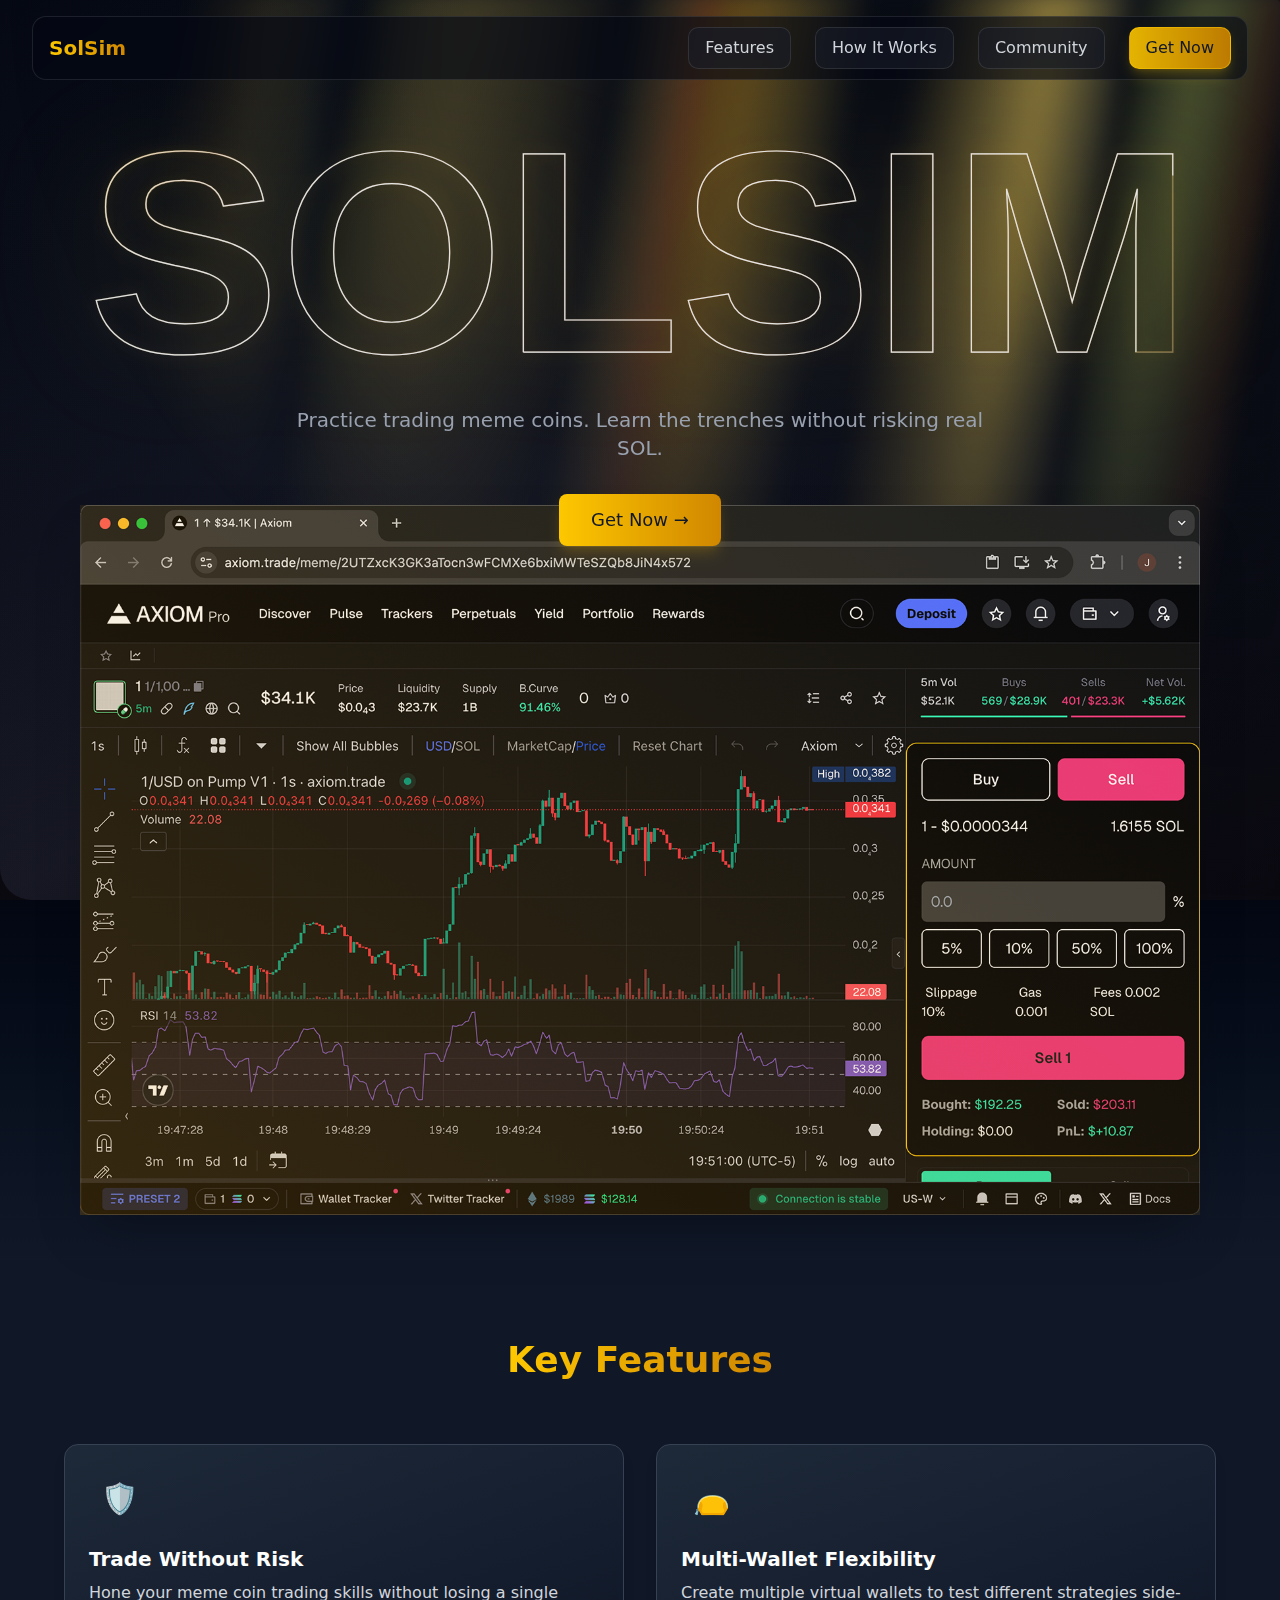
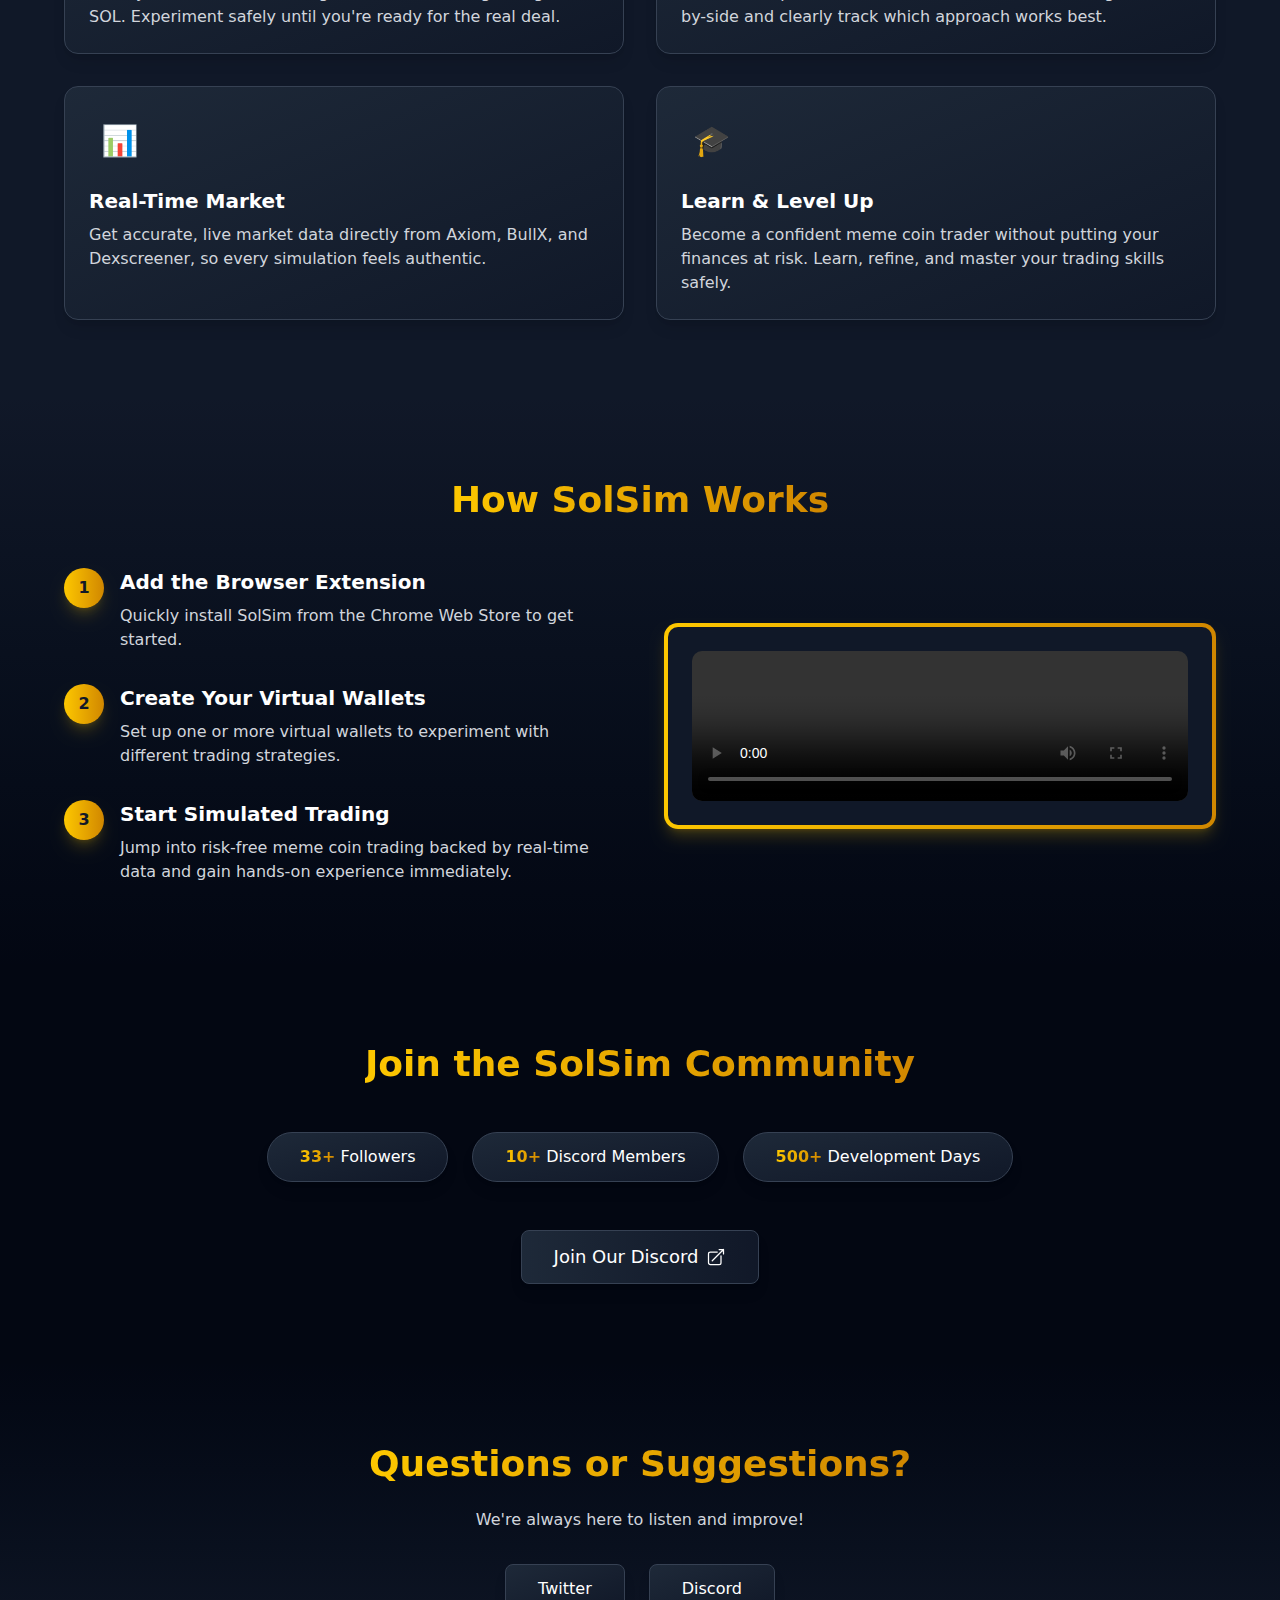
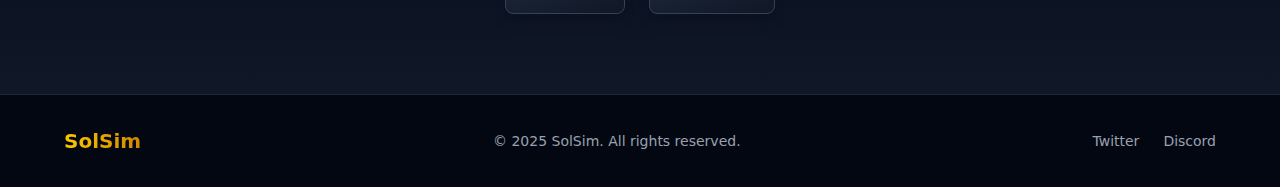
==== index.html @ 54b53559 "settledown" ====
<!DOCTYPE html><html lang="en"><head><meta charSet="utf-8"/><meta name="viewport" content="width=device-width, initial-scale=1"/><link rel="preload" href="/_next/static/media/569ce4b8f30dc480-s.p.woff2" as="font" crossorigin="" type="font/woff2"/><link rel="preload" href="/_next/static/media/93f479601ee12b01-s.p.woff2" as="font" crossorigin="" type="font/woff2"/><link rel="preload" as="image" href="/screenshot1.png"/><link rel="stylesheet" href="/_next/static/css/e9f929c90b7b0365.css" data-precedence="next"/><link rel="preload" as="script" fetchPriority="low" href="/_next/static/chunks/webpack-591e0eb94decce02.js"/><script src="/_next/static/chunks/4bd1b696-86de2fe5c58b3e3d.js" async=""></script><script src="/_next/static/chunks/684-994b952d13c892c2.js" async=""></script><script src="/_next/static/chunks/main-app-bfce68ca2eae2959.js" async=""></script><script src="/_next/static/chunks/642-aa3841458793afd2.js" async=""></script><script src="/_next/static/chunks/app/page-b79c2169fe43b237.js" async=""></script><meta name="next-size-adjust" content=""/><title>SolSim - Risk-Free Solana Meme Coin Trading Simulator</title><meta name="description" content="Master Solana meme coin trading risk-free with SolSim. Practice trading strategies, manage virtual wallets, and access real-time market data without losing real SOL. Join our community today!"/><link rel="icon" href="/favicon.ico" type="image/x-icon" sizes="16x16"/><script src="/_next/static/chunks/polyfills-42372ed130431b0a.js" noModule=""></script></head><body class="__variable_4d318d __variable_ea5f4b antialiased"><div class="bg-gray-950 text-white min-h-screen"><header class="fixed top-2 sm:top-4 left-0 right-0 z-50"><div class="max-w-7xl mx-auto px-2 sm:px-6 lg:px-8"><div class="flex flex-col sm:flex-row justify-between items-center h-auto sm:h-16 bg-gray-950/60 backdrop-blur-md border border-white/10 rounded-xl p-3 sm:px-4"><div class="flex items-center mb-3 sm:mb-0"><span class="text-xl font-bold bg-gradient-to-r from-yellow-400 to-yellow-600 bg-clip-text text-transparent cursor-pointer hover:scale-105 transition-transform">SolSim</span></div><nav class="flex flex-wrap justify-center gap-2 sm:space-x-4"><a href="#features" class="text-gray-300 hover:text-yellow-400 transition-all px-3 py-1 sm:px-4 sm:py-2 text-sm sm:text-base rounded-lg backdrop-blur-md bg-white/5 hover:bg-white/10 border border-white/10 hover:border-yellow-400/50 cursor-pointer">Features</a><a href="#how-it-works" class="text-gray-300 hover:text-yellow-400 transition-all px-3 py-1 sm:px-4 sm:py-2 text-sm sm:text-base rounded-lg backdrop-blur-md bg-white/5 hover:bg-white/10 border border-white/10 hover:border-yellow-400/50 cursor-pointer">How It Works</a><a href="#community" class="text-gray-300 hover:text-yellow-400 transition-all px-3 py-1 sm:px-4 sm:py-2 text-sm sm:text-base rounded-lg backdrop-blur-md bg-white/5 hover:bg-white/10 border border-white/10 hover:border-yellow-400/50 cursor-pointer">Community</a><a href="https://chromewebstore.google.com/detail/solsim/lfekcmfkjgpnfbfbnaeickcgcljgfhnl" class="bg-gradient-to-r from-yellow-400/90 to-yellow-600/90 backdrop-blur-md px-3 py-1 sm:px-4 sm:py-2 text-sm sm:text-base rounded-lg font-medium text-gray-900 hover:from-yellow-500 hover:to-yellow-700 transition-all border border-yellow-400/50 hover:border-yellow-500 shadow-lg shadow-yellow-400/20 hover:shadow-yellow-500/30">Get Now</a></nav></div></div></header><main><div class="transition-bg flex flex-col items-center justify-center bg-gradient-to-br from-gray-950 via-gray-900 to-gray-950 text-slate-50 before:absolute before:inset-0 before:bg-gradient-to-t before:from-amber-950/20 before:to-zinc-900/20 before:opacity-60 h-screen relative rounded rounded-b-4xl"><div class="absolute inset-0 overflow-hidden" style="--aurora:repeating-linear-gradient(100deg,#f59e0b_10%,#fbbf24_15%,#fcd34d_20%,#fde68a_25%,#f97316_30%);--dark-gradient:repeating-linear-gradient(100deg,#000_0%,#000_7%,transparent_10%,transparent_12%,#000_16%);--white-gradient:repeating-linear-gradient(100deg,#fff_0%,#fff_7%,transparent_10%,transparent_12%,#fff_16%);--yellow-300:#fcd34d;--yellow-400:#fbbf24;--yellow-500:#f59e0b;--amber-300:#fcd34d;--orange-400:#f97316;--black:#000;--white:#fff;--transparent:transparent"><div class="after:animate-aurora pointer-events-none absolute -inset-[10px] [background-image:var(--dark-gradient),var(--aurora)] [background-size:300%,_200%] [background-position:50%_50%,50%_50%] opacity-50 blur-[10px] filter will-change-transform [--aurora:repeating-linear-gradient(100deg,var(--yellow-500)_10%,var(--yellow-400)_15%,var(--yellow-300)_20%,var(--amber-300)_25%,var(--orange-400)_30%)] [--dark-gradient:repeating-linear-gradient(100deg,var(--black)_0%,var(--black)_7%,var(--transparent)_10%,var(--transparent)_12%,var(--black)_16%)] [--white-gradient:repeating-linear-gradient(100deg,var(--white)_0%,var(--white)_7%,var(--transparent)_10%,var(--transparent)_12%,var(--white)_16%)] after:absolute after:inset-0 after:[background-image:var(--dark-gradient),var(--aurora)] after:[background-size:200%,_100%] after:[background-attachment:fixed] after:mix-blend-difference after:content-[&quot;&quot;] [mask-image:radial-gradient(ellipse_at_100%_0%,black_10%,var(--transparent)_70%)]"></div></div><div class="flex flex-col items-center justify-center min-h-screen pt-16 pb-32" style="opacity:0;transform:translateY(40px)"><div class="relative z-30 transform scale-[1.5] xs:scale-[1.5] sm:scale-[2] md:scale-[3] lg:scale-[4] mb-8 sm:mb-12 md:mb-16 mt-[-2rem] sm:mt-[-3rem] md:mt-[-4rem]"><div class="relative w-full h-full"><div class="absolute inset-0 z-0" style="filter:blur(15px);transform:scale(1.05);opacity:0.2"><svg width="100%" height="100%" viewBox="0 0 300 100" xmlns="http://www.w3.org/2000/svg"><text x="50%" y="50%" text-anchor="middle" dominant-baseline="middle" fill="rgba(255, 215, 0, 0.4)" class="font-[helvetica] text-7xl font-bold">SOLSIM</text></svg></div><svg width="100%" height="100%" viewBox="0 0 300 100" xmlns="http://www.w3.org/2000/svg" class="select-none relative z-10"><defs><linearGradient id="baseGradient" x1="0%" y1="0%" x2="100%" y2="100%" gradientUnits="userSpaceOnUse"><stop offset="0%" stop-color="#fef08a" stop-opacity="0.2"></stop><stop offset="50%" stop-color="#fb923c" stop-opacity="0.15"></stop><stop offset="100%" stop-color="#f59e0b" stop-opacity="0.2"></stop></linearGradient><linearGradient id="textGradient" x1="0%" y1="0%" x2="100%" y2="100%" gradientUnits="userSpaceOnUse"><stop offset="0%" stop-color="#fef08a" style="stop-opacity:0.3"></stop><stop offset="20%" stop-color="#fb923c" style="stop-opacity:0.3"></stop><stop offset="40%" stop-color="#dc2626" style="stop-opacity:0.3"></stop><stop offset="60%" stop-color="#f59e0b" style="stop-opacity:0.3"></stop><stop offset="80%" stop-color="#facc15" style="stop-opacity:0.3"></stop><stop offset="100%" stop-color="#ea580c" style="stop-opacity:0.3"></stop></linearGradient><radialGradient id="revealMask" gradientUnits="userSpaceOnUse" r="40%" cx="50%" cy="50%"><stop offset="0%" stop-color="white"></stop><stop offset="60%" stop-color="rgba(255, 255, 255, 0.9)"></stop><stop offset="80%" stop-color="rgba(255, 255, 255, 0.5)"></stop><stop offset="100%" stop-color="rgba(0, 0, 0, 0.2)"></stop> // Not fully black to maintain some base color</radialGradient><filter id="innerGlow" x="-50%" y="-50%" width="200%" height="200%"><feGaussianBlur stdDeviation="2" result="blur"></feGaussianBlur><feComposite in="SourceGraphic" in2="blur" operator="over"></feComposite></filter><mask id="textMask"><rect x="0" y="0" width="100%" height="100%" fill="url(#revealMask)"></rect></mask><filter id="textShadow" x="-20%" y="-20%" width="140%" height="140%"><feDropShadow dx="0" dy="0" stdDeviation="1" flood-color="rgba(255, 215, 0, 0.5)"></feDropShadow></filter><filter id="shimmer"><feTurbulence type="fractalNoise" baseFrequency="0.01" numOctaves="3" result="noise"></feTurbulence><feDisplacementMap in="SourceGraphic" in2="noise" scale="5" xChannelSelector="R" yChannelSelector="G"></feDisplacementMap></filter></defs><text x="50%" y="50%" text-anchor="middle" dominant-baseline="middle" stroke="url(#baseGradient)" stroke-width="0.5" class="fill-transparent font-[helvetica] text-7xl font-bold" filter="url(#innerGlow)">SOLSIM</text><text x="50%" y="50%" text-anchor="middle" dominant-baseline="middle" stroke-width="0.3" class="fill-transparent stroke-neutral-200 font-[helvetica] text-7xl font-bold dark:stroke-neutral-800" style="opacity:0.3">SOLSIM</text><text x="50%" y="50%" text-anchor="middle" dominant-baseline="middle" stroke-width="0.3" class="fill-transparent stroke-neutral-200 font-[helvetica] text-7xl font-bold dark:stroke-neutral-800" stroke-dashoffset="1000" stroke-dasharray="1000">SOLSIM</text><text x="50%" y="50%" text-anchor="middle" dominant-baseline="middle" stroke="url(#textGradient)" stroke-width="0.5" mask="url(#textMask)" filter="url(#textShadow)" class="fill-transparent font-[helvetica] text-7xl font-bold">SOLSIM</text><text x="50%" y="50%" text-anchor="middle" dominant-baseline="middle" fill="url(#textGradient)" fill-opacity="0.05" mask="url(#textMask)" filter="url(#innerGlow)" class="font-[helvetica] text-7xl font-bold">SOLSIM</text></svg></div></div><div class="relative z-40 flex flex-col items-center justify-center text-center px-4 max-w-3xl mx-auto mt-4"><h2 class="text-sm xs:text-base sm:text-lg md:text-xl font-medium text-gray-400 mb-6 sm:mb-8">Practice trading meme coins. Learn the trenches without risking real SOL.</h2><a href="https://chromewebstore.google.com/detail/solsim/lfekcmfkjgpnfbfbnaeickcgcljgfhnl" class="relative z-50 bg-gradient-to-r from-yellow-400 to-yellow-600 px-4 sm:px-6 md:px-8 py-2 sm:py-3 text-sm sm:text-base md:text-lg font-medium text-gray-900 rounded-md hover:from-yellow-500 hover:to-yellow-700 transition-all flex items-center shadow-lg shadow-yellow-500/20 pointer-events-auto">Get Now →</a></div></div><div class="absolute bottom-[-15%] xs:bottom-[-20%] sm:bottom-[-25%] md:bottom-[-30%] lg:bottom-[-35%] left-1/2 transform -translate-x-1/2 w-full max-w-[95%] md:max-w-6xl px-4 pointer-events-none" style="opacity:0;transform:translateY(100px)"><div class="relative shadow-2xl transform hover:scale-[1.01] transition-all duration-300"><img alt="SolSim Trading Interface Screenshot" width="1920" height="1080" decoding="async" data-nimg="1" class="w-full h-auto" style="color:transparent" src="/screenshot1.png"/><div class="absolute inset-0 bg-gradient-to-tr from-yellow-600/20 to-transparent pointer-events-none"></div></div></div></div></main><div class="h-[20vh] xs:h-[25vh] sm:h-[30vh] md:h-[35vh] lg:h-[40vh] bg-gradient-to-b from-gray-950 to-gray-900"></div><section id="features" class="py-12 sm:py-16 md:py-20 px-4 bg-gray-900"><div class="max-w-6xl mx-auto"><h2 class="text-2xl sm:text-3xl md:text-4xl font-bold text-center mb-10 sm:mb-16"><span class="bg-gradient-to-r from-yellow-400 to-yellow-600 bg-clip-text text-transparent">Key Features</span></h2><div class="grid grid-cols-1 sm:grid-cols-2 gap-6 sm:gap-8"><div class="p-4 sm:p-6 rounded-xl bg-gradient-to-br from-gray-800 to-gray-850 border border-gray-700 hover:border-yellow-400/50 transition-all duration-300 shadow-lg hover:shadow-yellow-400/10 group"><div class="text-2xl sm:text-3xl mb-3 sm:mb-4 bg-gray-850 inline-block p-2 sm:p-3 rounded-lg group-hover:bg-yellow-400/10 transition-all">🛡️</div><h3 class="text-lg sm:text-xl font-bold mb-2 group-hover:text-yellow-400 transition-colors">Trade Without Risk</h3><p class="text-gray-300 text-sm sm:text-base">Hone your meme coin trading skills without losing a single SOL. Experiment safely until you&#x27;re ready for the real deal.</p></div><div class="p-4 sm:p-6 rounded-xl bg-gradient-to-br from-gray-800 to-gray-850 border border-gray-700 hover:border-yellow-400/50 transition-all duration-300 shadow-lg hover:shadow-yellow-400/10 group"><div class="text-2xl sm:text-3xl mb-3 sm:mb-4 bg-gray-850 inline-block p-2 sm:p-3 rounded-lg group-hover:bg-yellow-400/10 transition-all">👝</div><h3 class="text-lg sm:text-xl font-bold mb-2 group-hover:text-yellow-400 transition-colors">Multi-Wallet Flexibility</h3><p class="text-gray-300 text-sm sm:text-base">Create multiple virtual wallets to test different strategies side-by-side and clearly track which approach works best.</p></div><div class="p-4 sm:p-6 rounded-xl bg-gradient-to-br from-gray-800 to-gray-850 border border-gray-700 hover:border-yellow-400/50 transition-all duration-300 shadow-lg hover:shadow-yellow-400/10 group"><div class="text-2xl sm:text-3xl mb-3 sm:mb-4 bg-gray-850 inline-block p-2 sm:p-3 rounded-lg group-hover:bg-yellow-400/10 transition-all">📊</div><h3 class="text-lg sm:text-xl font-bold mb-2 group-hover:text-yellow-400 transition-colors">Real-Time Market</h3><p class="text-gray-300 text-sm sm:text-base">Get accurate, live market data directly from Axiom, BullX, and Dexscreener, so every simulation feels authentic.</p></div><div class="p-4 sm:p-6 rounded-xl bg-gradient-to-br from-gray-800 to-gray-850 border border-gray-700 hover:border-yellow-400/50 transition-all duration-300 shadow-lg hover:shadow-yellow-400/10 group"><div class="text-2xl sm:text-3xl mb-3 sm:mb-4 bg-gray-850 inline-block p-2 sm:p-3 rounded-lg group-hover:bg-yellow-400/10 transition-all">🎓</div><h3 class="text-lg sm:text-xl font-bold mb-2 group-hover:text-yellow-400 transition-colors">Learn &amp; Level Up</h3><p class="text-gray-300 text-sm sm:text-base">Become a confident meme coin trader without putting your finances at risk. Learn, refine, and master your trading skills safely.</p></div></div></div></section><section id="how-it-works" class="py-12 sm:py-16 md:py-20 px-4 bg-gradient-to-b from-gray-900 to-gray-950"><div class="max-w-6xl mx-auto"><h2 class="text-2xl sm:text-3xl md:text-4xl font-bold text-center mb-8 sm:mb-12"><span class="bg-gradient-to-r from-yellow-400 to-yellow-600 bg-clip-text text-transparent">How SolSim Works</span></h2><div class="flex flex-col md:flex-row items-center justify-between gap-8 md:gap-12"><div class="flex-1 order-2 md:order-1"><div class="space-y-6 sm:space-y-8"><div class="flex items-start gap-3 sm:gap-4 group"><div class="w-8 h-8 sm:w-10 sm:h-10 rounded-full bg-gradient-to-r from-yellow-400 to-yellow-600 flex items-center justify-center flex-shrink-0 text-gray-900 font-bold shadow-lg shadow-yellow-400/20">1</div><div><h3 class="text-lg sm:text-xl font-bold mb-1 sm:mb-2 group-hover:text-yellow-400 transition-colors">Add the Browser Extension</h3><p class="text-gray-300 text-sm sm:text-base">Quickly install SolSim from the Chrome Web Store to get started.</p></div></div><div class="flex items-start gap-3 sm:gap-4 group"><div class="w-8 h-8 sm:w-10 sm:h-10 rounded-full bg-gradient-to-r from-yellow-400 to-yellow-600 flex items-center justify-center flex-shrink-0 text-gray-900 font-bold shadow-lg shadow-yellow-400/20">2</div><div><h3 class="text-lg sm:text-xl font-bold mb-1 sm:mb-2 group-hover:text-yellow-400 transition-colors">Create Your Virtual Wallets</h3><p class="text-gray-300 text-sm sm:text-base">Set up one or more virtual wallets to experiment with different trading strategies.</p></div></div><div class="flex items-start gap-3 sm:gap-4 group"><div class="w-8 h-8 sm:w-10 sm:h-10 rounded-full bg-gradient-to-r from-yellow-400 to-yellow-600 flex items-center justify-center flex-shrink-0 text-gray-900 font-bold shadow-lg shadow-yellow-400/20">3</div><div><h3 class="text-lg sm:text-xl font-bold mb-1 sm:mb-2 group-hover:text-yellow-400 transition-colors">Start Simulated Trading</h3><p class="text-gray-300 text-sm sm:text-base">Jump into risk-free meme coin trading backed by real-time data and gain hands-on experience immediately.</p></div></div></div></div><div class="flex-1 order-1 md:order-2 mb-8 md:mb-0"><div class="bg-gradient-to-r from-yellow-400 to-yellow-600 p-1 rounded-xl shadow-lg shadow-yellow-400/20"><div class="rounded-lg bg-gray-900 p-3 sm:p-6"><div class="rounded-lg overflow-hidden"><video controls="" playsInline="" loop="" class="w-full"><source src="/steps.mp4" type="video/mp4"/>Your browser does not support the video tag.</video></div></div></div></div></div></div></section><section id="community" class="py-12 sm:py-16 md:py-20 px-4 bg-gray-950"><div class="max-w-4xl mx-auto text-center"><h2 class="text-2xl sm:text-3xl md:text-4xl font-bold mb-8 sm:mb-12"><span class="bg-gradient-to-r from-yellow-400 to-yellow-600 bg-clip-text text-transparent">Join the SolSim Community</span></h2><div class="flex flex-wrap justify-center gap-4 sm:gap-6 mb-8 sm:mb-12"><div class="bg-gradient-to-br from-gray-800 to-gray-900 border border-gray-700 px-4 sm:px-8 py-2 sm:py-3 rounded-full shadow-lg hover:shadow-yellow-400/10 hover:border-yellow-400/30 transition-all duration-300 group text-sm sm:text-base"><span class="font-bold bg-gradient-to-r from-yellow-400 to-yellow-600 bg-clip-text text-transparent group-hover:from-yellow-300 group-hover:to-yellow-500">33+</span> Followers</div><div class="bg-gradient-to-br from-gray-800 to-gray-900 border border-gray-700 px-4 sm:px-8 py-2 sm:py-3 rounded-full shadow-lg hover:shadow-yellow-400/10 hover:border-yellow-400/30 transition-all duration-300 group text-sm sm:text-base"><span class="font-bold bg-gradient-to-r from-yellow-400 to-yellow-600 bg-clip-text text-transparent group-hover:from-yellow-300 group-hover:to-yellow-500">10+</span> Discord Members</div><div class="bg-gradient-to-br from-gray-800 to-gray-900 border border-gray-700 px-4 sm:px-8 py-2 sm:py-3 rounded-full shadow-lg hover:shadow-yellow-400/10 hover:border-yellow-400/30 transition-all duration-300 group text-sm sm:text-base"><span class="font-bold bg-gradient-to-r from-yellow-400 to-yellow-600 bg-clip-text text-transparent group-hover:from-yellow-300 group-hover:to-yellow-500">10<!-- -->+</span> Development Days</div></div><a href="http://discord.gg/RNbV2Rwp8N" class="inline-flex items-center gap-2 px-6 sm:px-8 py-2 sm:py-3 rounded-md text-base sm:text-lg font-medium bg-gradient-to-r from-gray-800 to-gray-900 border border-gray-700 hover:border-yellow-400/50 transition-all duration-300 shadow-lg hover:shadow-yellow-400/10 group" target="_blank" rel="noopener noreferrer"><span class="group-hover:text-yellow-400 transition-colors">Join Our Discord</span><svg xmlns="http://www.w3.org/2000/svg" fill="none" viewBox="0 0 24 24" stroke-width="1.5" stroke="currentColor" class="w-4 h-4 sm:w-5 sm:h-5 group-hover:text-yellow-400 transition-colors"><path stroke-linecap="round" stroke-linejoin="round" d="M13.5 6H5.25A2.25 2.25 0 003 8.25v10.5A2.25 2.25 0 005.25 21h10.5A2.25 2.25 0 0018 18.75V10.5m-10.5 6L21 3m0 0h-5.25M21 3v5.25"></path></svg></a></div></section><section class="py-12 sm:py-16 md:py-20 px-4 bg-gradient-to-b from-gray-950 to-gray-900"><div class="max-w-4xl mx-auto text-center"><h2 class="text-2xl sm:text-3xl md:text-4xl font-bold mb-4 sm:mb-6"><span class="bg-gradient-to-r from-yellow-400 to-yellow-600 bg-clip-text text-transparent">Questions or Suggestions?</span></h2><p class="text-gray-300 mb-6 sm:mb-8 text-sm sm:text-base">We&#x27;re always here to listen and improve!</p><div class="flex flex-wrap justify-center gap-4 sm:gap-6"><a href="https://twitter.com/getsolsim" class="flex items-center gap-2 px-6 sm:px-8 py-2 sm:py-3 rounded-md bg-gradient-to-br from-gray-800 to-gray-900 hover:from-gray-750 hover:to-gray-850 transition-all border border-gray-700 hover:border-yellow-400/50 shadow-lg hover:shadow-yellow-400/10 group text-sm sm:text-base" target="_blank" rel="noopener noreferrer"><span class="group-hover:text-yellow-400 transition-colors">Twitter</span></a><a href="http://discord.gg/RNbV2Rwp8N" class="flex items-center gap-2 px-6 sm:px-8 py-2 sm:py-3 rounded-md bg-gradient-to-br from-gray-800 to-gray-900 hover:from-gray-750 hover:to-gray-850 transition-all border border-gray-700 hover:border-yellow-400/50 shadow-lg hover:shadow-yellow-400/10 group text-sm sm:text-base" target="_blank" rel="noopener noreferrer"><span class="group-hover:text-yellow-400 transition-colors">Discord</span></a></div></div></section><footer class="py-6 sm:py-8 px-4 border-t border-gray-800 bg-gray-950"><div class="max-w-6xl mx-auto"><div class="flex flex-col sm:flex-row justify-between items-center gap-4"><div class="text-xl font-bold bg-gradient-to-r from-yellow-400 to-yellow-600 bg-clip-text text-transparent">SolSim</div><div class="text-xs sm:text-sm text-gray-400 text-center sm:text-left">© 2025 SolSim. All rights reserved.</div><div class="flex gap-4 sm:gap-6 text-sm"><a href="https://twitter.com/getsolsim" class="text-gray-400 hover:text-yellow-400 transition-colors" target="_blank" rel="noopener noreferrer">Twitter</a><a href="http://discord.gg/RNbV2Rwp8N" class="text-gray-400 hover:text-yellow-400 transition-colors" target="_blank" rel="noopener noreferrer">Discord</a></div></div></div></footer></div><script src="/_next/static/chunks/webpack-591e0eb94decce02.js" async=""></script><script>(self.__next_f=self.__next_f||[]).push([0])</script><script>self.__next_f.push([1,"1:\"$Sreact.fragment\"\n2:I[7555,[],\"\"]\n3:I[1295,[],\"\"]\n4:I[894,[],\"ClientPageRoot\"]\n5:I[3634,[\"642\",\"static/chunks/642-aa3841458793afd2.js\",\"974\",\"static/chunks/app/page-b79c2169fe43b237.js\"],\"default\"]\n8:I[9665,[],\"OutletBoundary\"]\nb:I[9665,[],\"ViewportBoundary\"]\nd:I[9665,[],\"MetadataBoundary\"]\nf:I[6614,[],\"\"]\n:HL[\"/_next/static/media/569ce4b8f30dc480-s.p.woff2\",\"font\",{\"crossOrigin\":\"\",\"type\":\"font/woff2\"}]\n:HL[\"/_next/static/media/93f479601ee12b01-s.p.woff2\",\"font\",{\"crossOrigin\":\"\",\"type\":\"font/woff2\"}]\n:HL[\"/_next/static/css/e9f929c90b7b0365.css\",\"style\"]\n"])</script><script>self.__next_f.push([1,"0:{\"P\":null,\"b\":\"HgCOAgQiqN6uoj67U8ue2\",\"p\":\"\",\"c\":[\"\",\"\"],\"i\":false,\"f\":[[[\"\",{\"children\":[\"__PAGE__\",{}]},\"$undefined\",\"$undefined\",true],[\"\",[\"$\",\"$1\",\"c\",{\"children\":[[[\"$\",\"link\",\"0\",{\"rel\":\"stylesheet\",\"href\":\"/_next/static/css/e9f929c90b7b0365.css\",\"precedence\":\"next\",\"crossOrigin\":\"$undefined\",\"nonce\":\"$undefined\"}]],[\"$\",\"html\",null,{\"lang\":\"en\",\"children\":[\"$\",\"body\",null,{\"className\":\"__variable_4d318d __variable_ea5f4b antialiased\",\"children\":[\"$\",\"$L2\",null,{\"parallelRouterKey\":\"children\",\"error\":\"$undefined\",\"errorStyles\":\"$undefined\",\"errorScripts\":\"$undefined\",\"template\":[\"$\",\"$L3\",null,{}],\"templateStyles\":\"$undefined\",\"templateScripts\":\"$undefined\",\"notFound\":[[[\"$\",\"title\",null,{\"children\":\"404: This page could not be found.\"}],[\"$\",\"div\",null,{\"style\":{\"fontFamily\":\"system-ui,\\\"Segoe UI\\\",Roboto,Helvetica,Arial,sans-serif,\\\"Apple Color Emoji\\\",\\\"Segoe UI Emoji\\\"\",\"height\":\"100vh\",\"textAlign\":\"center\",\"display\":\"flex\",\"flexDirection\":\"column\",\"alignItems\":\"center\",\"justifyContent\":\"center\"},\"children\":[\"$\",\"div\",null,{\"children\":[[\"$\",\"style\",null,{\"dangerouslySetInnerHTML\":{\"__html\":\"body{color:#000;background:#fff;margin:0}.next-error-h1{border-right:1px solid rgba(0,0,0,.3)}@media (prefers-color-scheme:dark){body{color:#fff;background:#000}.next-error-h1{border-right:1px solid rgba(255,255,255,.3)}}\"}}],[\"$\",\"h1\",null,{\"className\":\"next-error-h1\",\"style\":{\"display\":\"inline-block\",\"margin\":\"0 20px 0 0\",\"padding\":\"0 23px 0 0\",\"fontSize\":24,\"fontWeight\":500,\"verticalAlign\":\"top\",\"lineHeight\":\"49px\"},\"children\":404}],[\"$\",\"div\",null,{\"style\":{\"display\":\"inline-block\"},\"children\":[\"$\",\"h2\",null,{\"style\":{\"fontSize\":14,\"fontWeight\":400,\"lineHeight\":\"49px\",\"margin\":0},\"children\":\"This page could not be found.\"}]}]]}]}]],[]],\"forbidden\":\"$undefined\",\"unauthorized\":\"$undefined\"}]}]}]]}],{\"children\":[\"__PAGE__\",[\"$\",\"$1\",\"c\",{\"children\":[[\"$\",\"$L4\",null,{\"Component\":\"$5\",\"searchParams\":{},\"params\":{},\"promises\":[\"$@6\",\"$@7\"]}],\"$undefined\",null,[\"$\",\"$L8\",null,{\"children\":[\"$L9\",\"$La\",null]}]]}],{},null,false]},null,false],[\"$\",\"$1\",\"h\",{\"children\":[null,[\"$\",\"$1\",\"Ck2t5bi56Qnxm2iYn1NFz\",{\"children\":[[\"$\",\"$Lb\",null,{\"children\":\"$Lc\"}],[\"$\",\"meta\",null,{\"name\":\"next-size-adjust\",\"content\":\"\"}]]}],[\"$\",\"$Ld\",null,{\"children\":\"$Le\"}]]}],false]],\"m\":\"$undefined\",\"G\":[\"$f\",\"$undefined\"],\"s\":false,\"S\":true}\n"])</script><script>self.__next_f.push([1,"6:{}\n7:{}\n"])</script><script>self.__next_f.push([1,"c:[[\"$\",\"meta\",\"0\",{\"charSet\":\"utf-8\"}],[\"$\",\"meta\",\"1\",{\"name\":\"viewport\",\"content\":\"width=device-width, initial-scale=1\"}]]\n9:null\n"])</script><script>self.__next_f.push([1,"a:null\ne:[[\"$\",\"title\",\"0\",{\"children\":\"SolSim - Risk-Free Solana Meme Coin Trading Simulator\"}],[\"$\",\"meta\",\"1\",{\"name\":\"description\",\"content\":\"Master Solana meme coin trading risk-free with SolSim. Practice trading strategies, manage virtual wallets, and access real-time market data without losing real SOL. Join our community today!\"}],[\"$\",\"link\",\"2\",{\"rel\":\"icon\",\"href\":\"/favicon.ico\",\"type\":\"image/x-icon\",\"sizes\":\"16x16\"}]]\n"])</script></body></html>
---- _next/static/css/e9f929c90b7b0365.css ----
@font-face{font-family:Geist;font-style:normal;font-weight:100 900;font-display:swap;src:url(/_next/static/media/ba015fad6dcf6784-s.woff2) format("woff2");unicode-range:u+0100-02ba,u+02bd-02c5,u+02c7-02cc,u+02ce-02d7,u+02dd-02ff,u+0304,u+0308,u+0329,u+1d00-1dbf,u+1e00-1e9f,u+1ef2-1eff,u+2020,u+20a0-20ab,u+20ad-20c0,u+2113,u+2c60-2c7f,u+a720-a7ff}@font-face{font-family:Geist;font-style:normal;font-weight:100 900;font-display:swap;src:url(/_next/static/media/569ce4b8f30dc480-s.p.woff2) format("woff2");unicode-range:u+00??,u+0131,u+0152-0153,u+02bb-02bc,u+02c6,u+02da,u+02dc,u+0304,u+0308,u+0329,u+2000-206f,u+20ac,u+2122,u+2191,u+2193,u+2212,u+2215,u+feff,u+fffd}@font-face{font-family:Geist Fallback;src:local("Arial");ascent-override:95.94%;descent-override:28.16%;line-gap-override:0.00%;size-adjust:104.76%}.__className_4d318d{font-family:Geist,Geist Fallback;font-style:normal}.__variable_4d318d{--font-geist-sans:"Geist","Geist Fallback"}@font-face{font-family:Geist Mono;font-style:normal;font-weight:100 900;font-display:swap;src:url(/_next/static/media/747892c23ea88013-s.woff2) format("woff2");unicode-range:u+0100-02ba,u+02bd-02c5,u+02c7-02cc,u+02ce-02d7,u+02dd-02ff,u+0304,u+0308,u+0329,u+1d00-1dbf,u+1e00-1e9f,u+1ef2-1eff,u+2020,u+20a0-20ab,u+20ad-20c0,u+2113,u+2c60-2c7f,u+a720-a7ff}@font-face{font-family:Geist Mono;font-style:normal;font-weight:100 900;font-display:swap;src:url(/_next/static/media/93f479601ee12b01-s.p.woff2) format("woff2");unicode-range:u+00??,u+0131,u+0152-0153,u+02bb-02bc,u+02c6,u+02da,u+02dc,u+0304,u+0308,u+0329,u+2000-206f,u+20ac,u+2122,u+2191,u+2193,u+2212,u+2215,u+feff,u+fffd}@font-face{font-family:Geist Mono Fallback;src:local("Arial");ascent-override:74.67%;descent-override:21.92%;line-gap-override:0.00%;size-adjust:134.59%}.__className_ea5f4b{font-family:Geist Mono,Geist Mono Fallback;font-style:normal}.__variable_ea5f4b{--font-geist-mono:"Geist Mono","Geist Mono Fallback"}

/*! tailwindcss v4.0.14 | MIT License | https://tailwindcss.com */@layer theme{:host,:root{--font-sans:var(--font-geist-sans);--font-mono:var(--font-geist-mono);--color-amber-950:oklch(.279 .077 45.635);--color-yellow-300:oklch(.905 .182 98.111);--color-yellow-400:oklch(.852 .199 91.936);--color-yellow-500:oklch(.795 .184 86.047);--color-yellow-600:oklch(.681 .162 75.834);--color-yellow-700:oklch(.554 .135 66.442);--color-slate-50:oklch(.984 .003 247.858);--color-gray-300:oklch(.872 .01 258.338);--color-gray-400:oklch(.707 .022 261.325);--color-gray-700:oklch(.373 .034 259.733);--color-gray-800:oklch(.278 .033 256.848);--color-gray-900:oklch(.21 .034 264.665);--color-gray-950:oklch(.13 .028 261.692);--color-zinc-900:oklch(.21 .006 285.885);--color-neutral-200:oklch(.922 0 0);--color-neutral-800:oklch(.269 0 0);--color-white:#fff;--spacing:.25rem;--container-3xl:48rem;--container-4xl:56rem;--container-6xl:72rem;--container-7xl:80rem;--text-xs:.75rem;--text-xs--line-height:calc(1/.75);--text-sm:.875rem;--text-sm--line-height:calc(1.25/.875);--text-base:1rem;--text-base--line-height:calc(1.5/1);--text-lg:1.125rem;--text-lg--line-height:calc(1.75/1.125);--text-xl:1.25rem;--text-xl--line-height:calc(1.75/1.25);--text-2xl:1.5rem;--text-2xl--line-height:calc(2/1.5);--text-3xl:1.875rem;--text-3xl--line-height:calc(2.25/1.875);--text-4xl:2.25rem;--text-4xl--line-height:calc(2.5/2.25);--text-7xl:4.5rem;--text-7xl--line-height:1;--font-weight-medium:500;--font-weight-bold:700;--radius-2xl:1rem;--radius-4xl:2rem;--blur-md:12px;--default-transition-duration:.15s;--default-transition-timing-function:cubic-bezier(.4,0,.2,1);--default-font-family:var(--font-sans);--default-font-feature-settings:var(--font-sans--font-feature-settings);--default-font-variation-settings:var(--font-sans--font-variation-settings);--default-mono-font-family:var(--font-mono);--default-mono-font-feature-settings:var(--font-mono--font-feature-settings);--default-mono-font-variation-settings:var(--font-mono--font-variation-settings)}}@layer base{*,::backdrop,:after,:before{box-sizing:border-box;border:0 solid;margin:0;padding:0}::file-selector-button{box-sizing:border-box;border:0 solid;margin:0;padding:0}:host,html{-webkit-text-size-adjust:100%;tab-size:4;line-height:1.5;font-family:var(--default-font-family,ui-sans-serif,system-ui,sans-serif,"Apple Color Emoji","Segoe UI Emoji","Segoe UI Symbol","Noto Color Emoji");font-feature-settings:var(--default-font-feature-settings,normal);font-variation-settings:var(--default-font-variation-settings,normal);-webkit-tap-highlight-color:transparent}body{line-height:inherit}hr{height:0;color:inherit;border-top-width:1px}abbr:where([title]){-webkit-text-decoration:underline dotted;text-decoration:underline dotted}h1,h2,h3,h4,h5,h6{font-size:inherit;font-weight:inherit}a{color:inherit;-webkit-text-decoration:inherit;text-decoration:inherit}b,strong{font-weight:bolder}code,kbd,pre,samp{font-family:var(--default-mono-font-family,ui-monospace,SFMono-Regular,Menlo,Monaco,Consolas,"Liberation Mono","Courier New",monospace);font-feature-settings:var(--default-mono-font-feature-settings,normal);font-variation-settings:var(--default-mono-font-variation-settings,normal);font-size:1em}small{font-size:80%}sub,sup{vertical-align:baseline;font-size:75%;line-height:0;position:relative}sub{bottom:-.25em}sup{top:-.5em}table{text-indent:0;border-color:inherit;border-collapse:collapse}:-moz-focusring{outline:auto}progress{vertical-align:baseline}summary{display:list-item}menu,ol,ul{list-style:none}audio,canvas,embed,iframe,img,object,svg,video{vertical-align:middle;display:block}img,video{max-width:100%;height:auto}button,input,optgroup,select,textarea{font:inherit;font-feature-settings:inherit;font-variation-settings:inherit;letter-spacing:inherit;color:inherit;opacity:1;background-color:#0000;border-radius:0}::file-selector-button{font:inherit;font-feature-settings:inherit;font-variation-settings:inherit;letter-spacing:inherit;color:inherit;opacity:1;background-color:#0000;border-radius:0}:where(select:is([multiple],[size])) optgroup{font-weight:bolder}:where(select:is([multiple],[size])) optgroup option{padding-inline-start:20px}::file-selector-button{margin-inline-end:4px}::placeholder{opacity:1;color:color-mix(in oklab,currentColor 50%,transparent)}textarea{resize:vertical}::-webkit-search-decoration{-webkit-appearance:none}::-webkit-date-and-time-value{min-height:1lh;text-align:inherit}::-webkit-datetime-edit{display:inline-flex}::-webkit-datetime-edit-fields-wrapper{padding:0}::-webkit-datetime-edit,::-webkit-datetime-edit-year-field{padding-block:0}::-webkit-datetime-edit-day-field,::-webkit-datetime-edit-month-field{padding-block:0}::-webkit-datetime-edit-hour-field,::-webkit-datetime-edit-minute-field{padding-block:0}::-webkit-datetime-edit-millisecond-field,::-webkit-datetime-edit-second-field{padding-block:0}::-webkit-datetime-edit-meridiem-field{padding-block:0}:-moz-ui-invalid{box-shadow:none}button,input:where([type=button],[type=reset],[type=submit]){appearance:button}::file-selector-button{appearance:button}::-webkit-inner-spin-button,::-webkit-outer-spin-button{height:auto}[hidden]:where(:not([hidden=until-found])){display:none!important}*{border-color:var(--border);outline-color:color-mix(in oklab,var(--ring)50%,transparent)}body{background-color:var(--background);color:var(--foreground)}}@layer components;@layer utilities{.pointer-events-auto{pointer-events:auto}.pointer-events-none{pointer-events:none}.visible{visibility:visible}.absolute{position:absolute}.fixed{position:fixed}.relative{position:relative}.-inset-\[10px\]{inset:-10px}.inset-0{inset:calc(var(--spacing)*0)}.-top-4{top:calc(var(--spacing)*-4)}.top-2{top:calc(var(--spacing)*2)}.top-96{top:calc(var(--spacing)*96)}.top-\[calc\(var\(--offset\)\/2\*-1\)\]{top:calc(var(--offset)/2*-1)}.right-0{right:calc(var(--spacing)*0)}.right-\[50\%\]{right:50%}.bottom-\[-15\%\]{bottom:-15%}.-left-4{left:calc(var(--spacing)*-4)}.left-0{left:calc(var(--spacing)*0)}.left-1\/2{left:50%}.left-\[calc\(var\(--offset\)\/2\*-1\)\]{left:calc(var(--offset)/2*-1)}.z-0{z-index:0}.z-10{z-index:10}.z-30{z-index:30}.z-40{z-index:40}.z-50{z-index:50}.order-1{order:1}.order-2{order:2}.container{width:100%}@media (width>=40rem){.container{max-width:40rem}}@media (width>=48rem){.container{max-width:48rem}}@media (width>=64rem){.container{max-width:64rem}}@media (width>=80rem){.container{max-width:80rem}}@media (width>=96rem){.container{max-width:96rem}}.mx-auto{margin-inline:auto}.mt-4{margin-top:calc(var(--spacing)*4)}.mt-\[-2rem\]{margin-top:-2rem}.mb-1{margin-bottom:calc(var(--spacing)*1)}.mb-2{margin-bottom:calc(var(--spacing)*2)}.mb-3{margin-bottom:calc(var(--spacing)*3)}.mb-4{margin-bottom:calc(var(--spacing)*4)}.mb-6{margin-bottom:calc(var(--spacing)*6)}.mb-8{margin-bottom:calc(var(--spacing)*8)}.mb-10{margin-bottom:calc(var(--spacing)*10)}.block{display:block}.flex{display:flex}.grid{display:grid}.inline-block{display:inline-block}.inline-flex{display:inline-flex}.aspect-\[970\/700\]{aspect-ratio:970/700}.size-9{width:calc(var(--spacing)*9);height:calc(var(--spacing)*9)}.size-\[1720px\]{width:1720px;height:1720px}.size-full{width:100%;height:100%}.h-4{height:calc(var(--spacing)*4)}.h-8{height:calc(var(--spacing)*8)}.h-9{height:calc(var(--spacing)*9)}.h-10{height:calc(var(--spacing)*10)}.h-\[20vh\]{height:20vh}.h-\[100vh\]{height:100vh}.h-\[600px\]{height:600px}.h-\[calc\(100\%\+var\(--offset\)\)\]{height:calc(100% + var(--offset))}.h-\[var\(--height\)\]{height:var(--height)}.h-auto{height:auto}.h-full{height:100%}.h-screen{height:100vh}.min-h-screen{min-height:100vh}.w-4{width:calc(var(--spacing)*4)}.w-8{width:calc(var(--spacing)*8)}.w-\[calc\(100\%\+var\(--offset\)\)\]{width:calc(100% + var(--offset))}.w-\[var\(--width\)\]{width:var(--width)}.w-full{width:100%}.max-w-3xl{max-width:var(--container-3xl)}.max-w-4xl{max-width:var(--container-4xl)}.max-w-6xl{max-width:var(--container-6xl)}.max-w-7xl{max-width:var(--container-7xl)}.max-w-\[95\%\]{max-width:95%}.min-w-0{min-width:calc(var(--spacing)*0)}.flex-1{flex:1}.flex-shrink-0,.shrink-0{flex-shrink:0}.origin-top-left{transform-origin:0 0}.-translate-x-1\/2{--tw-translate-x:calc(calc(1/2*100%)*-1);translate:var(--tw-translate-x)var(--tw-translate-y)}.scale-50{--tw-scale-x:50%;--tw-scale-y:50%;--tw-scale-z:50%;scale:var(--tw-scale-x)var(--tw-scale-y)}.scale-\[1\.5\]{scale:1.5}.transform{transform:var(--tw-rotate-x)var(--tw-rotate-y)var(--tw-rotate-z)var(--tw-skew-x)var(--tw-skew-y)}.cursor-pointer{cursor:pointer}.grid-cols-1{grid-template-columns:repeat(1,minmax(0,1fr))}.grid-cols-4{grid-template-columns:repeat(4,minmax(0,1fr))}.flex-col{flex-direction:column}.flex-wrap{flex-wrap:wrap}.items-center{align-items:center}.items-start{align-items:flex-start}.justify-between{justify-content:space-between}.justify-center{justify-content:center}.gap-1\.5{gap:calc(var(--spacing)*1.5)}.gap-2{gap:calc(var(--spacing)*2)}.gap-3{gap:calc(var(--spacing)*3)}.gap-4{gap:calc(var(--spacing)*4)}.gap-6{gap:calc(var(--spacing)*6)}.gap-8{gap:calc(var(--spacing)*8)}:where(.space-y-6>:not(:last-child)){--tw-space-y-reverse:0;margin-block-start:calc(calc(var(--spacing)*6)*var(--tw-space-y-reverse));margin-block-end:calc(calc(var(--spacing)*6)*calc(1 - var(--tw-space-y-reverse)))}.overflow-hidden{overflow:hidden}.rounded{border-radius:.25rem}.rounded-2xl{border-radius:var(--radius-2xl)}.rounded-full{border-radius:3.40282e+38px}.rounded-lg{border-radius:var(--radius)}.rounded-md{border-radius:calc(var(--radius) - 2px)}.rounded-xl{border-radius:calc(var(--radius) + 4px)}.rounded-b-4xl{border-bottom-right-radius:var(--radius-4xl);border-bottom-left-radius:var(--radius-4xl)}.border{border-style:var(--tw-border-style);border-width:1px}.border-t{border-top-style:var(--tw-border-style);border-top-width:1px}.border-gray-700{border-color:var(--color-gray-700)}.border-gray-800{border-color:var(--color-gray-800)}.border-input{border-color:var(--input)}.border-white\/10{border-color:color-mix(in oklab,var(--color-white)10%,transparent)}.border-yellow-400\/50{border-color:color-mix(in oklab,var(--color-yellow-400)50%,transparent)}.bg-background{background-color:var(--background)}.bg-destructive{background-color:var(--destructive)}.bg-gray-900{background-color:var(--color-gray-900)}.bg-gray-950{background-color:var(--color-gray-950)}.bg-gray-950\/60{background-color:color-mix(in oklab,var(--color-gray-950)60%,transparent)}.bg-primary{background-color:var(--primary)}.bg-secondary{background-color:var(--secondary)}.bg-transparent{background-color:#0000}.bg-white\/5{background-color:color-mix(in oklab,var(--color-white)5%,transparent)}.bg-gradient-to-b{--tw-gradient-position:to bottom in oklab}.bg-gradient-to-b,.bg-gradient-to-br{background-image:linear-gradient(var(--tw-gradient-stops))}.bg-gradient-to-br{--tw-gradient-position:to bottom right in oklab}.bg-gradient-to-r{--tw-gradient-position:to right in oklab}.bg-gradient-to-r,.bg-gradient-to-tr{background-image:linear-gradient(var(--tw-gradient-stops))}.bg-gradient-to-tr{--tw-gradient-position:to top right in oklab}.\[background-image\:var\(--dark-gradient\)\,var\(--aurora\)\]{background-image:var(--dark-gradient),var(--aurora)}.bg-\[linear-gradient\(to_bottom\,var\(--color\)\,var\(--color\)_50\%\,transparent_0\,transparent\)\]{background-image:linear-gradient(to bottom,var(--color),var(--color)50%,transparent 0,transparent)}.bg-\[linear-gradient\(to_right\,var\(--color\)\,var\(--color\)_50\%\,transparent_0\,transparent\)\]{background-image:linear-gradient(to right,var(--color),var(--color)50%,transparent 0,transparent)}.from-gray-800{--tw-gradient-from:var(--color-gray-800);--tw-gradient-stops:var(--tw-gradient-via-stops,var(--tw-gradient-position),var(--tw-gradient-from)var(--tw-gradient-from-position),var(--tw-gradient-to)var(--tw-gradient-to-position))}.from-gray-900{--tw-gradient-from:var(--color-gray-900);--tw-gradient-stops:var(--tw-gradient-via-stops,var(--tw-gradient-position),var(--tw-gradient-from)var(--tw-gradient-from-position),var(--tw-gradient-to)var(--tw-gradient-to-position))}.from-gray-950{--tw-gradient-from:var(--color-gray-950);--tw-gradient-stops:var(--tw-gradient-via-stops,var(--tw-gradient-position),var(--tw-gradient-from)var(--tw-gradient-from-position),var(--tw-gradient-to)var(--tw-gradient-to-position))}.from-yellow-400{--tw-gradient-from:var(--color-yellow-400);--tw-gradient-stops:var(--tw-gradient-via-stops,var(--tw-gradient-position),var(--tw-gradient-from)var(--tw-gradient-from-position),var(--tw-gradient-to)var(--tw-gradient-to-position))}.from-yellow-400\/90{--tw-gradient-from:color-mix(in oklab,var(--color-yellow-400)90%,transparent);--tw-gradient-stops:var(--tw-gradient-via-stops,var(--tw-gradient-position),var(--tw-gradient-from)var(--tw-gradient-from-position),var(--tw-gradient-to)var(--tw-gradient-to-position))}.from-yellow-600\/20{--tw-gradient-from:color-mix(in oklab,var(--color-yellow-600)20%,transparent);--tw-gradient-stops:var(--tw-gradient-via-stops,var(--tw-gradient-position),var(--tw-gradient-from)var(--tw-gradient-from-position),var(--tw-gradient-to)var(--tw-gradient-to-position))}.via-gray-900{--tw-gradient-via:var(--color-gray-900);--tw-gradient-via-stops:var(--tw-gradient-position),var(--tw-gradient-from)var(--tw-gradient-from-position),var(--tw-gradient-via)var(--tw-gradient-via-position),var(--tw-gradient-to)var(--tw-gradient-to-position);--tw-gradient-stops:var(--tw-gradient-via-stops)}.to-gray-900{--tw-gradient-to:var(--color-gray-900);--tw-gradient-stops:var(--tw-gradient-via-stops,var(--tw-gradient-position),var(--tw-gradient-from)var(--tw-gradient-from-position),var(--tw-gradient-to)var(--tw-gradient-to-position))}.to-gray-950{--tw-gradient-to:var(--color-gray-950);--tw-gradient-stops:var(--tw-gradient-via-stops,var(--tw-gradient-position),var(--tw-gradient-from)var(--tw-gradient-from-position),var(--tw-gradient-to)var(--tw-gradient-to-position))}.to-transparent{--tw-gradient-to:transparent;--tw-gradient-stops:var(--tw-gradient-via-stops,var(--tw-gradient-position),var(--tw-gradient-from)var(--tw-gradient-from-position),var(--tw-gradient-to)var(--tw-gradient-to-position))}.to-yellow-600{--tw-gradient-to:var(--color-yellow-600);--tw-gradient-stops:var(--tw-gradient-via-stops,var(--tw-gradient-position),var(--tw-gradient-from)var(--tw-gradient-from-position),var(--tw-gradient-to)var(--tw-gradient-to-position))}.to-yellow-600\/90{--tw-gradient-to:color-mix(in oklab,var(--color-yellow-600)90%,transparent);--tw-gradient-stops:var(--tw-gradient-via-stops,var(--tw-gradient-position),var(--tw-gradient-from)var(--tw-gradient-from-position),var(--tw-gradient-to)var(--tw-gradient-to-position))}.\[background-size\:300\%\,_200\%\]{background-size:300%,200%}.\[background-size\:var\(--width\)_var\(--height\)\]{background-size:var(--width)var(--height)}.bg-clip-text{-webkit-background-clip:text;background-clip:text}.\[background-position\:50\%_50\%\,50\%_50\%\]{background-position:50%,50%}.fill-transparent{fill:#0000}.stroke-neutral-200{stroke:var(--color-neutral-200)}.object-cover{object-fit:cover}.p-1{padding:calc(var(--spacing)*1)}.p-2{padding:calc(var(--spacing)*2)}.p-3{padding:calc(var(--spacing)*3)}.p-4{padding:calc(var(--spacing)*4)}.px-2{padding-inline:calc(var(--spacing)*2)}.px-3{padding-inline:calc(var(--spacing)*3)}.px-4{padding-inline:calc(var(--spacing)*4)}.px-6{padding-inline:calc(var(--spacing)*6)}.py-1{padding-block:calc(var(--spacing)*1)}.py-2{padding-block:calc(var(--spacing)*2)}.py-6{padding-block:calc(var(--spacing)*6)}.py-12{padding-block:calc(var(--spacing)*12)}.pt-16{padding-top:calc(var(--spacing)*16)}.pb-32{padding-bottom:calc(var(--spacing)*32)}.text-center{text-align:center}.font-\[helvetica\]{font-family:helvetica}.text-2xl{font-size:var(--text-2xl);line-height:var(--tw-leading,var(--text-2xl--line-height))}.text-7xl{font-size:var(--text-7xl);line-height:var(--tw-leading,var(--text-7xl--line-height))}.text-base{font-size:var(--text-base);line-height:var(--tw-leading,var(--text-base--line-height))}.text-lg{font-size:var(--text-lg);line-height:var(--tw-leading,var(--text-lg--line-height))}.text-sm{font-size:var(--text-sm);line-height:var(--tw-leading,var(--text-sm--line-height))}.text-xl{font-size:var(--text-xl);line-height:var(--tw-leading,var(--text-xl--line-height))}.text-xs{font-size:var(--text-xs);line-height:var(--tw-leading,var(--text-xs--line-height))}.font-bold{--tw-font-weight:var(--font-weight-bold);font-weight:var(--font-weight-bold)}.font-medium{--tw-font-weight:var(--font-weight-medium);font-weight:var(--font-weight-medium)}.whitespace-nowrap{white-space:nowrap}.text-gray-300{color:var(--color-gray-300)}.text-gray-400{color:var(--color-gray-400)}.text-gray-900{color:var(--color-gray-900)}.text-primary{color:var(--primary)}.text-primary-foreground{color:var(--primary-foreground)}.text-secondary-foreground{color:var(--secondary-foreground)}.text-slate-50{color:var(--color-slate-50)}.text-transparent{color:#0000}.text-white{color:var(--color-white)}.underline-offset-4{text-underline-offset:4px}.antialiased{-webkit-font-smoothing:antialiased;-moz-osx-font-smoothing:grayscale}.opacity-50{opacity:.5}.shadow{--tw-shadow:0 1px 3px 0 var(--tw-shadow-color,#0000001a),0 1px 2px -1px var(--tw-shadow-color,#0000001a)}.shadow,.shadow-2xl{box-shadow:var(--tw-inset-shadow),var(--tw-inset-ring-shadow),var(--tw-ring-offset-shadow),var(--tw-ring-shadow),var(--tw-shadow)}.shadow-2xl{--tw-shadow:0 25px 50px -12px var(--tw-shadow-color,#00000040)}.shadow-lg{--tw-shadow:0 10px 15px -3px var(--tw-shadow-color,#0000001a),0 4px 6px -4px var(--tw-shadow-color,#0000001a)}.shadow-lg,.shadow-xs{box-shadow:var(--tw-inset-shadow),var(--tw-inset-ring-shadow),var(--tw-ring-offset-shadow),var(--tw-ring-shadow),var(--tw-shadow)}.shadow-xs{--tw-shadow:0 1px 2px 0 var(--tw-shadow-color,#0000000d)}.ring{--tw-ring-shadow:var(--tw-ring-inset,)0 0 0 calc(1px + var(--tw-ring-offset-width))var(--tw-ring-color,currentColor);box-shadow:var(--tw-inset-shadow),var(--tw-inset-ring-shadow),var(--tw-ring-offset-shadow),var(--tw-ring-shadow),var(--tw-shadow)}.shadow-yellow-400\/20{--tw-shadow-color:color-mix(in oklab,var(--color-yellow-400)20%,transparent)}.shadow-yellow-500\/20{--tw-shadow-color:color-mix(in oklab,var(--color-yellow-500)20%,transparent)}.ring-gray-950\/5{--tw-ring-color:color-mix(in oklab,var(--color-gray-950)5%,transparent)}.outline{outline-style:var(--tw-outline-style);outline-width:1px}.blur{--tw-blur:blur(8px)}.blur,.blur-\[10px\]{filter:var(--tw-blur,)var(--tw-brightness,)var(--tw-contrast,)var(--tw-grayscale,)var(--tw-hue-rotate,)var(--tw-invert,)var(--tw-saturate,)var(--tw-sepia,)var(--tw-drop-shadow,)}.blur-\[10px\]{--tw-blur:blur(10px)}.filter{filter:var(--tw-blur,)var(--tw-brightness,)var(--tw-contrast,)var(--tw-grayscale,)var(--tw-hue-rotate,)var(--tw-invert,)var(--tw-saturate,)var(--tw-sepia,)var(--tw-drop-shadow,)}.backdrop-blur-md{--tw-backdrop-blur:blur(var(--blur-md));-webkit-backdrop-filter:var(--tw-backdrop-blur,)var(--tw-backdrop-brightness,)var(--tw-backdrop-contrast,)var(--tw-backdrop-grayscale,)var(--tw-backdrop-hue-rotate,)var(--tw-backdrop-invert,)var(--tw-backdrop-opacity,)var(--tw-backdrop-saturate,)var(--tw-backdrop-sepia,);backdrop-filter:var(--tw-backdrop-blur,)var(--tw-backdrop-brightness,)var(--tw-backdrop-contrast,)var(--tw-backdrop-grayscale,)var(--tw-backdrop-hue-rotate,)var(--tw-backdrop-invert,)var(--tw-backdrop-opacity,)var(--tw-backdrop-saturate,)var(--tw-backdrop-sepia,)}.transition{transition-property:color,background-color,border-color,outline-color,text-decoration-color,fill,stroke,--tw-gradient-from,--tw-gradient-via,--tw-gradient-to,opacity,box-shadow,transform,translate,scale,rotate,filter,-webkit-backdrop-filter,backdrop-filter;transition-timing-function:var(--tw-ease,var(--default-transition-timing-function));transition-duration:var(--tw-duration,var(--default-transition-duration))}.transition-\[color\,box-shadow\]{transition-property:color,box-shadow;transition-timing-function:var(--tw-ease,var(--default-transition-timing-function));transition-duration:var(--tw-duration,var(--default-transition-duration))}.transition-all{transition-property:all;transition-timing-function:var(--tw-ease,var(--default-transition-timing-function));transition-duration:var(--tw-duration,var(--default-transition-duration))}.transition-colors{transition-property:color,background-color,border-color,outline-color,text-decoration-color,fill,stroke,--tw-gradient-from,--tw-gradient-via,--tw-gradient-to;transition-timing-function:var(--tw-ease,var(--default-transition-timing-function));transition-duration:var(--tw-duration,var(--default-transition-duration))}.transition-transform{transition-property:transform,translate,scale,rotate;transition-timing-function:var(--tw-ease,var(--default-transition-timing-function));transition-duration:var(--tw-duration,var(--default-transition-duration))}.duration-300{--tw-duration:.3s;transition-duration:.3s}.will-change-transform{will-change:transform}.outline-none{--tw-outline-style:none;outline-style:none}.select-none{-webkit-user-select:none;user-select:none}.\[--aurora\:repeating-linear-gradient\(100deg\,var\(--yellow-500\)_10\%\,var\(--yellow-400\)_15\%\,var\(--yellow-300\)_20\%\,var\(--amber-300\)_25\%\,var\(--orange-400\)_30\%\)\]{--aurora:repeating-linear-gradient(100deg,var(--yellow-500)10%,var(--yellow-400)15%,var(--yellow-300)20%,var(--amber-300)25%,var(--orange-400)30%)}.\[--dark-gradient\:repeating-linear-gradient\(100deg\,var\(--black\)_0\%\,var\(--black\)_7\%\,var\(--transparent\)_10\%\,var\(--transparent\)_12\%\,var\(--black\)_16\%\)\]{--dark-gradient:repeating-linear-gradient(100deg,var(--black)0%,var(--black)7%,var(--transparent)10%,var(--transparent)12%,var(--black)16%)}.\[--white-gradient\:repeating-linear-gradient\(100deg\,var\(--white\)_0\%\,var\(--white\)_7\%\,var\(--transparent\)_10\%\,var\(--transparent\)_12\%\,var\(--white\)_16\%\)\]{--white-gradient:repeating-linear-gradient(100deg,var(--white)0%,var(--white)7%,var(--transparent)10%,var(--transparent)12%,var(--white)16%)}.\[mask-composite\:exclude\]{-webkit-mask-composite:xor;mask-composite:exclude}.\[mask-image\:radial-gradient\(ellipse_at_100\%_0\%\,black_10\%\,var\(--transparent\)_70\%\)\]{-webkit-mask-image:radial-gradient(ellipse at 100% 0,black 10%,var(--transparent)70%);mask-image:radial-gradient(ellipse at 100% 0,black 10%,var(--transparent)70%)}.\[mask\:linear-gradient\(to_left\,var\(--background\)_var\(--fade-stop\)\,transparent\)\,_linear-gradient\(to_right\,var\(--background\)_var\(--fade-stop\)\,transparent\)\,_linear-gradient\(black\,black\)\]{-webkit-mask:linear-gradient(to left,var(--background)var(--fade-stop),transparent),linear-gradient(to right,var(--background)var(--fade-stop),transparent),linear-gradient(black,black);mask:linear-gradient(to left,var(--background)var(--fade-stop),transparent),linear-gradient(to right,var(--background)var(--fade-stop),transparent),linear-gradient(black,black)}.\[mask\:linear-gradient\(to_top\,var\(--background\)_var\(--fade-stop\)\,transparent\)\,_linear-gradient\(to_bottom\,var\(--background\)_var\(--fade-stop\)\,transparent\)\,_linear-gradient\(black\,black\)\]{-webkit-mask:linear-gradient(to top,var(--background)var(--fade-stop),transparent),linear-gradient(to bottom,var(--background)var(--fade-stop),transparent),linear-gradient(black,black);mask:linear-gradient(to top,var(--background)var(--fade-stop),transparent),linear-gradient(to bottom,var(--background)var(--fade-stop),transparent),linear-gradient(black,black)}.transform-3d{transform-style:preserve-3d}@media (hover:hover){.group-hover\:bg-yellow-400\/10:is(:where(.group):hover *){background-color:color-mix(in oklab,var(--color-yellow-400)10%,transparent)}.group-hover\:from-yellow-300:is(:where(.group):hover *){--tw-gradient-from:var(--color-yellow-300);--tw-gradient-stops:var(--tw-gradient-via-stops,var(--tw-gradient-position),var(--tw-gradient-from)var(--tw-gradient-from-position),var(--tw-gradient-to)var(--tw-gradient-to-position))}.group-hover\:to-yellow-500:is(:where(.group):hover *){--tw-gradient-to:var(--color-yellow-500);--tw-gradient-stops:var(--tw-gradient-via-stops,var(--tw-gradient-position),var(--tw-gradient-from)var(--tw-gradient-from-position),var(--tw-gradient-to)var(--tw-gradient-to-position))}.group-hover\:text-yellow-400:is(:where(.group):hover *){color:var(--color-yellow-400)}}.selection\:bg-primary ::selection{background-color:var(--primary)}.selection\:bg-primary::selection{background-color:var(--primary)}.selection\:text-primary-foreground ::selection{color:var(--primary-foreground)}.selection\:text-primary-foreground::selection{color:var(--primary-foreground)}.file\:inline-flex::file-selector-button{display:inline-flex}.file\:h-7::file-selector-button{height:calc(var(--spacing)*7)}.file\:border-0::file-selector-button{border-style:var(--tw-border-style);border-width:0}.file\:bg-transparent::file-selector-button{background-color:#0000}.file\:text-sm::file-selector-button{font-size:var(--text-sm);line-height:var(--tw-leading,var(--text-sm--line-height))}.file\:font-medium::file-selector-button{--tw-font-weight:var(--font-weight-medium);font-weight:var(--font-weight-medium)}.file\:text-foreground::file-selector-button{color:var(--foreground)}.placeholder\:text-muted-foreground::placeholder{color:var(--muted-foreground)}.before\:absolute:before{content:var(--tw-content);position:absolute}.before\:inset-0:before{content:var(--tw-content);inset:calc(var(--spacing)*0)}.before\:bg-gradient-to-t:before{content:var(--tw-content);--tw-gradient-position:to top in oklab;background-image:linear-gradient(var(--tw-gradient-stops))}.before\:from-amber-950\/20:before{content:var(--tw-content);--tw-gradient-from:color-mix(in oklab,var(--color-amber-950)20%,transparent);--tw-gradient-stops:var(--tw-gradient-via-stops,var(--tw-gradient-position),var(--tw-gradient-from)var(--tw-gradient-from-position),var(--tw-gradient-to)var(--tw-gradient-to-position))}.before\:to-zinc-900\/20:before{content:var(--tw-content);--tw-gradient-to:color-mix(in oklab,var(--color-zinc-900)20%,transparent);--tw-gradient-stops:var(--tw-gradient-via-stops,var(--tw-gradient-position),var(--tw-gradient-from)var(--tw-gradient-from-position),var(--tw-gradient-to)var(--tw-gradient-to-position))}.before\:opacity-60:before{content:var(--tw-content);opacity:.6}.after\:absolute:after{content:var(--tw-content);position:absolute}.after\:inset-0:after{content:var(--tw-content);inset:calc(var(--spacing)*0)}.after\:animate-aurora:after{content:var(--tw-content);animation:aurora 60s linear infinite}.after\:\[background-image\:var\(--dark-gradient\)\,var\(--aurora\)\]:after{content:var(--tw-content);background-image:var(--dark-gradient),var(--aurora)}.after\:\[background-size\:200\%\,_100\%\]:after{content:var(--tw-content);background-size:200%,100%}.after\:\[background-attachment\:fixed\]:after{content:var(--tw-content);background-attachment:fixed}.after\:mix-blend-difference:after{content:var(--tw-content);mix-blend-mode:difference}.after\:content-\[\"\"\]:after{--tw-content:"";content:var(--tw-content)}@media (hover:hover){.hover\:scale-105:hover{--tw-scale-x:105%;--tw-scale-y:105%;--tw-scale-z:105%;scale:var(--tw-scale-x)var(--tw-scale-y)}.hover\:scale-\[1\.01\]:hover{scale:1.01}.hover\:border-yellow-400\/30:hover{border-color:color-mix(in oklab,var(--color-yellow-400)30%,transparent)}.hover\:border-yellow-400\/50:hover{border-color:color-mix(in oklab,var(--color-yellow-400)50%,transparent)}.hover\:border-yellow-500:hover{border-color:var(--color-yellow-500)}.hover\:bg-accent:hover{background-color:var(--accent)}.hover\:bg-destructive\/90:hover{background-color:color-mix(in oklab,var(--destructive)90%,transparent)}.hover\:bg-primary\/90:hover{background-color:color-mix(in oklab,var(--primary)90%,transparent)}.hover\:bg-secondary\/80:hover{background-color:color-mix(in oklab,var(--secondary)80%,transparent)}.hover\:bg-white\/10:hover{background-color:color-mix(in oklab,var(--color-white)10%,transparent)}.hover\:from-yellow-500:hover{--tw-gradient-from:var(--color-yellow-500);--tw-gradient-stops:var(--tw-gradient-via-stops,var(--tw-gradient-position),var(--tw-gradient-from)var(--tw-gradient-from-position),var(--tw-gradient-to)var(--tw-gradient-to-position))}.hover\:to-yellow-700:hover{--tw-gradient-to:var(--color-yellow-700);--tw-gradient-stops:var(--tw-gradient-via-stops,var(--tw-gradient-position),var(--tw-gradient-from)var(--tw-gradient-from-position),var(--tw-gradient-to)var(--tw-gradient-to-position))}.hover\:text-accent-foreground:hover{color:var(--accent-foreground)}.hover\:text-yellow-400:hover{color:var(--color-yellow-400)}.hover\:underline:hover{text-decoration-line:underline}.hover\:shadow-2xl:hover{--tw-shadow:0 25px 50px -12px var(--tw-shadow-color,#00000040);box-shadow:var(--tw-inset-shadow),var(--tw-inset-ring-shadow),var(--tw-ring-offset-shadow),var(--tw-ring-shadow),var(--tw-shadow)}.hover\:shadow-yellow-400\/10:hover{--tw-shadow-color:color-mix(in oklab,var(--color-yellow-400)10%,transparent)}.hover\:shadow-yellow-500\/30:hover{--tw-shadow-color:color-mix(in oklab,var(--color-yellow-500)30%,transparent)}}.focus-visible\:border-ring:focus-visible{border-color:var(--ring)}.focus-visible\:ring-\[3px\]:focus-visible{--tw-ring-shadow:var(--tw-ring-inset,)0 0 0 calc(3px + var(--tw-ring-offset-width))var(--tw-ring-color,currentColor);box-shadow:var(--tw-inset-shadow),var(--tw-inset-ring-shadow),var(--tw-ring-offset-shadow),var(--tw-ring-shadow),var(--tw-shadow)}.focus-visible\:ring-destructive\/20:focus-visible{--tw-ring-color:color-mix(in oklab,var(--destructive)20%,transparent)}.focus-visible\:ring-ring\/50:focus-visible{--tw-ring-color:color-mix(in oklab,var(--ring)50%,transparent)}.disabled\:pointer-events-none:disabled{pointer-events:none}.disabled\:cursor-not-allowed:disabled{cursor:not-allowed}.disabled\:opacity-50:disabled{opacity:.5}.has-\[\>svg\]\:px-2\.5:has(>svg){padding-inline:calc(var(--spacing)*2.5)}.has-\[\>svg\]\:px-3:has(>svg){padding-inline:calc(var(--spacing)*3)}.has-\[\>svg\]\:px-4:has(>svg){padding-inline:calc(var(--spacing)*4)}.aria-invalid\:border-destructive[aria-invalid=true]{border-color:var(--destructive)}.aria-invalid\:ring-destructive\/20[aria-invalid=true]{--tw-ring-color:color-mix(in oklab,var(--destructive)20%,transparent)}@media (width<40rem){.max-sm\:h-100{height:calc(var(--spacing)*100)}}@media (width>=40rem){.sm\:top-4{top:calc(var(--spacing)*4)}.sm\:bottom-\[-25\%\]{bottom:-25%}.sm\:mt-\[-3rem\]{margin-top:-3rem}.sm\:mb-0{margin-bottom:calc(var(--spacing)*0)}.sm\:mb-2{margin-bottom:calc(var(--spacing)*2)}.sm\:mb-4{margin-bottom:calc(var(--spacing)*4)}.sm\:mb-6{margin-bottom:calc(var(--spacing)*6)}.sm\:mb-8{margin-bottom:calc(var(--spacing)*8)}.sm\:mb-12{margin-bottom:calc(var(--spacing)*12)}.sm\:mb-16{margin-bottom:calc(var(--spacing)*16)}.sm\:h-5{height:calc(var(--spacing)*5)}.sm\:h-10{height:calc(var(--spacing)*10)}.sm\:h-16{height:calc(var(--spacing)*16)}.sm\:h-\[30vh\]{height:30vh}.sm\:w-5{width:calc(var(--spacing)*5)}.sm\:w-10{width:calc(var(--spacing)*10)}.sm\:scale-75{--tw-scale-x:75%;--tw-scale-y:75%;--tw-scale-z:75%;scale:var(--tw-scale-x)var(--tw-scale-y)}.sm\:scale-\[2\]{scale:2}.sm\:grid-cols-2{grid-template-columns:repeat(2,minmax(0,1fr))}.sm\:flex-row{flex-direction:row}.sm\:gap-4{gap:calc(var(--spacing)*4)}.sm\:gap-6{gap:calc(var(--spacing)*6)}.sm\:gap-8{gap:calc(var(--spacing)*8)}:where(.sm\:space-y-8>:not(:last-child)){--tw-space-y-reverse:0;margin-block-start:calc(calc(var(--spacing)*8)*var(--tw-space-y-reverse));margin-block-end:calc(calc(var(--spacing)*8)*calc(1 - var(--tw-space-y-reverse)))}:where(.sm\:space-x-4>:not(:last-child)){--tw-space-x-reverse:0;margin-inline-start:calc(calc(var(--spacing)*4)*var(--tw-space-x-reverse));margin-inline-end:calc(calc(var(--spacing)*4)*calc(1 - var(--tw-space-x-reverse)))}.sm\:p-3{padding:calc(var(--spacing)*3)}.sm\:p-6{padding:calc(var(--spacing)*6)}.sm\:px-4{padding-inline:calc(var(--spacing)*4)}.sm\:px-6{padding-inline:calc(var(--spacing)*6)}.sm\:px-8{padding-inline:calc(var(--spacing)*8)}.sm\:py-2{padding-block:calc(var(--spacing)*2)}.sm\:py-3{padding-block:calc(var(--spacing)*3)}.sm\:py-8{padding-block:calc(var(--spacing)*8)}.sm\:py-16{padding-block:calc(var(--spacing)*16)}.sm\:text-left{text-align:left}.sm\:text-3xl{font-size:var(--text-3xl);line-height:var(--tw-leading,var(--text-3xl--line-height))}.sm\:text-base{font-size:var(--text-base);line-height:var(--tw-leading,var(--text-base--line-height))}.sm\:text-lg{font-size:var(--text-lg);line-height:var(--tw-leading,var(--text-lg--line-height))}.sm\:text-sm{font-size:var(--text-sm);line-height:var(--tw-leading,var(--text-sm--line-height))}.sm\:text-xl{font-size:var(--text-xl);line-height:var(--tw-leading,var(--text-xl--line-height))}}@media (width>=48rem){.md\:bottom-\[-30\%\]{bottom:-30%}.md\:order-1{order:1}.md\:order-2{order:2}.md\:mt-\[-4rem\]{margin-top:-4rem}.md\:mb-0{margin-bottom:calc(var(--spacing)*0)}.md\:mb-16{margin-bottom:calc(var(--spacing)*16)}.md\:h-\[35vh\]{height:35vh}.md\:max-w-6xl{max-width:var(--container-6xl)}.md\:scale-\[3\]{scale:3}.md\:flex-row{flex-direction:row}.md\:gap-12{gap:calc(var(--spacing)*12)}.md\:px-8{padding-inline:calc(var(--spacing)*8)}.md\:py-20{padding-block:calc(var(--spacing)*20)}.md\:text-4xl{font-size:var(--text-4xl);line-height:var(--tw-leading,var(--text-4xl--line-height))}.md\:text-lg{font-size:var(--text-lg);line-height:var(--tw-leading,var(--text-lg--line-height))}.md\:text-sm{font-size:var(--text-sm);line-height:var(--tw-leading,var(--text-sm--line-height))}.md\:text-xl{font-size:var(--text-xl);line-height:var(--tw-leading,var(--text-xl--line-height))}}@media (width>=64rem){.lg\:bottom-\[-35\%\]{bottom:-35%}.lg\:h-\[40vh\]{height:40vh}.lg\:scale-100{--tw-scale-x:100%;--tw-scale-y:100%;--tw-scale-z:100%;scale:var(--tw-scale-x)var(--tw-scale-y)}.lg\:scale-\[4\]{scale:4}.lg\:px-8{padding-inline:calc(var(--spacing)*8)}}.dark\:border-input:is(.dark *){border-color:var(--input)}.dark\:bg-destructive\/60:is(.dark *){background-color:color-mix(in oklab,var(--destructive)60%,transparent)}.dark\:bg-input\/30:is(.dark *){background-color:color-mix(in oklab,var(--input)30%,transparent)}.dark\:bg-\[linear-gradient\(to_bottom\,var\(--color-dark\)\,var\(--color-dark\)_50\%\,transparent_0\,transparent\)\]:is(.dark *){background-image:linear-gradient(to bottom,var(--color-dark),var(--color-dark)50%,transparent 0,transparent)}.dark\:bg-\[linear-gradient\(to_right\,var\(--color-dark\)\,var\(--color-dark\)_50\%\,transparent_0\,transparent\)\]:is(.dark *){background-image:linear-gradient(to right,var(--color-dark),var(--color-dark)50%,transparent 0,transparent)}.dark\:stroke-neutral-800:is(.dark *){stroke:var(--color-neutral-800)}@media (hover:hover){.dark\:hover\:bg-accent\/50:is(.dark *):hover{background-color:color-mix(in oklab,var(--accent)50%,transparent)}.dark\:hover\:bg-input\/50:is(.dark *):hover{background-color:color-mix(in oklab,var(--input)50%,transparent)}}.dark\:aria-invalid\:ring-destructive\/40:is(.dark *)[aria-invalid=true],.dark\:focus-visible\:ring-destructive\/40:is(.dark *):focus-visible{--tw-ring-color:color-mix(in oklab,var(--destructive)40%,transparent)}.\[\&_svg\]\:pointer-events-none svg{pointer-events:none}.\[\&_svg\]\:shrink-0 svg{flex-shrink:0}.\[\&_svg\:not\(\[class\*\=\'size-\'\]\)\]\:size-4 svg:not([class*=size-]){width:calc(var(--spacing)*4);height:calc(var(--spacing)*4)}}:root{--radius:.625rem;--background:oklch(1 0 0);--foreground:oklch(.145 0 0);--card:oklch(1 0 0);--card-foreground:oklch(.145 0 0);--popover:oklch(1 0 0);--popover-foreground:oklch(.145 0 0);--primary:oklch(.205 0 0);--primary-foreground:oklch(.985 0 0);--secondary:oklch(.97 0 0);--secondary-foreground:oklch(.205 0 0);--muted:oklch(.97 0 0);--muted-foreground:oklch(.556 0 0);--accent:oklch(.97 0 0);--accent-foreground:oklch(.205 0 0);--destructive:oklch(.577 .245 27.325);--border:oklch(.922 0 0);--input:oklch(.922 0 0);--ring:oklch(.708 0 0);--chart-1:oklch(.646 .222 41.116);--chart-2:oklch(.6 .118 184.704);--chart-3:oklch(.398 .07 227.392);--chart-4:oklch(.828 .189 84.429);--chart-5:oklch(.769 .188 70.08);--sidebar:oklch(.985 0 0);--sidebar-foreground:oklch(.145 0 0);--sidebar-primary:oklch(.205 0 0);--sidebar-primary-foreground:oklch(.985 0 0);--sidebar-accent:oklch(.97 0 0);--sidebar-accent-foreground:oklch(.205 0 0);--sidebar-border:oklch(.922 0 0);--sidebar-ring:oklch(.708 0 0)}.dark{--background:oklch(.145 0 0);--foreground:oklch(.985 0 0);--card:oklch(.205 0 0);--card-foreground:oklch(.985 0 0);--popover:oklch(.205 0 0);--popover-foreground:oklch(.985 0 0);--primary:oklch(.922 0 0);--primary-foreground:oklch(.205 0 0);--secondary:oklch(.269 0 0);--secondary-foreground:oklch(.985 0 0);--muted:oklch(.269 0 0);--muted-foreground:oklch(.708 0 0);--accent:oklch(.269 0 0);--accent-foreground:oklch(.985 0 0);--destructive:oklch(.704 .191 22.216);--border:oklch(1 0 0/10%);--input:oklch(1 0 0/15%);--ring:oklch(.556 0 0);--chart-1:oklch(.488 .243 264.376);--chart-2:oklch(.696 .17 162.48);--chart-3:oklch(.769 .188 70.08);--chart-4:oklch(.627 .265 303.9);--chart-5:oklch(.645 .246 16.439);--sidebar:oklch(.205 0 0);--sidebar-foreground:oklch(.985 0 0);--sidebar-primary:oklch(.488 .243 264.376);--sidebar-primary-foreground:oklch(.985 0 0);--sidebar-accent:oklch(.269 0 0);--sidebar-accent-foreground:oklch(.985 0 0);--sidebar-border:oklch(1 0 0/10%);--sidebar-ring:oklch(.556 0 0)}@property --tw-translate-x{syntax:"*";inherits:false;initial-value:0}@property --tw-translate-y{syntax:"*";inherits:false;initial-value:0}@property --tw-translate-z{syntax:"*";inherits:false;initial-value:0}@property --tw-scale-x{syntax:"*";inherits:false;initial-value:1}@property --tw-scale-y{syntax:"*";inherits:false;initial-value:1}@property --tw-scale-z{syntax:"*";inherits:false;initial-value:1}@property --tw-rotate-x{syntax:"*";inherits:false;initial-value:rotateX(0)}@property --tw-rotate-y{syntax:"*";inherits:false;initial-value:rotateY(0)}@property --tw-rotate-z{syntax:"*";inherits:false;initial-value:rotateZ(0)}@property --tw-skew-x{syntax:"*";inherits:false;initial-value:skewX(0)}@property --tw-skew-y{syntax:"*";inherits:false;initial-value:skewY(0)}@property --tw-space-y-reverse{syntax:"*";inherits:false;initial-value:0}@property --tw-border-style{syntax:"*";inherits:false;initial-value:solid}@property --tw-gradient-position{syntax:"*";inherits:false}@property --tw-gradient-from{syntax:"<color>";inherits:false;initial-value:#0000}@property --tw-gradient-via{syntax:"<color>";inherits:false;initial-value:#0000}@property --tw-gradient-to{syntax:"<color>";inherits:false;initial-value:#0000}@property --tw-gradient-stops{syntax:"*";inherits:false}@property --tw-gradient-via-stops{syntax:"*";inherits:false}@property --tw-gradient-from-position{syntax:"<length-percentage>";inherits:false;initial-value:0}@property --tw-gradient-via-position{syntax:"<length-percentage>";inherits:false;initial-value:50%}@property --tw-gradient-to-position{syntax:"<length-percentage>";inherits:false;initial-value:100%}@property --tw-font-weight{syntax:"*";inherits:false}@property --tw-shadow{syntax:"*";inherits:false;initial-value:0 0 #0000}@property --tw-shadow-color{syntax:"*";inherits:false}@property --tw-inset-shadow{syntax:"*";inherits:false;initial-value:0 0 #0000}@property --tw-inset-shadow-color{syntax:"*";inherits:false}@property --tw-ring-color{syntax:"*";inherits:false}@property --tw-ring-shadow{syntax:"*";inherits:false;initial-value:0 0 #0000}@property --tw-inset-ring-color{syntax:"*";inherits:false}@property --tw-inset-ring-shadow{syntax:"*";inherits:false;initial-value:0 0 #0000}@property --tw-ring-inset{syntax:"*";inherits:false}@property --tw-ring-offset-width{syntax:"<length>";inherits:false;initial-value:0}@property --tw-ring-offset-color{syntax:"*";inherits:false;initial-value:#fff}@property --tw-ring-offset-shadow{syntax:"*";inherits:false;initial-value:0 0 #0000}@property --tw-outline-style{syntax:"*";inherits:false;initial-value:solid}@property --tw-blur{syntax:"*";inherits:false}@property --tw-brightness{syntax:"*";inherits:false}@property --tw-contrast{syntax:"*";inherits:false}@property --tw-grayscale{syntax:"*";inherits:false}@property --tw-hue-rotate{syntax:"*";inherits:false}@property --tw-invert{syntax:"*";inherits:false}@property --tw-opacity{syntax:"*";inherits:false}@property --tw-saturate{syntax:"*";inherits:false}@property --tw-sepia{syntax:"*";inherits:false}@property --tw-drop-shadow{syntax:"*";inherits:false}@property --tw-backdrop-blur{syntax:"*";inherits:false}@property --tw-backdrop-brightness{syntax:"*";inherits:false}@property --tw-backdrop-contrast{syntax:"*";inherits:false}@property --tw-backdrop-grayscale{syntax:"*";inherits:false}@property --tw-backdrop-hue-rotate{syntax:"*";inherits:false}@property --tw-backdrop-invert{syntax:"*";inherits:false}@property --tw-backdrop-opacity{syntax:"*";inherits:false}@property --tw-backdrop-saturate{syntax:"*";inherits:false}@property --tw-backdrop-sepia{syntax:"*";inherits:false}@property --tw-duration{syntax:"*";inherits:false}@property --tw-content{syntax:"*";inherits:false;initial-value:""}@property --tw-space-x-reverse{syntax:"*";inherits:false;initial-value:0}@keyframes aurora{0%{background-position:50%,50%}to{background-position:350%,350%}}
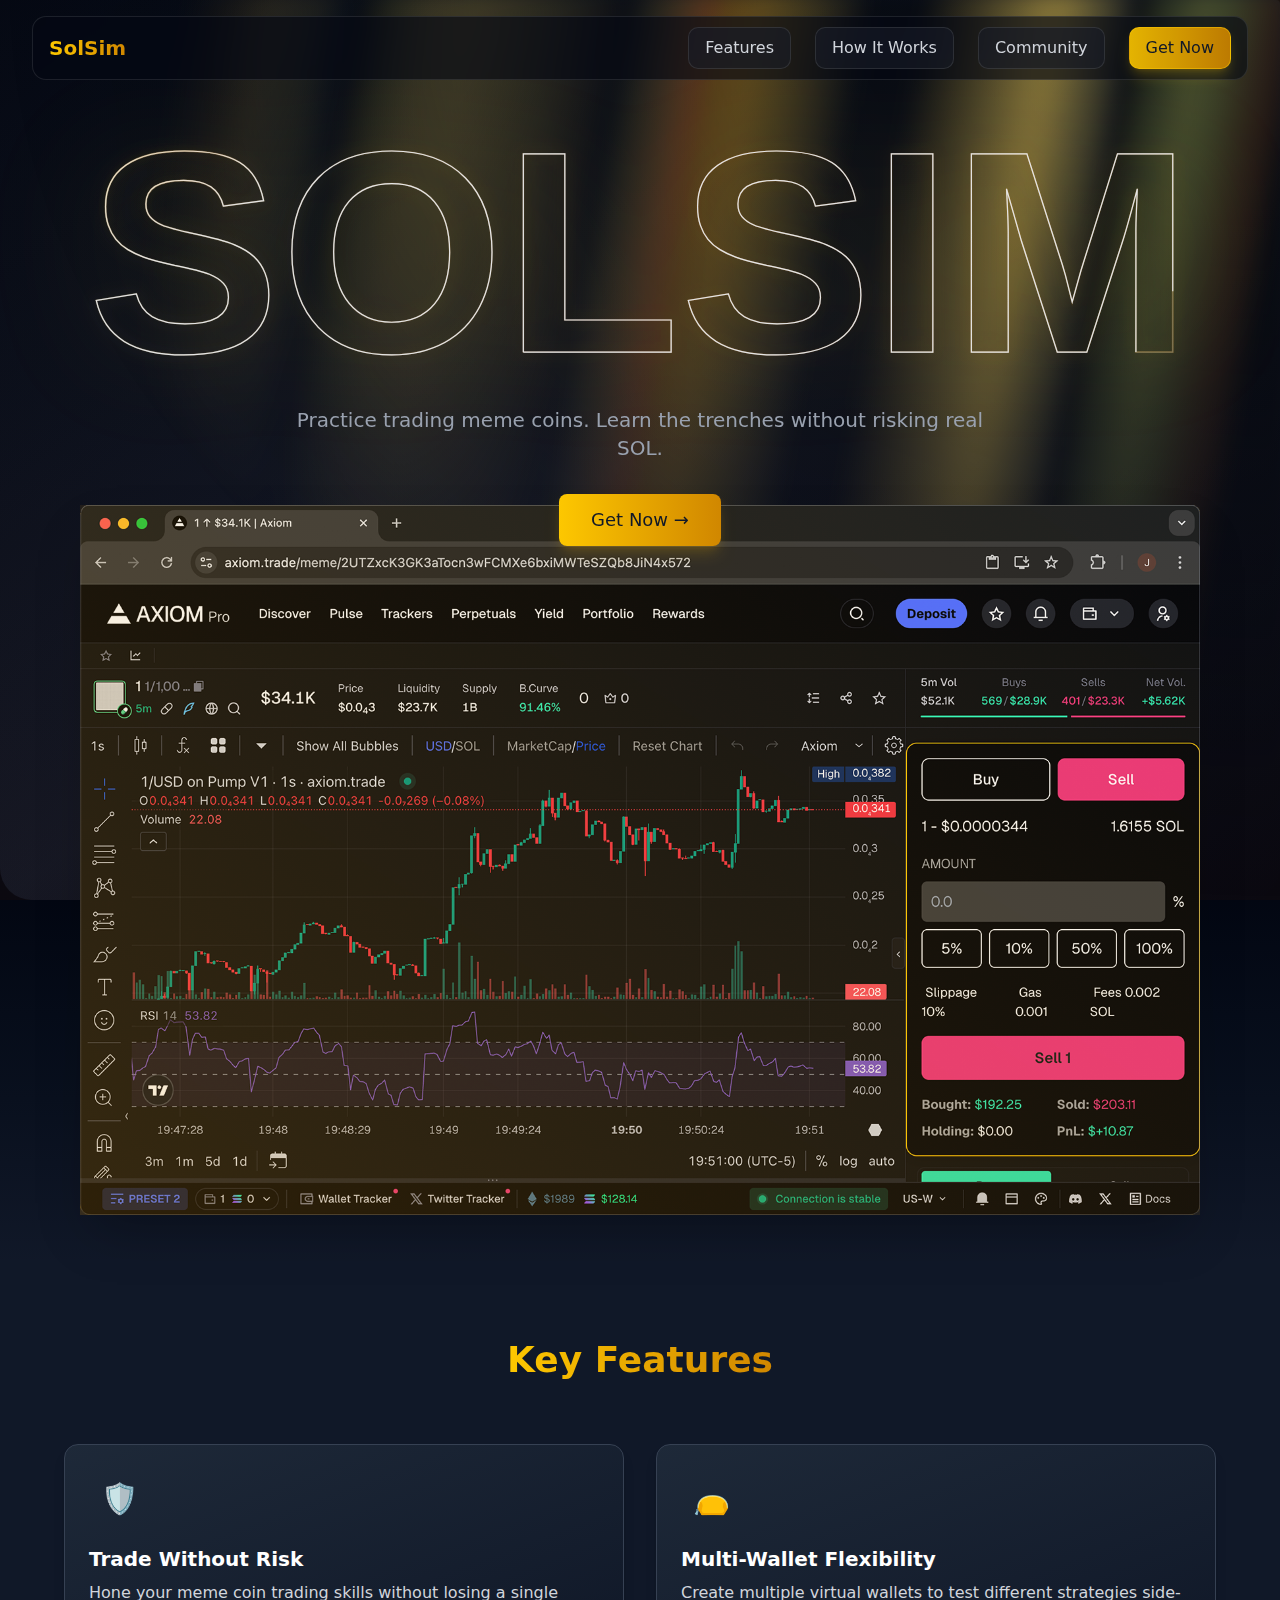
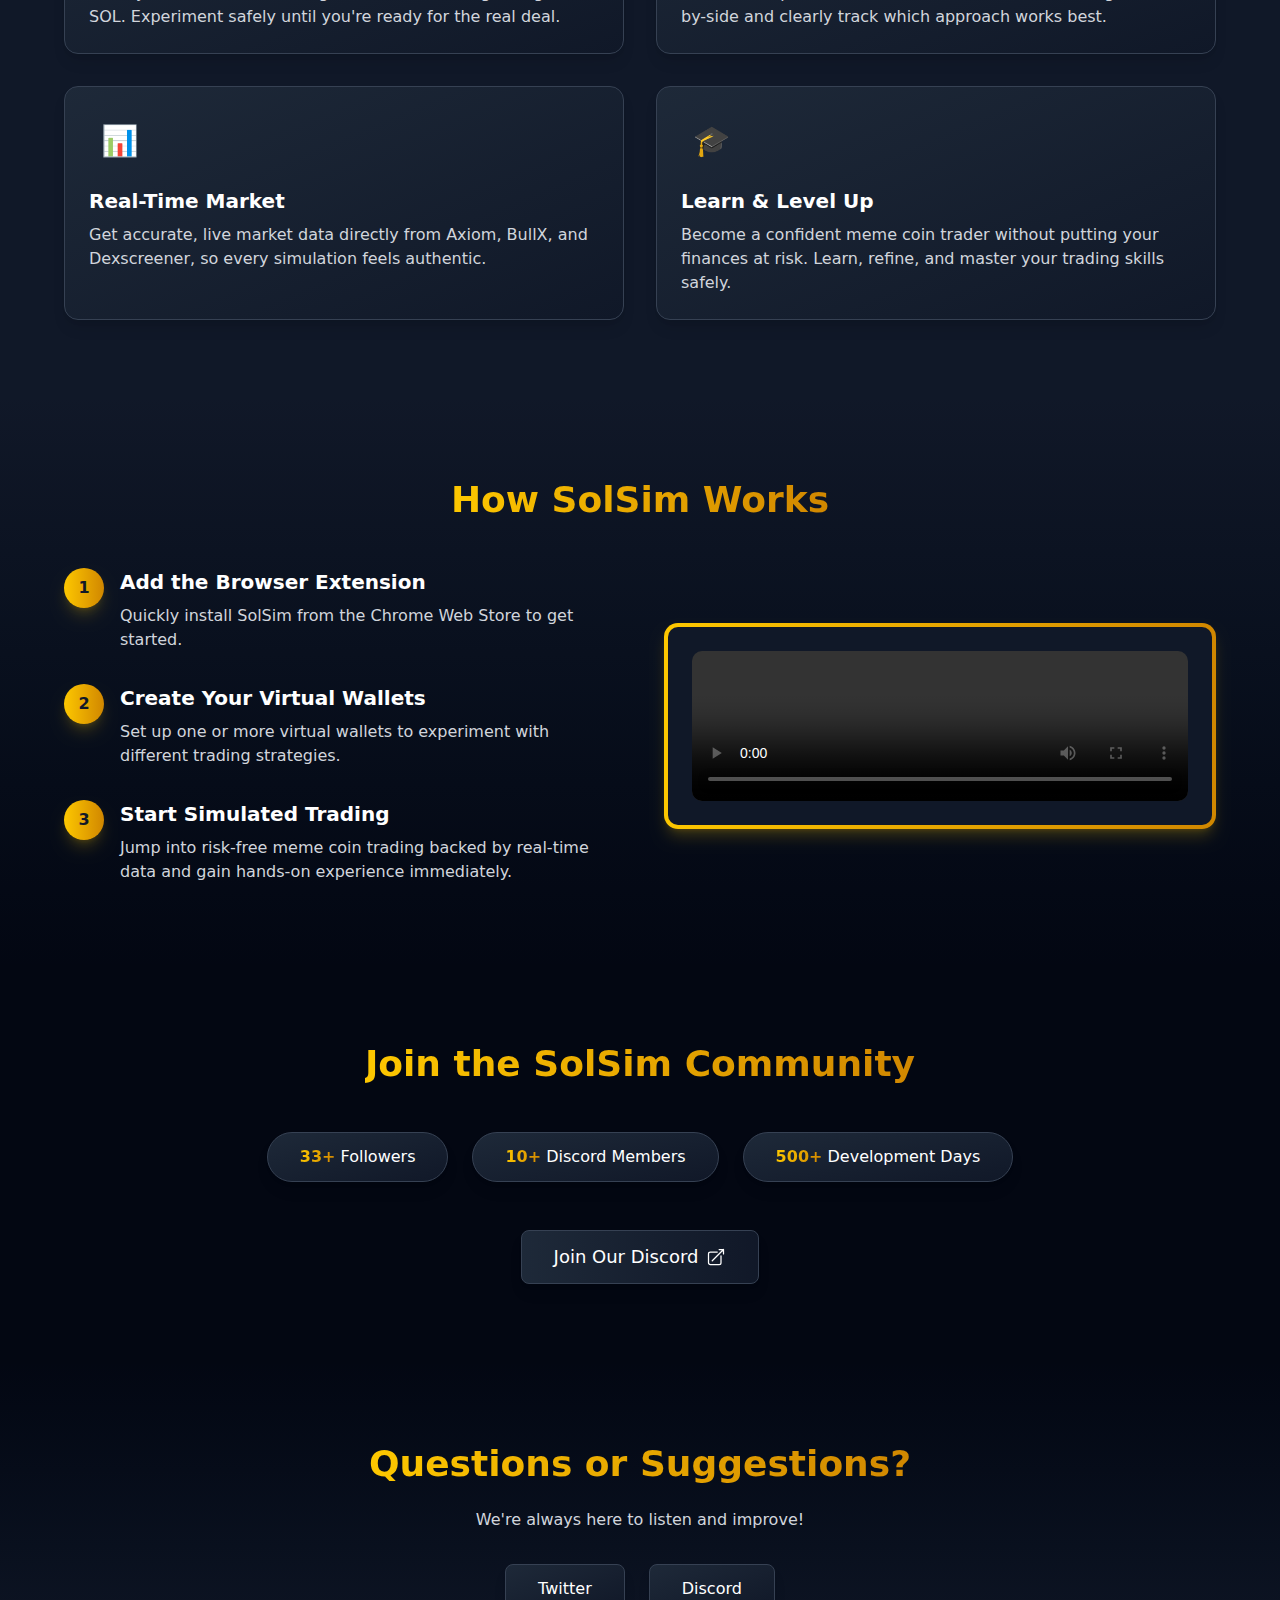
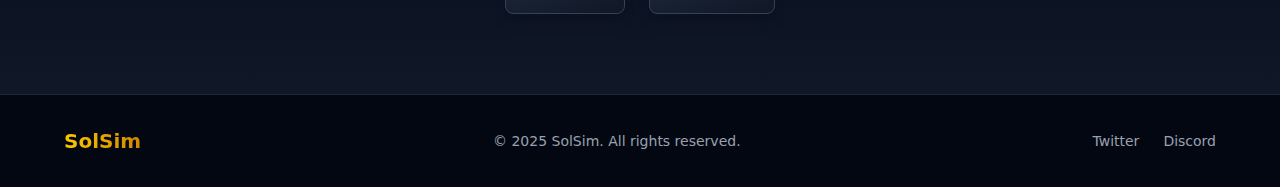
==== commit 8006c469: "Add files via upload" ====
--- a/index.html
+++ b/index.html
@@ -1 +1 @@
-<!DOCTYPE html><html lang="en"><head><meta charSet="utf-8"/><meta name="viewport" content="width=device-width, initial-scale=1"/><link rel="preload" href="/_next/static/media/569ce4b8f30dc480-s.p.woff2" as="font" crossorigin="" type="font/woff2"/><link rel="preload" href="/_next/static/media/93f479601ee12b01-s.p.woff2" as="font" crossorigin="" type="font/woff2"/><link rel="preload" as="image" href="/screenshot1.png"/><link rel="stylesheet" href="/_next/static/css/e9f929c90b7b0365.css" data-precedence="next"/><link rel="preload" as="script" fetchPriority="low" href="/_next/static/chunks/webpack-591e0eb94decce02.js"/><script src="/_next/static/chunks/4bd1b696-86de2fe5c58b3e3d.js" async=""></script><script src="/_next/static/chunks/684-994b952d13c892c2.js" async=""></script><script src="/_next/static/chunks/main-app-bfce68ca2eae2959.js" async=""></script><script src="/_next/static/chunks/642-aa3841458793afd2.js" async=""></script><script src="/_next/static/chunks/app/page-b79c2169fe43b237.js" async=""></script><meta name="next-size-adjust" content=""/><title>SolSim - Risk-Free Solana Meme Coin Trading Simulator</title><meta name="description" content="Master Solana meme coin trading risk-free with SolSim. Practice trading strategies, manage virtual wallets, and access real-time market data without losing real SOL. Join our community today!"/><link rel="icon" href="/favicon.ico" type="image/x-icon" sizes="16x16"/><script src="/_next/static/chunks/polyfills-42372ed130431b0a.js" noModule=""></script></head><body class="__variable_4d318d __variable_ea5f4b antialiased"><div class="bg-gray-950 text-white min-h-screen"><header class="fixed top-2 sm:top-4 left-0 right-0 z-50"><div class="max-w-7xl mx-auto px-2 sm:px-6 lg:px-8"><div class="flex flex-col sm:flex-row justify-between items-center h-auto sm:h-16 bg-gray-950/60 backdrop-blur-md border border-white/10 rounded-xl p-3 sm:px-4"><div class="flex items-center mb-3 sm:mb-0"><span class="text-xl font-bold bg-gradient-to-r from-yellow-400 to-yellow-600 bg-clip-text text-transparent cursor-pointer hover:scale-105 transition-transform">SolSim</span></div><nav class="flex flex-wrap justify-center gap-2 sm:space-x-4"><a href="#features" class="text-gray-300 hover:text-yellow-400 transition-all px-3 py-1 sm:px-4 sm:py-2 text-sm sm:text-base rounded-lg backdrop-blur-md bg-white/5 hover:bg-white/10 border border-white/10 hover:border-yellow-400/50 cursor-pointer">Features</a><a href="#how-it-works" class="text-gray-300 hover:text-yellow-400 transition-all px-3 py-1 sm:px-4 sm:py-2 text-sm sm:text-base rounded-lg backdrop-blur-md bg-white/5 hover:bg-white/10 border border-white/10 hover:border-yellow-400/50 cursor-pointer">How It Works</a><a href="#community" class="text-gray-300 hover:text-yellow-400 transition-all px-3 py-1 sm:px-4 sm:py-2 text-sm sm:text-base rounded-lg backdrop-blur-md bg-white/5 hover:bg-white/10 border border-white/10 hover:border-yellow-400/50 cursor-pointer">Community</a><a href="https://chromewebstore.google.com/detail/solsim/lfekcmfkjgpnfbfbnaeickcgcljgfhnl" class="bg-gradient-to-r from-yellow-400/90 to-yellow-600/90 backdrop-blur-md px-3 py-1 sm:px-4 sm:py-2 text-sm sm:text-base rounded-lg font-medium text-gray-900 hover:from-yellow-500 hover:to-yellow-700 transition-all border border-yellow-400/50 hover:border-yellow-500 shadow-lg shadow-yellow-400/20 hover:shadow-yellow-500/30">Get Now</a></nav></div></div></header><main><div class="transition-bg flex flex-col items-center justify-center bg-gradient-to-br from-gray-950 via-gray-900 to-gray-950 text-slate-50 before:absolute before:inset-0 before:bg-gradient-to-t before:from-amber-950/20 before:to-zinc-900/20 before:opacity-60 h-screen relative rounded rounded-b-4xl"><div class="absolute inset-0 overflow-hidden" style="--aurora:repeating-linear-gradient(100deg,#f59e0b_10%,#fbbf24_15%,#fcd34d_20%,#fde68a_25%,#f97316_30%);--dark-gradient:repeating-linear-gradient(100deg,#000_0%,#000_7%,transparent_10%,transparent_12%,#000_16%);--white-gradient:repeating-linear-gradient(100deg,#fff_0%,#fff_7%,transparent_10%,transparent_12%,#fff_16%);--yellow-300:#fcd34d;--yellow-400:#fbbf24;--yellow-500:#f59e0b;--amber-300:#fcd34d;--orange-400:#f97316;--black:#000;--white:#fff;--transparent:transparent"><div class="after:animate-aurora pointer-events-none absolute -inset-[10px] [background-image:var(--dark-gradient),var(--aurora)] [background-size:300%,_200%] [background-position:50%_50%,50%_50%] opacity-50 blur-[10px] filter will-change-transform [--aurora:repeating-linear-gradient(100deg,var(--yellow-500)_10%,var(--yellow-400)_15%,var(--yellow-300)_20%,var(--amber-300)_25%,var(--orange-400)_30%)] [--dark-gradient:repeating-linear-gradient(100deg,var(--black)_0%,var(--black)_7%,var(--transparent)_10%,var(--transparent)_12%,var(--black)_16%)] [--white-gradient:repeating-linear-gradient(100deg,var(--white)_0%,var(--white)_7%,var(--transparent)_10%,var(--transparent)_12%,var(--white)_16%)] after:absolute after:inset-0 after:[background-image:var(--dark-gradient),var(--aurora)] after:[background-size:200%,_100%] after:[background-attachment:fixed] after:mix-blend-difference after:content-[&quot;&quot;] [mask-image:radial-gradient(ellipse_at_100%_0%,black_10%,var(--transparent)_70%)]"></div></div><div class="flex flex-col items-center justify-center min-h-screen pt-16 pb-32" style="opacity:0;transform:translateY(40px)"><div class="relative z-30 transform scale-[1.5] xs:scale-[1.5] sm:scale-[2] md:scale-[3] lg:scale-[4] mb-8 sm:mb-12 md:mb-16 mt-[-2rem] sm:mt-[-3rem] md:mt-[-4rem]"><div class="relative w-full h-full"><div class="absolute inset-0 z-0" style="filter:blur(15px);transform:scale(1.05);opacity:0.2"><svg width="100%" height="100%" viewBox="0 0 300 100" xmlns="http://www.w3.org/2000/svg"><text x="50%" y="50%" text-anchor="middle" dominant-baseline="middle" fill="rgba(255, 215, 0, 0.4)" class="font-[helvetica] text-7xl font-bold">SOLSIM</text></svg></div><svg width="100%" height="100%" viewBox="0 0 300 100" xmlns="http://www.w3.org/2000/svg" class="select-none relative z-10"><defs><linearGradient id="baseGradient" x1="0%" y1="0%" x2="100%" y2="100%" gradientUnits="userSpaceOnUse"><stop offset="0%" stop-color="#fef08a" stop-opacity="0.2"></stop><stop offset="50%" stop-color="#fb923c" stop-opacity="0.15"></stop><stop offset="100%" stop-color="#f59e0b" stop-opacity="0.2"></stop></linearGradient><linearGradient id="textGradient" x1="0%" y1="0%" x2="100%" y2="100%" gradientUnits="userSpaceOnUse"><stop offset="0%" stop-color="#fef08a" style="stop-opacity:0.3"></stop><stop offset="20%" stop-color="#fb923c" style="stop-opacity:0.3"></stop><stop offset="40%" stop-color="#dc2626" style="stop-opacity:0.3"></stop><stop offset="60%" stop-color="#f59e0b" style="stop-opacity:0.3"></stop><stop offset="80%" stop-color="#facc15" style="stop-opacity:0.3"></stop><stop offset="100%" stop-color="#ea580c" style="stop-opacity:0.3"></stop></linearGradient><radialGradient id="revealMask" gradientUnits="userSpaceOnUse" r="40%" cx="50%" cy="50%"><stop offset="0%" stop-color="white"></stop><stop offset="60%" stop-color="rgba(255, 255, 255, 0.9)"></stop><stop offset="80%" stop-color="rgba(255, 255, 255, 0.5)"></stop><stop offset="100%" stop-color="rgba(0, 0, 0, 0.2)"></stop> // Not fully black to maintain some base color</radialGradient><filter id="innerGlow" x="-50%" y="-50%" width="200%" height="200%"><feGaussianBlur stdDeviation="2" result="blur"></feGaussianBlur><feComposite in="SourceGraphic" in2="blur" operator="over"></feComposite></filter><mask id="textMask"><rect x="0" y="0" width="100%" height="100%" fill="url(#revealMask)"></rect></mask><filter id="textShadow" x="-20%" y="-20%" width="140%" height="140%"><feDropShadow dx="0" dy="0" stdDeviation="1" flood-color="rgba(255, 215, 0, 0.5)"></feDropShadow></filter><filter id="shimmer"><feTurbulence type="fractalNoise" baseFrequency="0.01" numOctaves="3" result="noise"></feTurbulence><feDisplacementMap in="SourceGraphic" in2="noise" scale="5" xChannelSelector="R" yChannelSelector="G"></feDisplacementMap></filter></defs><text x="50%" y="50%" text-anchor="middle" dominant-baseline="middle" stroke="url(#baseGradient)" stroke-width="0.5" class="fill-transparent font-[helvetica] text-7xl font-bold" filter="url(#innerGlow)">SOLSIM</text><text x="50%" y="50%" text-anchor="middle" dominant-baseline="middle" stroke-width="0.3" class="fill-transparent stroke-neutral-200 font-[helvetica] text-7xl font-bold dark:stroke-neutral-800" style="opacity:0.3">SOLSIM</text><text x="50%" y="50%" text-anchor="middle" dominant-baseline="middle" stroke-width="0.3" class="fill-transparent stroke-neutral-200 font-[helvetica] text-7xl font-bold dark:stroke-neutral-800" stroke-dashoffset="1000" stroke-dasharray="1000">SOLSIM</text><text x="50%" y="50%" text-anchor="middle" dominant-baseline="middle" stroke="url(#textGradient)" stroke-width="0.5" mask="url(#textMask)" filter="url(#textShadow)" class="fill-transparent font-[helvetica] text-7xl font-bold">SOLSIM</text><text x="50%" y="50%" text-anchor="middle" dominant-baseline="middle" fill="url(#textGradient)" fill-opacity="0.05" mask="url(#textMask)" filter="url(#innerGlow)" class="font-[helvetica] text-7xl font-bold">SOLSIM</text></svg></div></div><div class="relative z-40 flex flex-col items-center justify-center text-center px-4 max-w-3xl mx-auto mt-4"><h2 class="text-sm xs:text-base sm:text-lg md:text-xl font-medium text-gray-400 mb-6 sm:mb-8">Practice trading meme coins. Learn the trenches without risking real SOL.</h2><a href="https://chromewebstore.google.com/detail/solsim/lfekcmfkjgpnfbfbnaeickcgcljgfhnl" class="relative z-50 bg-gradient-to-r from-yellow-400 to-yellow-600 px-4 sm:px-6 md:px-8 py-2 sm:py-3 text-sm sm:text-base md:text-lg font-medium text-gray-900 rounded-md hover:from-yellow-500 hover:to-yellow-700 transition-all flex items-center shadow-lg shadow-yellow-500/20 pointer-events-auto">Get Now →</a></div></div><div class="absolute bottom-[-15%] xs:bottom-[-20%] sm:bottom-[-25%] md:bottom-[-30%] lg:bottom-[-35%] left-1/2 transform -translate-x-1/2 w-full max-w-[95%] md:max-w-6xl px-4 pointer-events-none" style="opacity:0;transform:translateY(100px)"><div class="relative shadow-2xl transform hover:scale-[1.01] transition-all duration-300"><img alt="SolSim Trading Interface Screenshot" width="1920" height="1080" decoding="async" data-nimg="1" class="w-full h-auto" style="color:transparent" src="/screenshot1.png"/><div class="absolute inset-0 bg-gradient-to-tr from-yellow-600/20 to-transparent pointer-events-none"></div></div></div></div></main><div class="h-[20vh] xs:h-[25vh] sm:h-[30vh] md:h-[35vh] lg:h-[40vh] bg-gradient-to-b from-gray-950 to-gray-900"></div><section id="features" class="py-12 sm:py-16 md:py-20 px-4 bg-gray-900"><div class="max-w-6xl mx-auto"><h2 class="text-2xl sm:text-3xl md:text-4xl font-bold text-center mb-10 sm:mb-16"><span class="bg-gradient-to-r from-yellow-400 to-yellow-600 bg-clip-text text-transparent">Key Features</span></h2><div class="grid grid-cols-1 sm:grid-cols-2 gap-6 sm:gap-8"><div class="p-4 sm:p-6 rounded-xl bg-gradient-to-br from-gray-800 to-gray-850 border border-gray-700 hover:border-yellow-400/50 transition-all duration-300 shadow-lg hover:shadow-yellow-400/10 group"><div class="text-2xl sm:text-3xl mb-3 sm:mb-4 bg-gray-850 inline-block p-2 sm:p-3 rounded-lg group-hover:bg-yellow-400/10 transition-all">🛡️</div><h3 class="text-lg sm:text-xl font-bold mb-2 group-hover:text-yellow-400 transition-colors">Trade Without Risk</h3><p class="text-gray-300 text-sm sm:text-base">Hone your meme coin trading skills without losing a single SOL. Experiment safely until you&#x27;re ready for the real deal.</p></div><div class="p-4 sm:p-6 rounded-xl bg-gradient-to-br from-gray-800 to-gray-850 border border-gray-700 hover:border-yellow-400/50 transition-all duration-300 shadow-lg hover:shadow-yellow-400/10 group"><div class="text-2xl sm:text-3xl mb-3 sm:mb-4 bg-gray-850 inline-block p-2 sm:p-3 rounded-lg group-hover:bg-yellow-400/10 transition-all">👝</div><h3 class="text-lg sm:text-xl font-bold mb-2 group-hover:text-yellow-400 transition-colors">Multi-Wallet Flexibility</h3><p class="text-gray-300 text-sm sm:text-base">Create multiple virtual wallets to test different strategies side-by-side and clearly track which approach works best.</p></div><div class="p-4 sm:p-6 rounded-xl bg-gradient-to-br from-gray-800 to-gray-850 border border-gray-700 hover:border-yellow-400/50 transition-all duration-300 shadow-lg hover:shadow-yellow-400/10 group"><div class="text-2xl sm:text-3xl mb-3 sm:mb-4 bg-gray-850 inline-block p-2 sm:p-3 rounded-lg group-hover:bg-yellow-400/10 transition-all">📊</div><h3 class="text-lg sm:text-xl font-bold mb-2 group-hover:text-yellow-400 transition-colors">Real-Time Market</h3><p class="text-gray-300 text-sm sm:text-base">Get accurate, live market data directly from Axiom, BullX, and Dexscreener, so every simulation feels authentic.</p></div><div class="p-4 sm:p-6 rounded-xl bg-gradient-to-br from-gray-800 to-gray-850 border border-gray-700 hover:border-yellow-400/50 transition-all duration-300 shadow-lg hover:shadow-yellow-400/10 group"><div class="text-2xl sm:text-3xl mb-3 sm:mb-4 bg-gray-850 inline-block p-2 sm:p-3 rounded-lg group-hover:bg-yellow-400/10 transition-all">🎓</div><h3 class="text-lg sm:text-xl font-bold mb-2 group-hover:text-yellow-400 transition-colors">Learn &amp; Level Up</h3><p class="text-gray-300 text-sm sm:text-base">Become a confident meme coin trader without putting your finances at risk. Learn, refine, and master your trading skills safely.</p></div></div></div></section><section id="how-it-works" class="py-12 sm:py-16 md:py-20 px-4 bg-gradient-to-b from-gray-900 to-gray-950"><div class="max-w-6xl mx-auto"><h2 class="text-2xl sm:text-3xl md:text-4xl font-bold text-center mb-8 sm:mb-12"><span class="bg-gradient-to-r from-yellow-400 to-yellow-600 bg-clip-text text-transparent">How SolSim Works</span></h2><div class="flex flex-col md:flex-row items-center justify-between gap-8 md:gap-12"><div class="flex-1 order-2 md:order-1"><div class="space-y-6 sm:space-y-8"><div class="flex items-start gap-3 sm:gap-4 group"><div class="w-8 h-8 sm:w-10 sm:h-10 rounded-full bg-gradient-to-r from-yellow-400 to-yellow-600 flex items-center justify-center flex-shrink-0 text-gray-900 font-bold shadow-lg shadow-yellow-400/20">1</div><div><h3 class="text-lg sm:text-xl font-bold mb-1 sm:mb-2 group-hover:text-yellow-400 transition-colors">Add the Browser Extension</h3><p class="text-gray-300 text-sm sm:text-base">Quickly install SolSim from the Chrome Web Store to get started.</p></div></div><div class="flex items-start gap-3 sm:gap-4 group"><div class="w-8 h-8 sm:w-10 sm:h-10 rounded-full bg-gradient-to-r from-yellow-400 to-yellow-600 flex items-center justify-center flex-shrink-0 text-gray-900 font-bold shadow-lg shadow-yellow-400/20">2</div><div><h3 class="text-lg sm:text-xl font-bold mb-1 sm:mb-2 group-hover:text-yellow-400 transition-colors">Create Your Virtual Wallets</h3><p class="text-gray-300 text-sm sm:text-base">Set up one or more virtual wallets to experiment with different trading strategies.</p></div></div><div class="flex items-start gap-3 sm:gap-4 group"><div class="w-8 h-8 sm:w-10 sm:h-10 rounded-full bg-gradient-to-r from-yellow-400 to-yellow-600 flex items-center justify-center flex-shrink-0 text-gray-900 font-bold shadow-lg shadow-yellow-400/20">3</div><div><h3 class="text-lg sm:text-xl font-bold mb-1 sm:mb-2 group-hover:text-yellow-400 transition-colors">Start Simulated Trading</h3><p class="text-gray-300 text-sm sm:text-base">Jump into risk-free meme coin trading backed by real-time data and gain hands-on experience immediately.</p></div></div></div></div><div class="flex-1 order-1 md:order-2 mb-8 md:mb-0"><div class="bg-gradient-to-r from-yellow-400 to-yellow-600 p-1 rounded-xl shadow-lg shadow-yellow-400/20"><div class="rounded-lg bg-gray-900 p-3 sm:p-6"><div class="rounded-lg overflow-hidden"><video controls="" playsInline="" loop="" class="w-full"><source src="/steps.mp4" type="video/mp4"/>Your browser does not support the video tag.</video></div></div></div></div></div></div></section><section id="community" class="py-12 sm:py-16 md:py-20 px-4 bg-gray-950"><div class="max-w-4xl mx-auto text-center"><h2 class="text-2xl sm:text-3xl md:text-4xl font-bold mb-8 sm:mb-12"><span class="bg-gradient-to-r from-yellow-400 to-yellow-600 bg-clip-text text-transparent">Join the SolSim Community</span></h2><div class="flex flex-wrap justify-center gap-4 sm:gap-6 mb-8 sm:mb-12"><div class="bg-gradient-to-br from-gray-800 to-gray-900 border border-gray-700 px-4 sm:px-8 py-2 sm:py-3 rounded-full shadow-lg hover:shadow-yellow-400/10 hover:border-yellow-400/30 transition-all duration-300 group text-sm sm:text-base"><span class="font-bold bg-gradient-to-r from-yellow-400 to-yellow-600 bg-clip-text text-transparent group-hover:from-yellow-300 group-hover:to-yellow-500">33+</span> Followers</div><div class="bg-gradient-to-br from-gray-800 to-gray-900 border border-gray-700 px-4 sm:px-8 py-2 sm:py-3 rounded-full shadow-lg hover:shadow-yellow-400/10 hover:border-yellow-400/30 transition-all duration-300 group text-sm sm:text-base"><span class="font-bold bg-gradient-to-r from-yellow-400 to-yellow-600 bg-clip-text text-transparent group-hover:from-yellow-300 group-hover:to-yellow-500">10+</span> Discord Members</div><div class="bg-gradient-to-br from-gray-800 to-gray-900 border border-gray-700 px-4 sm:px-8 py-2 sm:py-3 rounded-full shadow-lg hover:shadow-yellow-400/10 hover:border-yellow-400/30 transition-all duration-300 group text-sm sm:text-base"><span class="font-bold bg-gradient-to-r from-yellow-400 to-yellow-600 bg-clip-text text-transparent group-hover:from-yellow-300 group-hover:to-yellow-500">10<!-- -->+</span> Development Days</div></div><a href="http://discord.gg/RNbV2Rwp8N" class="inline-flex items-center gap-2 px-6 sm:px-8 py-2 sm:py-3 rounded-md text-base sm:text-lg font-medium bg-gradient-to-r from-gray-800 to-gray-900 border border-gray-700 hover:border-yellow-400/50 transition-all duration-300 shadow-lg hover:shadow-yellow-400/10 group" target="_blank" rel="noopener noreferrer"><span class="group-hover:text-yellow-400 transition-colors">Join Our Discord</span><svg xmlns="http://www.w3.org/2000/svg" fill="none" viewBox="0 0 24 24" stroke-width="1.5" stroke="currentColor" class="w-4 h-4 sm:w-5 sm:h-5 group-hover:text-yellow-400 transition-colors"><path stroke-linecap="round" stroke-linejoin="round" d="M13.5 6H5.25A2.25 2.25 0 003 8.25v10.5A2.25 2.25 0 005.25 21h10.5A2.25 2.25 0 0018 18.75V10.5m-10.5 6L21 3m0 0h-5.25M21 3v5.25"></path></svg></a></div></section><section class="py-12 sm:py-16 md:py-20 px-4 bg-gradient-to-b from-gray-950 to-gray-900"><div class="max-w-4xl mx-auto text-center"><h2 class="text-2xl sm:text-3xl md:text-4xl font-bold mb-4 sm:mb-6"><span class="bg-gradient-to-r from-yellow-400 to-yellow-600 bg-clip-text text-transparent">Questions or Suggestions?</span></h2><p class="text-gray-300 mb-6 sm:mb-8 text-sm sm:text-base">We&#x27;re always here to listen and improve!</p><div class="flex flex-wrap justify-center gap-4 sm:gap-6"><a href="https://twitter.com/getsolsim" class="flex items-center gap-2 px-6 sm:px-8 py-2 sm:py-3 rounded-md bg-gradient-to-br from-gray-800 to-gray-900 hover:from-gray-750 hover:to-gray-850 transition-all border border-gray-700 hover:border-yellow-400/50 shadow-lg hover:shadow-yellow-400/10 group text-sm sm:text-base" target="_blank" rel="noopener noreferrer"><span class="group-hover:text-yellow-400 transition-colors">Twitter</span></a><a href="http://discord.gg/RNbV2Rwp8N" class="flex items-center gap-2 px-6 sm:px-8 py-2 sm:py-3 rounded-md bg-gradient-to-br from-gray-800 to-gray-900 hover:from-gray-750 hover:to-gray-850 transition-all border border-gray-700 hover:border-yellow-400/50 shadow-lg hover:shadow-yellow-400/10 group text-sm sm:text-base" target="_blank" rel="noopener noreferrer"><span class="group-hover:text-yellow-400 transition-colors">Discord</span></a></div></div></section><footer class="py-6 sm:py-8 px-4 border-t border-gray-800 bg-gray-950"><div class="max-w-6xl mx-auto"><div class="flex flex-col sm:flex-row justify-between items-center gap-4"><div class="text-xl font-bold bg-gradient-to-r from-yellow-400 to-yellow-600 bg-clip-text text-transparent">SolSim</div><div class="text-xs sm:text-sm text-gray-400 text-center sm:text-left">© 2025 SolSim. All rights reserved.</div><div class="flex gap-4 sm:gap-6 text-sm"><a href="https://twitter.com/getsolsim" class="text-gray-400 hover:text-yellow-400 transition-colors" target="_blank" rel="noopener noreferrer">Twitter</a><a href="http://discord.gg/RNbV2Rwp8N" class="text-gray-400 hover:text-yellow-400 transition-colors" target="_blank" rel="noopener noreferrer">Discord</a></div></div></div></footer></div><script src="/_next/static/chunks/webpack-591e0eb94decce02.js" async=""></script><script>(self.__next_f=self.__next_f||[]).push([0])</script><script>self.__next_f.push([1,"1:\"$Sreact.fragment\"\n2:I[7555,[],\"\"]\n3:I[1295,[],\"\"]\n4:I[894,[],\"ClientPageRoot\"]\n5:I[3634,[\"642\",\"static/chunks/642-aa3841458793afd2.js\",\"974\",\"static/chunks/app/page-b79c2169fe43b237.js\"],\"default\"]\n8:I[9665,[],\"OutletBoundary\"]\nb:I[9665,[],\"ViewportBoundary\"]\nd:I[9665,[],\"MetadataBoundary\"]\nf:I[6614,[],\"\"]\n:HL[\"/_next/static/media/569ce4b8f30dc480-s.p.woff2\",\"font\",{\"crossOrigin\":\"\",\"type\":\"font/woff2\"}]\n:HL[\"/_next/static/media/93f479601ee12b01-s.p.woff2\",\"font\",{\"crossOrigin\":\"\",\"type\":\"font/woff2\"}]\n:HL[\"/_next/static/css/e9f929c90b7b0365.css\",\"style\"]\n"])</script><script>self.__next_f.push([1,"0:{\"P\":null,\"b\":\"HgCOAgQiqN6uoj67U8ue2\",\"p\":\"\",\"c\":[\"\",\"\"],\"i\":false,\"f\":[[[\"\",{\"children\":[\"__PAGE__\",{}]},\"$undefined\",\"$undefined\",true],[\"\",[\"$\",\"$1\",\"c\",{\"children\":[[[\"$\",\"link\",\"0\",{\"rel\":\"stylesheet\",\"href\":\"/_next/static/css/e9f929c90b7b0365.css\",\"precedence\":\"next\",\"crossOrigin\":\"$undefined\",\"nonce\":\"$undefined\"}]],[\"$\",\"html\",null,{\"lang\":\"en\",\"children\":[\"$\",\"body\",null,{\"className\":\"__variable_4d318d __variable_ea5f4b antialiased\",\"children\":[\"$\",\"$L2\",null,{\"parallelRouterKey\":\"children\",\"error\":\"$undefined\",\"errorStyles\":\"$undefined\",\"errorScripts\":\"$undefined\",\"template\":[\"$\",\"$L3\",null,{}],\"templateStyles\":\"$undefined\",\"templateScripts\":\"$undefined\",\"notFound\":[[[\"$\",\"title\",null,{\"children\":\"404: This page could not be found.\"}],[\"$\",\"div\",null,{\"style\":{\"fontFamily\":\"system-ui,\\\"Segoe UI\\\",Roboto,Helvetica,Arial,sans-serif,\\\"Apple Color Emoji\\\",\\\"Segoe UI Emoji\\\"\",\"height\":\"100vh\",\"textAlign\":\"center\",\"display\":\"flex\",\"flexDirection\":\"column\",\"alignItems\":\"center\",\"justifyContent\":\"center\"},\"children\":[\"$\",\"div\",null,{\"children\":[[\"$\",\"style\",null,{\"dangerouslySetInnerHTML\":{\"__html\":\"body{color:#000;background:#fff;margin:0}.next-error-h1{border-right:1px solid rgba(0,0,0,.3)}@media (prefers-color-scheme:dark){body{color:#fff;background:#000}.next-error-h1{border-right:1px solid rgba(255,255,255,.3)}}\"}}],[\"$\",\"h1\",null,{\"className\":\"next-error-h1\",\"style\":{\"display\":\"inline-block\",\"margin\":\"0 20px 0 0\",\"padding\":\"0 23px 0 0\",\"fontSize\":24,\"fontWeight\":500,\"verticalAlign\":\"top\",\"lineHeight\":\"49px\"},\"children\":404}],[\"$\",\"div\",null,{\"style\":{\"display\":\"inline-block\"},\"children\":[\"$\",\"h2\",null,{\"style\":{\"fontSize\":14,\"fontWeight\":400,\"lineHeight\":\"49px\",\"margin\":0},\"children\":\"This page could not be found.\"}]}]]}]}]],[]],\"forbidden\":\"$undefined\",\"unauthorized\":\"$undefined\"}]}]}]]}],{\"children\":[\"__PAGE__\",[\"$\",\"$1\",\"c\",{\"children\":[[\"$\",\"$L4\",null,{\"Component\":\"$5\",\"searchParams\":{},\"params\":{},\"promises\":[\"$@6\",\"$@7\"]}],\"$undefined\",null,[\"$\",\"$L8\",null,{\"children\":[\"$L9\",\"$La\",null]}]]}],{},null,false]},null,false],[\"$\",\"$1\",\"h\",{\"children\":[null,[\"$\",\"$1\",\"Ck2t5bi56Qnxm2iYn1NFz\",{\"children\":[[\"$\",\"$Lb\",null,{\"children\":\"$Lc\"}],[\"$\",\"meta\",null,{\"name\":\"next-size-adjust\",\"content\":\"\"}]]}],[\"$\",\"$Ld\",null,{\"children\":\"$Le\"}]]}],false]],\"m\":\"$undefined\",\"G\":[\"$f\",\"$undefined\"],\"s\":false,\"S\":true}\n"])</script><script>self.__next_f.push([1,"6:{}\n7:{}\n"])</script><script>self.__next_f.push([1,"c:[[\"$\",\"meta\",\"0\",{\"charSet\":\"utf-8\"}],[\"$\",\"meta\",\"1\",{\"name\":\"viewport\",\"content\":\"width=device-width, initial-scale=1\"}]]\n9:null\n"])</script><script>self.__next_f.push([1,"a:null\ne:[[\"$\",\"title\",\"0\",{\"children\":\"SolSim - Risk-Free Solana Meme Coin Trading Simulator\"}],[\"$\",\"meta\",\"1\",{\"name\":\"description\",\"content\":\"Master Solana meme coin trading risk-free with SolSim. Practice trading strategies, manage virtual wallets, and access real-time market data without losing real SOL. Join our community today!\"}],[\"$\",\"link\",\"2\",{\"rel\":\"icon\",\"href\":\"/favicon.ico\",\"type\":\"image/x-icon\",\"sizes\":\"16x16\"}]]\n"])</script></body></html>+<!DOCTYPE html><html lang="en"><head><meta charSet="utf-8"/><meta name="viewport" content="width=device-width, initial-scale=1"/><link rel="preload" href="/_next/static/media/569ce4b8f30dc480-s.p.woff2" as="font" crossorigin="" type="font/woff2"/><link rel="preload" href="/_next/static/media/93f479601ee12b01-s.p.woff2" as="font" crossorigin="" type="font/woff2"/><link rel="preload" as="image" href="/screenshot1.png"/><link rel="stylesheet" href="/_next/static/css/6443a349d1993172.css" data-precedence="next"/><link rel="preload" as="script" fetchPriority="low" href="/_next/static/chunks/webpack-591e0eb94decce02.js"/><script src="/_next/static/chunks/4bd1b696-86de2fe5c58b3e3d.js" async=""></script><script src="/_next/static/chunks/684-994b952d13c892c2.js" async=""></script><script src="/_next/static/chunks/main-app-bfce68ca2eae2959.js" async=""></script><script src="/_next/static/chunks/642-aa3841458793afd2.js" async=""></script><script src="/_next/static/chunks/app/page-b79c2169fe43b237.js" async=""></script><meta name="next-size-adjust" content=""/><title>SolSim - Risk-Free Solana Meme Coin Trading Simulator</title><meta name="description" content="Master Solana meme coin trading risk-free with SolSim. Practice trading strategies, manage virtual wallets, and access real-time market data without losing real SOL. Join our community today!"/><link rel="icon" href="/favicon.ico" type="image/x-icon" sizes="16x16"/><script src="/_next/static/chunks/polyfills-42372ed130431b0a.js" noModule=""></script></head><body class="__variable_4d318d __variable_ea5f4b antialiased"><div class="bg-gray-950 text-white min-h-screen"><header class="fixed top-2 sm:top-4 left-0 right-0 z-50"><div class="max-w-7xl mx-auto px-2 sm:px-6 lg:px-8"><div class="flex flex-col sm:flex-row justify-between items-center h-auto sm:h-16 bg-gray-950/60 backdrop-blur-md border border-white/10 rounded-xl p-3 sm:px-4"><div class="flex items-center mb-3 sm:mb-0"><span class="text-xl font-bold bg-gradient-to-r from-yellow-400 to-yellow-600 bg-clip-text text-transparent cursor-pointer hover:scale-105 transition-transform">SolSim</span></div><nav class="flex flex-wrap justify-center gap-2 sm:space-x-4"><a href="#features" class="text-gray-300 hover:text-yellow-400 transition-all px-3 py-1 sm:px-4 sm:py-2 text-sm sm:text-base rounded-lg backdrop-blur-md bg-white/5 hover:bg-white/10 border border-white/10 hover:border-yellow-400/50 cursor-pointer">Features</a><a href="#how-it-works" class="text-gray-300 hover:text-yellow-400 transition-all px-3 py-1 sm:px-4 sm:py-2 text-sm sm:text-base rounded-lg backdrop-blur-md bg-white/5 hover:bg-white/10 border border-white/10 hover:border-yellow-400/50 cursor-pointer">How It Works</a><a href="#community" class="text-gray-300 hover:text-yellow-400 transition-all px-3 py-1 sm:px-4 sm:py-2 text-sm sm:text-base rounded-lg backdrop-blur-md bg-white/5 hover:bg-white/10 border border-white/10 hover:border-yellow-400/50 cursor-pointer">Community</a><a href="https://chromewebstore.google.com/detail/solsim/lfekcmfkjgpnfbfbnaeickcgcljgfhnl" class="bg-gradient-to-r from-yellow-400/90 to-yellow-600/90 backdrop-blur-md px-3 py-1 sm:px-4 sm:py-2 text-sm sm:text-base rounded-lg font-medium text-gray-900 hover:from-yellow-500 hover:to-yellow-700 transition-all border border-yellow-400/50 hover:border-yellow-500 shadow-lg shadow-yellow-400/20 hover:shadow-yellow-500/30">Get Now</a></nav></div></div></header><main><div class="transition-bg flex flex-col items-center justify-center bg-gradient-to-br from-gray-950 via-gray-900 to-gray-950 text-slate-50 before:absolute before:inset-0 before:bg-gradient-to-t before:from-amber-950/20 before:to-zinc-900/20 before:opacity-60 h-screen relative rounded rounded-b-4xl"><div class="absolute inset-0 overflow-hidden" style="--aurora:repeating-linear-gradient(100deg,#f59e0b_10%,#fbbf24_15%,#fcd34d_20%,#fde68a_25%,#f97316_30%);--dark-gradient:repeating-linear-gradient(100deg,#000_0%,#000_7%,transparent_10%,transparent_12%,#000_16%);--white-gradient:repeating-linear-gradient(100deg,#fff_0%,#fff_7%,transparent_10%,transparent_12%,#fff_16%);--yellow-300:#fcd34d;--yellow-400:#fbbf24;--yellow-500:#f59e0b;--amber-300:#fcd34d;--orange-400:#f97316;--black:#000;--white:#fff;--transparent:transparent"><div class="after:animate-aurora pointer-events-none absolute -inset-[10px] [background-image:var(--dark-gradient),var(--aurora)] [background-size:300%,_200%] [background-position:50%_50%,50%_50%] opacity-50 blur-[10px] filter will-change-transform [--aurora:repeating-linear-gradient(100deg,var(--yellow-500)_10%,var(--yellow-400)_15%,var(--yellow-300)_20%,var(--amber-300)_25%,var(--orange-400)_30%)] [--dark-gradient:repeating-linear-gradient(100deg,var(--black)_0%,var(--black)_7%,var(--transparent)_10%,var(--transparent)_12%,var(--black)_16%)] [--white-gradient:repeating-linear-gradient(100deg,var(--white)_0%,var(--white)_7%,var(--transparent)_10%,var(--transparent)_12%,var(--white)_16%)] after:absolute after:inset-0 after:[background-image:var(--dark-gradient),var(--aurora)] after:[background-size:200%,_100%] after:[background-attachment:fixed] after:mix-blend-difference after:content-[&quot;&quot;] [mask-image:radial-gradient(ellipse_at_100%_0%,black_10%,var(--transparent)_70%)]"></div></div><div class="flex flex-col items-center justify-center min-h-screen pt-16 pb-32" style="opacity:0;transform:translateY(40px)"><div class="relative z-30 transform scale-[1.5] xs:scale-[1.5] sm:scale-[2] md:scale-[3] lg:scale-[4] mb-8 sm:mb-12 md:mb-16 mt-[-2rem] sm:mt-[-3rem] md:mt-[-4rem]"><div class="relative w-full h-full"><div class="absolute inset-0 z-0" style="filter:blur(15px);transform:scale(1.05);opacity:0.2"><svg width="100%" height="100%" viewBox="0 0 300 100" xmlns="http://www.w3.org/2000/svg"><text x="50%" y="50%" text-anchor="middle" dominant-baseline="middle" fill="rgba(255, 215, 0, 0.4)" class="font-[helvetica] text-7xl font-bold">SOLSIM</text></svg></div><svg width="100%" height="100%" viewBox="0 0 300 100" xmlns="http://www.w3.org/2000/svg" class="select-none relative z-10"><defs><linearGradient id="baseGradient" x1="0%" y1="0%" x2="100%" y2="100%" gradientUnits="userSpaceOnUse"><stop offset="0%" stop-color="#fef08a" stop-opacity="0.2"></stop><stop offset="50%" stop-color="#fb923c" stop-opacity="0.15"></stop><stop offset="100%" stop-color="#f59e0b" stop-opacity="0.2"></stop></linearGradient><linearGradient id="textGradient" x1="0%" y1="0%" x2="100%" y2="100%" gradientUnits="userSpaceOnUse"><stop offset="0%" stop-color="#fef08a" style="stop-opacity:0.3"></stop><stop offset="20%" stop-color="#fb923c" style="stop-opacity:0.3"></stop><stop offset="40%" stop-color="#dc2626" style="stop-opacity:0.3"></stop><stop offset="60%" stop-color="#f59e0b" style="stop-opacity:0.3"></stop><stop offset="80%" stop-color="#facc15" style="stop-opacity:0.3"></stop><stop offset="100%" stop-color="#ea580c" style="stop-opacity:0.3"></stop></linearGradient><radialGradient id="revealMask" gradientUnits="userSpaceOnUse" r="40%" cx="50%" cy="50%"><stop offset="0%" stop-color="white"></stop><stop offset="60%" stop-color="rgba(255, 255, 255, 0.9)"></stop><stop offset="80%" stop-color="rgba(255, 255, 255, 0.5)"></stop><stop offset="100%" stop-color="rgba(0, 0, 0, 0.2)"></stop> // Not fully black to maintain some base color</radialGradient><filter id="innerGlow" x="-50%" y="-50%" width="200%" height="200%"><feGaussianBlur stdDeviation="2" result="blur"></feGaussianBlur><feComposite in="SourceGraphic" in2="blur" operator="over"></feComposite></filter><mask id="textMask"><rect x="0" y="0" width="100%" height="100%" fill="url(#revealMask)"></rect></mask><filter id="textShadow" x="-20%" y="-20%" width="140%" height="140%"><feDropShadow dx="0" dy="0" stdDeviation="1" flood-color="rgba(255, 215, 0, 0.5)"></feDropShadow></filter><filter id="shimmer"><feTurbulence type="fractalNoise" baseFrequency="0.01" numOctaves="3" result="noise"></feTurbulence><feDisplacementMap in="SourceGraphic" in2="noise" scale="5" xChannelSelector="R" yChannelSelector="G"></feDisplacementMap></filter></defs><text x="50%" y="50%" text-anchor="middle" dominant-baseline="middle" stroke="url(#baseGradient)" stroke-width="0.5" class="fill-transparent font-[helvetica] text-7xl font-bold" filter="url(#innerGlow)">SOLSIM</text><text x="50%" y="50%" text-anchor="middle" dominant-baseline="middle" stroke-width="0.3" class="fill-transparent stroke-neutral-200 font-[helvetica] text-7xl font-bold dark:stroke-neutral-800" style="opacity:0.3">SOLSIM</text><text x="50%" y="50%" text-anchor="middle" dominant-baseline="middle" stroke-width="0.3" class="fill-transparent stroke-neutral-200 font-[helvetica] text-7xl font-bold dark:stroke-neutral-800" stroke-dashoffset="1000" stroke-dasharray="1000">SOLSIM</text><text x="50%" y="50%" text-anchor="middle" dominant-baseline="middle" stroke="url(#textGradient)" stroke-width="0.5" mask="url(#textMask)" filter="url(#textShadow)" class="fill-transparent font-[helvetica] text-7xl font-bold">SOLSIM</text><text x="50%" y="50%" text-anchor="middle" dominant-baseline="middle" fill="url(#textGradient)" fill-opacity="0.05" mask="url(#textMask)" filter="url(#innerGlow)" class="font-[helvetica] text-7xl font-bold">SOLSIM</text></svg></div></div><div class="relative z-40 flex flex-col items-center justify-center text-center px-4 max-w-3xl mx-auto mt-4"><h2 class="text-sm xs:text-base sm:text-lg md:text-xl font-medium text-gray-400 mb-6 sm:mb-8">Practice trading meme coins. Learn the trenches without risking real SOL.</h2><a href="https://chromewebstore.google.com/detail/solsim/lfekcmfkjgpnfbfbnaeickcgcljgfhnl" class="relative z-50 bg-gradient-to-r from-yellow-400 to-yellow-600 px-4 sm:px-6 md:px-8 py-2 sm:py-3 text-sm sm:text-base md:text-lg font-medium text-gray-900 rounded-md hover:from-yellow-500 hover:to-yellow-700 transition-all flex items-center shadow-lg shadow-yellow-500/20 pointer-events-auto">Get Now →</a></div></div><div class="absolute bottom-[-15%] xs:bottom-[-20%] sm:bottom-[-25%] md:bottom-[-30%] lg:bottom-[-35%] left-1/2 transform -translate-x-1/2 w-full max-w-[95%] md:max-w-6xl px-4 pointer-events-none" style="opacity:0;transform:translateY(100px)"><div class="relative shadow-2xl transform hover:scale-[1.01] transition-all duration-300"><img alt="SolSim Trading Interface Screenshot" width="1920" height="1080" decoding="async" data-nimg="1" class="w-full h-auto" style="color:transparent" src="/screenshot1.png"/><div class="absolute inset-0 bg-gradient-to-tr from-yellow-600/20 to-transparent pointer-events-none"></div></div></div></div></main><div class="h-[20vh] xs:h-[25vh] sm:h-[30vh] md:h-[35vh] lg:h-[40vh] bg-gradient-to-b from-gray-950 to-gray-900"></div><section id="features" class="py-12 sm:py-16 md:py-20 px-4 bg-gray-900"><div class="max-w-6xl mx-auto"><h2 class="text-2xl sm:text-3xl md:text-4xl font-bold text-center mb-10 sm:mb-16"><span class="bg-gradient-to-r from-yellow-400 to-yellow-600 bg-clip-text text-transparent">Key Features</span></h2><div class="grid grid-cols-1 sm:grid-cols-2 gap-6 sm:gap-8"><div class="p-4 sm:p-6 rounded-xl bg-gradient-to-br from-gray-800 to-gray-850 border border-gray-700 hover:border-yellow-400/50 transition-all duration-300 shadow-lg hover:shadow-yellow-400/10 group"><div class="text-2xl sm:text-3xl mb-3 sm:mb-4 bg-gray-850 inline-block p-2 sm:p-3 rounded-lg group-hover:bg-yellow-400/10 transition-all">🛡️</div><h3 class="text-lg sm:text-xl font-bold mb-2 group-hover:text-yellow-400 transition-colors">Trade Without Risk</h3><p class="text-gray-300 text-sm sm:text-base">Hone your meme coin trading skills without losing a single SOL. Experiment safely until you&#x27;re ready for the real deal.</p></div><div class="p-4 sm:p-6 rounded-xl bg-gradient-to-br from-gray-800 to-gray-850 border border-gray-700 hover:border-yellow-400/50 transition-all duration-300 shadow-lg hover:shadow-yellow-400/10 group"><div class="text-2xl sm:text-3xl mb-3 sm:mb-4 bg-gray-850 inline-block p-2 sm:p-3 rounded-lg group-hover:bg-yellow-400/10 transition-all">👝</div><h3 class="text-lg sm:text-xl font-bold mb-2 group-hover:text-yellow-400 transition-colors">Multi-Wallet Flexibility</h3><p class="text-gray-300 text-sm sm:text-base">Create multiple virtual wallets to test different strategies side-by-side and clearly track which approach works best.</p></div><div class="p-4 sm:p-6 rounded-xl bg-gradient-to-br from-gray-800 to-gray-850 border border-gray-700 hover:border-yellow-400/50 transition-all duration-300 shadow-lg hover:shadow-yellow-400/10 group"><div class="text-2xl sm:text-3xl mb-3 sm:mb-4 bg-gray-850 inline-block p-2 sm:p-3 rounded-lg group-hover:bg-yellow-400/10 transition-all">📊</div><h3 class="text-lg sm:text-xl font-bold mb-2 group-hover:text-yellow-400 transition-colors">Real-Time Market</h3><p class="text-gray-300 text-sm sm:text-base">Get accurate, live market data directly from Axiom, BullX, and Dexscreener, so every simulation feels authentic.</p></div><div class="p-4 sm:p-6 rounded-xl bg-gradient-to-br from-gray-800 to-gray-850 border border-gray-700 hover:border-yellow-400/50 transition-all duration-300 shadow-lg hover:shadow-yellow-400/10 group"><div class="text-2xl sm:text-3xl mb-3 sm:mb-4 bg-gray-850 inline-block p-2 sm:p-3 rounded-lg group-hover:bg-yellow-400/10 transition-all">🎓</div><h3 class="text-lg sm:text-xl font-bold mb-2 group-hover:text-yellow-400 transition-colors">Learn &amp; Level Up</h3><p class="text-gray-300 text-sm sm:text-base">Become a confident meme coin trader without putting your finances at risk. Learn, refine, and master your trading skills safely.</p></div></div></div></section><section id="how-it-works" class="py-12 sm:py-16 md:py-20 px-4 bg-gradient-to-b from-gray-900 to-gray-950"><div class="max-w-6xl mx-auto"><h2 class="text-2xl sm:text-3xl md:text-4xl font-bold text-center mb-8 sm:mb-12"><span class="bg-gradient-to-r from-yellow-400 to-yellow-600 bg-clip-text text-transparent">How SolSim Works</span></h2><div class="flex flex-col md:flex-row items-center justify-between gap-8 md:gap-12"><div class="flex-1 order-2 md:order-1"><div class="space-y-6 sm:space-y-8"><div class="flex items-start gap-3 sm:gap-4 group"><div class="w-8 h-8 sm:w-10 sm:h-10 rounded-full bg-gradient-to-r from-yellow-400 to-yellow-600 flex items-center justify-center flex-shrink-0 text-gray-900 font-bold shadow-lg shadow-yellow-400/20">1</div><div><h3 class="text-lg sm:text-xl font-bold mb-1 sm:mb-2 group-hover:text-yellow-400 transition-colors">Add the Browser Extension</h3><p class="text-gray-300 text-sm sm:text-base">Quickly install SolSim from the Chrome Web Store to get started.</p></div></div><div class="flex items-start gap-3 sm:gap-4 group"><div class="w-8 h-8 sm:w-10 sm:h-10 rounded-full bg-gradient-to-r from-yellow-400 to-yellow-600 flex items-center justify-center flex-shrink-0 text-gray-900 font-bold shadow-lg shadow-yellow-400/20">2</div><div><h3 class="text-lg sm:text-xl font-bold mb-1 sm:mb-2 group-hover:text-yellow-400 transition-colors">Create Your Virtual Wallets</h3><p class="text-gray-300 text-sm sm:text-base">Set up one or more virtual wallets to experiment with different trading strategies.</p></div></div><div class="flex items-start gap-3 sm:gap-4 group"><div class="w-8 h-8 sm:w-10 sm:h-10 rounded-full bg-gradient-to-r from-yellow-400 to-yellow-600 flex items-center justify-center flex-shrink-0 text-gray-900 font-bold shadow-lg shadow-yellow-400/20">3</div><div><h3 class="text-lg sm:text-xl font-bold mb-1 sm:mb-2 group-hover:text-yellow-400 transition-colors">Start Simulated Trading</h3><p class="text-gray-300 text-sm sm:text-base">Jump into risk-free meme coin trading backed by real-time data and gain hands-on experience immediately.</p></div></div></div></div><div class="flex-1 order-1 md:order-2 mb-8 md:mb-0"><div class="bg-gradient-to-r from-yellow-400 to-yellow-600 p-1 rounded-xl shadow-lg shadow-yellow-400/20"><div class="rounded-lg bg-gray-900 p-3 sm:p-6"><div class="rounded-lg overflow-hidden"><video controls="" playsInline="" loop="" class="w-full"><source src="/steps.mp4" type="video/mp4"/>Your browser does not support the video tag.</video></div></div></div></div></div></div></section><section id="community" class="py-12 sm:py-16 md:py-20 px-4 bg-gray-950"><div class="max-w-4xl mx-auto text-center"><h2 class="text-2xl sm:text-3xl md:text-4xl font-bold mb-8 sm:mb-12"><span class="bg-gradient-to-r from-yellow-400 to-yellow-600 bg-clip-text text-transparent">Join the SolSim Community</span></h2><div class="flex flex-wrap justify-center gap-4 sm:gap-6 mb-8 sm:mb-12"><div class="bg-gradient-to-br from-gray-800 to-gray-900 border border-gray-700 px-4 sm:px-8 py-2 sm:py-3 rounded-full shadow-lg hover:shadow-yellow-400/10 hover:border-yellow-400/30 transition-all duration-300 group text-sm sm:text-base"><span class="font-bold bg-gradient-to-r from-yellow-400 to-yellow-600 bg-clip-text text-transparent group-hover:from-yellow-300 group-hover:to-yellow-500">33+</span> Followers</div><div class="bg-gradient-to-br from-gray-800 to-gray-900 border border-gray-700 px-4 sm:px-8 py-2 sm:py-3 rounded-full shadow-lg hover:shadow-yellow-400/10 hover:border-yellow-400/30 transition-all duration-300 group text-sm sm:text-base"><span class="font-bold bg-gradient-to-r from-yellow-400 to-yellow-600 bg-clip-text text-transparent group-hover:from-yellow-300 group-hover:to-yellow-500">10+</span> Discord Members</div><div class="bg-gradient-to-br from-gray-800 to-gray-900 border border-gray-700 px-4 sm:px-8 py-2 sm:py-3 rounded-full shadow-lg hover:shadow-yellow-400/10 hover:border-yellow-400/30 transition-all duration-300 group text-sm sm:text-base"><span class="font-bold bg-gradient-to-r from-yellow-400 to-yellow-600 bg-clip-text text-transparent group-hover:from-yellow-300 group-hover:to-yellow-500">10<!-- -->+</span> Development Days</div></div><a href="http://discord.gg/RNbV2Rwp8N" class="inline-flex items-center gap-2 px-6 sm:px-8 py-2 sm:py-3 rounded-md text-base sm:text-lg font-medium bg-gradient-to-r from-gray-800 to-gray-900 border border-gray-700 hover:border-yellow-400/50 transition-all duration-300 shadow-lg hover:shadow-yellow-400/10 group" target="_blank" rel="noopener noreferrer"><span class="group-hover:text-yellow-400 transition-colors">Join Our Discord</span><svg xmlns="http://www.w3.org/2000/svg" fill="none" viewBox="0 0 24 24" stroke-width="1.5" stroke="currentColor" class="w-4 h-4 sm:w-5 sm:h-5 group-hover:text-yellow-400 transition-colors"><path stroke-linecap="round" stroke-linejoin="round" d="M13.5 6H5.25A2.25 2.25 0 003 8.25v10.5A2.25 2.25 0 005.25 21h10.5A2.25 2.25 0 0018 18.75V10.5m-10.5 6L21 3m0 0h-5.25M21 3v5.25"></path></svg></a></div></section><section class="py-12 sm:py-16 md:py-20 px-4 bg-gradient-to-b from-gray-950 to-gray-900"><div class="max-w-4xl mx-auto text-center"><h2 class="text-2xl sm:text-3xl md:text-4xl font-bold mb-4 sm:mb-6"><span class="bg-gradient-to-r from-yellow-400 to-yellow-600 bg-clip-text text-transparent">Questions or Suggestions?</span></h2><p class="text-gray-300 mb-6 sm:mb-8 text-sm sm:text-base">We&#x27;re always here to listen and improve!</p><div class="flex flex-wrap justify-center gap-4 sm:gap-6"><a href="https://twitter.com/getsolsim" class="flex items-center gap-2 px-6 sm:px-8 py-2 sm:py-3 rounded-md bg-gradient-to-br from-gray-800 to-gray-900 hover:from-gray-750 hover:to-gray-850 transition-all border border-gray-700 hover:border-yellow-400/50 shadow-lg hover:shadow-yellow-400/10 group text-sm sm:text-base" target="_blank" rel="noopener noreferrer"><span class="group-hover:text-yellow-400 transition-colors">Twitter</span></a><a href="http://discord.gg/RNbV2Rwp8N" class="flex items-center gap-2 px-6 sm:px-8 py-2 sm:py-3 rounded-md bg-gradient-to-br from-gray-800 to-gray-900 hover:from-gray-750 hover:to-gray-850 transition-all border border-gray-700 hover:border-yellow-400/50 shadow-lg hover:shadow-yellow-400/10 group text-sm sm:text-base" target="_blank" rel="noopener noreferrer"><span class="group-hover:text-yellow-400 transition-colors">Discord</span></a></div></div></section><footer class="py-6 sm:py-8 px-4 border-t border-gray-800 bg-gray-950"><div class="max-w-6xl mx-auto"><div class="flex flex-col sm:flex-row justify-between items-center gap-4"><div class="text-xl font-bold bg-gradient-to-r from-yellow-400 to-yellow-600 bg-clip-text text-transparent">SolSim</div><div class="text-xs sm:text-sm text-gray-400 text-center sm:text-left">© 2025 SolSim. All rights reserved.</div><div class="flex gap-4 sm:gap-6 text-sm"><a href="https://twitter.com/getsolsim" class="text-gray-400 hover:text-yellow-400 transition-colors" target="_blank" rel="noopener noreferrer">Twitter</a><a href="http://discord.gg/RNbV2Rwp8N" class="text-gray-400 hover:text-yellow-400 transition-colors" target="_blank" rel="noopener noreferrer">Discord</a></div></div></div></footer></div><script src="/_next/static/chunks/webpack-591e0eb94decce02.js" async=""></script><script>(self.__next_f=self.__next_f||[]).push([0])</script><script>self.__next_f.push([1,"1:\"$Sreact.fragment\"\n2:I[7555,[],\"\"]\n3:I[1295,[],\"\"]\n4:I[894,[],\"ClientPageRoot\"]\n5:I[3634,[\"642\",\"static/chunks/642-aa3841458793afd2.js\",\"974\",\"static/chunks/app/page-b79c2169fe43b237.js\"],\"default\"]\n8:I[9665,[],\"OutletBoundary\"]\nb:I[9665,[],\"ViewportBoundary\"]\nd:I[9665,[],\"MetadataBoundary\"]\nf:I[6614,[],\"\"]\n:HL[\"/_next/static/media/569ce4b8f30dc480-s.p.woff2\",\"font\",{\"crossOrigin\":\"\",\"type\":\"font/woff2\"}]\n:HL[\"/_next/static/media/93f479601ee12b01-s.p.woff2\",\"font\",{\"crossOrigin\":\"\",\"type\":\"font/woff2\"}]\n:HL[\"/_next/static/css/6443a349d1993172.css\",\"style\"]\n"])</script><script>self.__next_f.push([1,"0:{\"P\":null,\"b\":\"ELniPYrQtmguaB5als3wm\",\"p\":\"\",\"c\":[\"\",\"\"],\"i\":false,\"f\":[[[\"\",{\"children\":[\"__PAGE__\",{}]},\"$undefined\",\"$undefined\",true],[\"\",[\"$\",\"$1\",\"c\",{\"children\":[[[\"$\",\"link\",\"0\",{\"rel\":\"stylesheet\",\"href\":\"/_next/static/css/6443a349d1993172.css\",\"precedence\":\"next\",\"crossOrigin\":\"$undefined\",\"nonce\":\"$undefined\"}]],[\"$\",\"html\",null,{\"lang\":\"en\",\"children\":[\"$\",\"body\",null,{\"className\":\"__variable_4d318d __variable_ea5f4b antialiased\",\"children\":[\"$\",\"$L2\",null,{\"parallelRouterKey\":\"children\",\"error\":\"$undefined\",\"errorStyles\":\"$undefined\",\"errorScripts\":\"$undefined\",\"template\":[\"$\",\"$L3\",null,{}],\"templateStyles\":\"$undefined\",\"templateScripts\":\"$undefined\",\"notFound\":[[[\"$\",\"title\",null,{\"children\":\"404: This page could not be found.\"}],[\"$\",\"div\",null,{\"style\":{\"fontFamily\":\"system-ui,\\\"Segoe UI\\\",Roboto,Helvetica,Arial,sans-serif,\\\"Apple Color Emoji\\\",\\\"Segoe UI Emoji\\\"\",\"height\":\"100vh\",\"textAlign\":\"center\",\"display\":\"flex\",\"flexDirection\":\"column\",\"alignItems\":\"center\",\"justifyContent\":\"center\"},\"children\":[\"$\",\"div\",null,{\"children\":[[\"$\",\"style\",null,{\"dangerouslySetInnerHTML\":{\"__html\":\"body{color:#000;background:#fff;margin:0}.next-error-h1{border-right:1px solid rgba(0,0,0,.3)}@media (prefers-color-scheme:dark){body{color:#fff;background:#000}.next-error-h1{border-right:1px solid rgba(255,255,255,.3)}}\"}}],[\"$\",\"h1\",null,{\"className\":\"next-error-h1\",\"style\":{\"display\":\"inline-block\",\"margin\":\"0 20px 0 0\",\"padding\":\"0 23px 0 0\",\"fontSize\":24,\"fontWeight\":500,\"verticalAlign\":\"top\",\"lineHeight\":\"49px\"},\"children\":404}],[\"$\",\"div\",null,{\"style\":{\"display\":\"inline-block\"},\"children\":[\"$\",\"h2\",null,{\"style\":{\"fontSize\":14,\"fontWeight\":400,\"lineHeight\":\"49px\",\"margin\":0},\"children\":\"This page could not be found.\"}]}]]}]}]],[]],\"forbidden\":\"$undefined\",\"unauthorized\":\"$undefined\"}]}]}]]}],{\"children\":[\"__PAGE__\",[\"$\",\"$1\",\"c\",{\"children\":[[\"$\",\"$L4\",null,{\"Component\":\"$5\",\"searchParams\":{},\"params\":{},\"promises\":[\"$@6\",\"$@7\"]}],\"$undefined\",null,[\"$\",\"$L8\",null,{\"children\":[\"$L9\",\"$La\",null]}]]}],{},null,false]},null,false],[\"$\",\"$1\",\"h\",{\"children\":[null,[\"$\",\"$1\",\"cfeIHQ7DCObFE2o25OXCJ\",{\"children\":[[\"$\",\"$Lb\",null,{\"children\":\"$Lc\"}],[\"$\",\"meta\",null,{\"name\":\"next-size-adjust\",\"content\":\"\"}]]}],[\"$\",\"$Ld\",null,{\"children\":\"$Le\"}]]}],false]],\"m\":\"$undefined\",\"G\":[\"$f\",\"$undefined\"],\"s\":false,\"S\":true}\n"])</script><script>self.__next_f.push([1,"6:{}\n7:{}\n"])</script><script>self.__next_f.push([1,"c:[[\"$\",\"meta\",\"0\",{\"charSet\":\"utf-8\"}],[\"$\",\"meta\",\"1\",{\"name\":\"viewport\",\"content\":\"width=device-width, initial-scale=1\"}]]\n9:null\n"])</script><script>self.__next_f.push([1,"a:null\ne:[[\"$\",\"title\",\"0\",{\"children\":\"SolSim - Risk-Free Solana Meme Coin Trading Simulator\"}],[\"$\",\"meta\",\"1\",{\"name\":\"description\",\"content\":\"Master Solana meme coin trading risk-free with SolSim. Practice trading strategies, manage virtual wallets, and access real-time market data without losing real SOL. Join our community today!\"}],[\"$\",\"link\",\"2\",{\"rel\":\"icon\",\"href\":\"/favicon.ico\",\"type\":\"image/x-icon\",\"sizes\":\"16x16\"}]]\n"])</script></body></html>--- a/_next/static/css/6443a349d1993172.css
+++ b/_next/static/css/6443a349d1993172.css
@@ -0,0 +1,3 @@
+@font-face{font-family:Geist;font-style:normal;font-weight:100 900;font-display:swap;src:url(/_next/static/media/ba015fad6dcf6784-s.woff2) format("woff2");unicode-range:u+0100-02ba,u+02bd-02c5,u+02c7-02cc,u+02ce-02d7,u+02dd-02ff,u+0304,u+0308,u+0329,u+1d00-1dbf,u+1e00-1e9f,u+1ef2-1eff,u+2020,u+20a0-20ab,u+20ad-20c0,u+2113,u+2c60-2c7f,u+a720-a7ff}@font-face{font-family:Geist;font-style:normal;font-weight:100 900;font-display:swap;src:url(/_next/static/media/569ce4b8f30dc480-s.p.woff2) format("woff2");unicode-range:u+00??,u+0131,u+0152-0153,u+02bb-02bc,u+02c6,u+02da,u+02dc,u+0304,u+0308,u+0329,u+2000-206f,u+20ac,u+2122,u+2191,u+2193,u+2212,u+2215,u+feff,u+fffd}@font-face{font-family:Geist Fallback;src:local("Arial");ascent-override:95.94%;descent-override:28.16%;line-gap-override:0.00%;size-adjust:104.76%}.__className_4d318d{font-family:Geist,Geist Fallback;font-style:normal}.__variable_4d318d{--font-geist-sans:"Geist","Geist Fallback"}@font-face{font-family:Geist Mono;font-style:normal;font-weight:100 900;font-display:swap;src:url(/_next/static/media/747892c23ea88013-s.woff2) format("woff2");unicode-range:u+0100-02ba,u+02bd-02c5,u+02c7-02cc,u+02ce-02d7,u+02dd-02ff,u+0304,u+0308,u+0329,u+1d00-1dbf,u+1e00-1e9f,u+1ef2-1eff,u+2020,u+20a0-20ab,u+20ad-20c0,u+2113,u+2c60-2c7f,u+a720-a7ff}@font-face{font-family:Geist Mono;font-style:normal;font-weight:100 900;font-display:swap;src:url(/_next/static/media/93f479601ee12b01-s.p.woff2) format("woff2");unicode-range:u+00??,u+0131,u+0152-0153,u+02bb-02bc,u+02c6,u+02da,u+02dc,u+0304,u+0308,u+0329,u+2000-206f,u+20ac,u+2122,u+2191,u+2193,u+2212,u+2215,u+feff,u+fffd}@font-face{font-family:Geist Mono Fallback;src:local("Arial");ascent-override:74.67%;descent-override:21.92%;line-gap-override:0.00%;size-adjust:134.59%}.__className_ea5f4b{font-family:Geist Mono,Geist Mono Fallback;font-style:normal}.__variable_ea5f4b{--font-geist-mono:"Geist Mono","Geist Mono Fallback"}
+
+/*! tailwindcss v4.0.14 | MIT License | https://tailwindcss.com */@layer theme{:host,:root{--font-sans:var(--font-geist-sans);--font-mono:var(--font-geist-mono);--color-amber-950:oklch(.279 .077 45.635);--color-yellow-300:oklch(.905 .182 98.111);--color-yellow-400:oklch(.852 .199 91.936);--color-yellow-500:oklch(.795 .184 86.047);--color-yellow-600:oklch(.681 .162 75.834);--color-yellow-700:oklch(.554 .135 66.442);--color-slate-50:oklch(.984 .003 247.858);--color-gray-300:oklch(.872 .01 258.338);--color-gray-400:oklch(.707 .022 261.325);--color-gray-700:oklch(.373 .034 259.733);--color-gray-800:oklch(.278 .033 256.848);--color-gray-900:oklch(.21 .034 264.665);--color-gray-950:oklch(.13 .028 261.692);--color-zinc-900:oklch(.21 .006 285.885);--color-neutral-200:oklch(.922 0 0);--color-neutral-800:oklch(.269 0 0);--color-white:#fff;--spacing:.25rem;--container-3xl:48rem;--container-4xl:56rem;--container-6xl:72rem;--container-7xl:80rem;--text-xs:.75rem;--text-xs--line-height:calc(1/.75);--text-sm:.875rem;--text-sm--line-height:calc(1.25/.875);--text-base:1rem;--text-base--line-height:calc(1.5/1);--text-lg:1.125rem;--text-lg--line-height:calc(1.75/1.125);--text-xl:1.25rem;--text-xl--line-height:calc(1.75/1.25);--text-2xl:1.5rem;--text-2xl--line-height:calc(2/1.5);--text-3xl:1.875rem;--text-3xl--line-height:calc(2.25/1.875);--text-4xl:2.25rem;--text-4xl--line-height:calc(2.5/2.25);--text-7xl:4.5rem;--text-7xl--line-height:1;--font-weight-medium:500;--font-weight-bold:700;--radius-2xl:1rem;--radius-4xl:2rem;--blur-md:12px;--default-transition-duration:.15s;--default-transition-timing-function:cubic-bezier(.4,0,.2,1);--default-font-family:var(--font-sans);--default-font-feature-settings:var(--font-sans--font-feature-settings);--default-font-variation-settings:var(--font-sans--font-variation-settings);--default-mono-font-family:var(--font-mono);--default-mono-font-feature-settings:var(--font-mono--font-feature-settings);--default-mono-font-variation-settings:var(--font-mono--font-variation-settings)}}@layer base{*,::backdrop,:after,:before{box-sizing:border-box;border:0 solid;margin:0;padding:0}::file-selector-button{box-sizing:border-box;border:0 solid;margin:0;padding:0}:host,html{-webkit-text-size-adjust:100%;tab-size:4;line-height:1.5;font-family:var(--default-font-family,ui-sans-serif,system-ui,sans-serif,"Apple Color Emoji","Segoe UI Emoji","Segoe UI Symbol","Noto Color Emoji");font-feature-settings:var(--default-font-feature-settings,normal);font-variation-settings:var(--default-font-variation-settings,normal);-webkit-tap-highlight-color:transparent}body{line-height:inherit}hr{height:0;color:inherit;border-top-width:1px}abbr:where([title]){-webkit-text-decoration:underline dotted;text-decoration:underline dotted}h1,h2,h3,h4,h5,h6{font-size:inherit;font-weight:inherit}a{color:inherit;-webkit-text-decoration:inherit;text-decoration:inherit}b,strong{font-weight:bolder}code,kbd,pre,samp{font-family:var(--default-mono-font-family,ui-monospace,SFMono-Regular,Menlo,Monaco,Consolas,"Liberation Mono","Courier New",monospace);font-feature-settings:var(--default-mono-font-feature-settings,normal);font-variation-settings:var(--default-mono-font-variation-settings,normal);font-size:1em}small{font-size:80%}sub,sup{vertical-align:baseline;font-size:75%;line-height:0;position:relative}sub{bottom:-.25em}sup{top:-.5em}table{text-indent:0;border-color:inherit;border-collapse:collapse}:-moz-focusring{outline:auto}progress{vertical-align:baseline}summary{display:list-item}menu,ol,ul{list-style:none}audio,canvas,embed,iframe,img,object,svg,video{vertical-align:middle;display:block}img,video{max-width:100%;height:auto}button,input,optgroup,select,textarea{font:inherit;font-feature-settings:inherit;font-variation-settings:inherit;letter-spacing:inherit;color:inherit;opacity:1;background-color:#0000;border-radius:0}::file-selector-button{font:inherit;font-feature-settings:inherit;font-variation-settings:inherit;letter-spacing:inherit;color:inherit;opacity:1;background-color:#0000;border-radius:0}:where(select:is([multiple],[size])) optgroup{font-weight:bolder}:where(select:is([multiple],[size])) optgroup option{padding-inline-start:20px}::file-selector-button{margin-inline-end:4px}::placeholder{opacity:1;color:color-mix(in oklab,currentColor 50%,transparent)}textarea{resize:vertical}::-webkit-search-decoration{-webkit-appearance:none}::-webkit-date-and-time-value{min-height:1lh;text-align:inherit}::-webkit-datetime-edit{display:inline-flex}::-webkit-datetime-edit-fields-wrapper{padding:0}::-webkit-datetime-edit,::-webkit-datetime-edit-year-field{padding-block:0}::-webkit-datetime-edit-day-field,::-webkit-datetime-edit-month-field{padding-block:0}::-webkit-datetime-edit-hour-field,::-webkit-datetime-edit-minute-field{padding-block:0}::-webkit-datetime-edit-millisecond-field,::-webkit-datetime-edit-second-field{padding-block:0}::-webkit-datetime-edit-meridiem-field{padding-block:0}:-moz-ui-invalid{box-shadow:none}button,input:where([type=button],[type=reset],[type=submit]){appearance:button}::file-selector-button{appearance:button}::-webkit-inner-spin-button,::-webkit-outer-spin-button{height:auto}[hidden]:where(:not([hidden=until-found])){display:none!important}*{border-color:var(--border);outline-color:color-mix(in oklab,var(--ring)50%,transparent)}body{background-color:var(--background);color:var(--foreground)}}@layer components;@layer utilities{.pointer-events-auto{pointer-events:auto}.pointer-events-none{pointer-events:none}.visible{visibility:visible}.absolute{position:absolute}.fixed{position:fixed}.relative{position:relative}.static{position:static}.-inset-\[10px\]{inset:-10px}.inset-0{inset:calc(var(--spacing)*0)}.-top-4{top:calc(var(--spacing)*-4)}.top-2{top:calc(var(--spacing)*2)}.top-96{top:calc(var(--spacing)*96)}.top-\[calc\(var\(--offset\)\/2\*-1\)\]{top:calc(var(--offset)/2*-1)}.right-0{right:calc(var(--spacing)*0)}.right-\[50\%\]{right:50%}.bottom-\[-15\%\]{bottom:-15%}.-left-4{left:calc(var(--spacing)*-4)}.left-0{left:calc(var(--spacing)*0)}.left-1\/2{left:50%}.left-\[calc\(var\(--offset\)\/2\*-1\)\]{left:calc(var(--offset)/2*-1)}.z-0{z-index:0}.z-10{z-index:10}.z-30{z-index:30}.z-40{z-index:40}.z-50{z-index:50}.order-1{order:1}.order-2{order:2}.container{width:100%}@media (width>=40rem){.container{max-width:40rem}}@media (width>=48rem){.container{max-width:48rem}}@media (width>=64rem){.container{max-width:64rem}}@media (width>=80rem){.container{max-width:80rem}}@media (width>=96rem){.container{max-width:96rem}}.mx-auto{margin-inline:auto}.mt-4{margin-top:calc(var(--spacing)*4)}.mt-\[-2rem\]{margin-top:-2rem}.mb-1{margin-bottom:calc(var(--spacing)*1)}.mb-2{margin-bottom:calc(var(--spacing)*2)}.mb-3{margin-bottom:calc(var(--spacing)*3)}.mb-4{margin-bottom:calc(var(--spacing)*4)}.mb-6{margin-bottom:calc(var(--spacing)*6)}.mb-8{margin-bottom:calc(var(--spacing)*8)}.mb-10{margin-bottom:calc(var(--spacing)*10)}.block{display:block}.flex{display:flex}.grid{display:grid}.inline-block{display:inline-block}.inline-flex{display:inline-flex}.aspect-\[970\/700\]{aspect-ratio:970/700}.size-9{width:calc(var(--spacing)*9);height:calc(var(--spacing)*9)}.size-\[1720px\]{width:1720px;height:1720px}.size-full{width:100%;height:100%}.h-4{height:calc(var(--spacing)*4)}.h-8{height:calc(var(--spacing)*8)}.h-9{height:calc(var(--spacing)*9)}.h-10{height:calc(var(--spacing)*10)}.h-\[20vh\]{height:20vh}.h-\[100vh\]{height:100vh}.h-\[600px\]{height:600px}.h-\[calc\(100\%\+var\(--offset\)\)\]{height:calc(100% + var(--offset))}.h-\[var\(--height\)\]{height:var(--height)}.h-auto{height:auto}.h-full{height:100%}.h-screen{height:100vh}.min-h-screen{min-height:100vh}.w-4{width:calc(var(--spacing)*4)}.w-8{width:calc(var(--spacing)*8)}.w-\[calc\(100\%\+var\(--offset\)\)\]{width:calc(100% + var(--offset))}.w-\[var\(--width\)\]{width:var(--width)}.w-full{width:100%}.max-w-3xl{max-width:var(--container-3xl)}.max-w-4xl{max-width:var(--container-4xl)}.max-w-6xl{max-width:var(--container-6xl)}.max-w-7xl{max-width:var(--container-7xl)}.max-w-\[95\%\]{max-width:95%}.min-w-0{min-width:calc(var(--spacing)*0)}.flex-1{flex:1}.flex-shrink-0,.shrink-0{flex-shrink:0}.origin-top-left{transform-origin:0 0}.-translate-x-1\/2{--tw-translate-x:calc(calc(1/2*100%)*-1);translate:var(--tw-translate-x)var(--tw-translate-y)}.scale-50{--tw-scale-x:50%;--tw-scale-y:50%;--tw-scale-z:50%;scale:var(--tw-scale-x)var(--tw-scale-y)}.scale-\[1\.5\]{scale:1.5}.transform{transform:var(--tw-rotate-x)var(--tw-rotate-y)var(--tw-rotate-z)var(--tw-skew-x)var(--tw-skew-y)}.cursor-pointer{cursor:pointer}.grid-cols-1{grid-template-columns:repeat(1,minmax(0,1fr))}.grid-cols-4{grid-template-columns:repeat(4,minmax(0,1fr))}.flex-col{flex-direction:column}.flex-wrap{flex-wrap:wrap}.items-center{align-items:center}.items-start{align-items:flex-start}.justify-between{justify-content:space-between}.justify-center{justify-content:center}.gap-1\.5{gap:calc(var(--spacing)*1.5)}.gap-2{gap:calc(var(--spacing)*2)}.gap-3{gap:calc(var(--spacing)*3)}.gap-4{gap:calc(var(--spacing)*4)}.gap-6{gap:calc(var(--spacing)*6)}.gap-8{gap:calc(var(--spacing)*8)}:where(.space-y-6>:not(:last-child)){--tw-space-y-reverse:0;margin-block-start:calc(calc(var(--spacing)*6)*var(--tw-space-y-reverse));margin-block-end:calc(calc(var(--spacing)*6)*calc(1 - var(--tw-space-y-reverse)))}.overflow-hidden{overflow:hidden}.rounded{border-radius:.25rem}.rounded-2xl{border-radius:var(--radius-2xl)}.rounded-full{border-radius:3.40282e+38px}.rounded-lg{border-radius:var(--radius)}.rounded-md{border-radius:calc(var(--radius) - 2px)}.rounded-xl{border-radius:calc(var(--radius) + 4px)}.rounded-b-4xl{border-bottom-right-radius:var(--radius-4xl);border-bottom-left-radius:var(--radius-4xl)}.border{border-style:var(--tw-border-style);border-width:1px}.border-t{border-top-style:var(--tw-border-style);border-top-width:1px}.border-gray-700{border-color:var(--color-gray-700)}.border-gray-800{border-color:var(--color-gray-800)}.border-input{border-color:var(--input)}.border-white\/10{border-color:color-mix(in oklab,var(--color-white)10%,transparent)}.border-yellow-400\/50{border-color:color-mix(in oklab,var(--color-yellow-400)50%,transparent)}.bg-background{background-color:var(--background)}.bg-destructive{background-color:var(--destructive)}.bg-gray-900{background-color:var(--color-gray-900)}.bg-gray-950{background-color:var(--color-gray-950)}.bg-gray-950\/60{background-color:color-mix(in oklab,var(--color-gray-950)60%,transparent)}.bg-primary{background-color:var(--primary)}.bg-secondary{background-color:var(--secondary)}.bg-transparent{background-color:#0000}.bg-white\/5{background-color:color-mix(in oklab,var(--color-white)5%,transparent)}.bg-gradient-to-b{--tw-gradient-position:to bottom in oklab}.bg-gradient-to-b,.bg-gradient-to-br{background-image:linear-gradient(var(--tw-gradient-stops))}.bg-gradient-to-br{--tw-gradient-position:to bottom right in oklab}.bg-gradient-to-r{--tw-gradient-position:to right in oklab}.bg-gradient-to-r,.bg-gradient-to-tr{background-image:linear-gradient(var(--tw-gradient-stops))}.bg-gradient-to-tr{--tw-gradient-position:to top right in oklab}.\[background-image\:var\(--dark-gradient\)\,var\(--aurora\)\]{background-image:var(--dark-gradient),var(--aurora)}.bg-\[linear-gradient\(to_bottom\,var\(--color\)\,var\(--color\)_50\%\,transparent_0\,transparent\)\]{background-image:linear-gradient(to bottom,var(--color),var(--color)50%,transparent 0,transparent)}.bg-\[linear-gradient\(to_right\,var\(--color\)\,var\(--color\)_50\%\,transparent_0\,transparent\)\]{background-image:linear-gradient(to right,var(--color),var(--color)50%,transparent 0,transparent)}.from-gray-800{--tw-gradient-from:var(--color-gray-800);--tw-gradient-stops:var(--tw-gradient-via-stops,var(--tw-gradient-position),var(--tw-gradient-from)var(--tw-gradient-from-position),var(--tw-gradient-to)var(--tw-gradient-to-position))}.from-gray-900{--tw-gradient-from:var(--color-gray-900);--tw-gradient-stops:var(--tw-gradient-via-stops,var(--tw-gradient-position),var(--tw-gradient-from)var(--tw-gradient-from-position),var(--tw-gradient-to)var(--tw-gradient-to-position))}.from-gray-950{--tw-gradient-from:var(--color-gray-950);--tw-gradient-stops:var(--tw-gradient-via-stops,var(--tw-gradient-position),var(--tw-gradient-from)var(--tw-gradient-from-position),var(--tw-gradient-to)var(--tw-gradient-to-position))}.from-yellow-400{--tw-gradient-from:var(--color-yellow-400);--tw-gradient-stops:var(--tw-gradient-via-stops,var(--tw-gradient-position),var(--tw-gradient-from)var(--tw-gradient-from-position),var(--tw-gradient-to)var(--tw-gradient-to-position))}.from-yellow-400\/90{--tw-gradient-from:color-mix(in oklab,var(--color-yellow-400)90%,transparent);--tw-gradient-stops:var(--tw-gradient-via-stops,var(--tw-gradient-position),var(--tw-gradient-from)var(--tw-gradient-from-position),var(--tw-gradient-to)var(--tw-gradient-to-position))}.from-yellow-600\/20{--tw-gradient-from:color-mix(in oklab,var(--color-yellow-600)20%,transparent);--tw-gradient-stops:var(--tw-gradient-via-stops,var(--tw-gradient-position),var(--tw-gradient-from)var(--tw-gradient-from-position),var(--tw-gradient-to)var(--tw-gradient-to-position))}.via-gray-900{--tw-gradient-via:var(--color-gray-900);--tw-gradient-via-stops:var(--tw-gradient-position),var(--tw-gradient-from)var(--tw-gradient-from-position),var(--tw-gradient-via)var(--tw-gradient-via-position),var(--tw-gradient-to)var(--tw-gradient-to-position);--tw-gradient-stops:var(--tw-gradient-via-stops)}.to-gray-900{--tw-gradient-to:var(--color-gray-900);--tw-gradient-stops:var(--tw-gradient-via-stops,var(--tw-gradient-position),var(--tw-gradient-from)var(--tw-gradient-from-position),var(--tw-gradient-to)var(--tw-gradient-to-position))}.to-gray-950{--tw-gradient-to:var(--color-gray-950);--tw-gradient-stops:var(--tw-gradient-via-stops,var(--tw-gradient-position),var(--tw-gradient-from)var(--tw-gradient-from-position),var(--tw-gradient-to)var(--tw-gradient-to-position))}.to-transparent{--tw-gradient-to:transparent;--tw-gradient-stops:var(--tw-gradient-via-stops,var(--tw-gradient-position),var(--tw-gradient-from)var(--tw-gradient-from-position),var(--tw-gradient-to)var(--tw-gradient-to-position))}.to-yellow-600{--tw-gradient-to:var(--color-yellow-600);--tw-gradient-stops:var(--tw-gradient-via-stops,var(--tw-gradient-position),var(--tw-gradient-from)var(--tw-gradient-from-position),var(--tw-gradient-to)var(--tw-gradient-to-position))}.to-yellow-600\/90{--tw-gradient-to:color-mix(in oklab,var(--color-yellow-600)90%,transparent);--tw-gradient-stops:var(--tw-gradient-via-stops,var(--tw-gradient-position),var(--tw-gradient-from)var(--tw-gradient-from-position),var(--tw-gradient-to)var(--tw-gradient-to-position))}.\[background-size\:300\%\,_200\%\]{background-size:300%,200%}.\[background-size\:var\(--width\)_var\(--height\)\]{background-size:var(--width)var(--height)}.bg-clip-text{-webkit-background-clip:text;background-clip:text}.\[background-position\:50\%_50\%\,50\%_50\%\]{background-position:50%,50%}.fill-transparent{fill:#0000}.stroke-neutral-200{stroke:var(--color-neutral-200)}.object-cover{object-fit:cover}.p-1{padding:calc(var(--spacing)*1)}.p-2{padding:calc(var(--spacing)*2)}.p-3{padding:calc(var(--spacing)*3)}.p-4{padding:calc(var(--spacing)*4)}.px-2{padding-inline:calc(var(--spacing)*2)}.px-3{padding-inline:calc(var(--spacing)*3)}.px-4{padding-inline:calc(var(--spacing)*4)}.px-6{padding-inline:calc(var(--spacing)*6)}.py-1{padding-block:calc(var(--spacing)*1)}.py-2{padding-block:calc(var(--spacing)*2)}.py-6{padding-block:calc(var(--spacing)*6)}.py-12{padding-block:calc(var(--spacing)*12)}.pt-16{padding-top:calc(var(--spacing)*16)}.pb-32{padding-bottom:calc(var(--spacing)*32)}.text-center{text-align:center}.font-\[helvetica\]{font-family:helvetica}.text-2xl{font-size:var(--text-2xl);line-height:var(--tw-leading,var(--text-2xl--line-height))}.text-7xl{font-size:var(--text-7xl);line-height:var(--tw-leading,var(--text-7xl--line-height))}.text-base{font-size:var(--text-base);line-height:var(--tw-leading,var(--text-base--line-height))}.text-lg{font-size:var(--text-lg);line-height:var(--tw-leading,var(--text-lg--line-height))}.text-sm{font-size:var(--text-sm);line-height:var(--tw-leading,var(--text-sm--line-height))}.text-xl{font-size:var(--text-xl);line-height:var(--tw-leading,var(--text-xl--line-height))}.text-xs{font-size:var(--text-xs);line-height:var(--tw-leading,var(--text-xs--line-height))}.font-bold{--tw-font-weight:var(--font-weight-bold);font-weight:var(--font-weight-bold)}.font-medium{--tw-font-weight:var(--font-weight-medium);font-weight:var(--font-weight-medium)}.whitespace-nowrap{white-space:nowrap}.text-gray-300{color:var(--color-gray-300)}.text-gray-400{color:var(--color-gray-400)}.text-gray-900{color:var(--color-gray-900)}.text-primary{color:var(--primary)}.text-primary-foreground{color:var(--primary-foreground)}.text-secondary-foreground{color:var(--secondary-foreground)}.text-slate-50{color:var(--color-slate-50)}.text-transparent{color:#0000}.text-white{color:var(--color-white)}.underline-offset-4{text-underline-offset:4px}.antialiased{-webkit-font-smoothing:antialiased;-moz-osx-font-smoothing:grayscale}.opacity-50{opacity:.5}.shadow{--tw-shadow:0 1px 3px 0 var(--tw-shadow-color,#0000001a),0 1px 2px -1px var(--tw-shadow-color,#0000001a)}.shadow,.shadow-2xl{box-shadow:var(--tw-inset-shadow),var(--tw-inset-ring-shadow),var(--tw-ring-offset-shadow),var(--tw-ring-shadow),var(--tw-shadow)}.shadow-2xl{--tw-shadow:0 25px 50px -12px var(--tw-shadow-color,#00000040)}.shadow-lg{--tw-shadow:0 10px 15px -3px var(--tw-shadow-color,#0000001a),0 4px 6px -4px var(--tw-shadow-color,#0000001a)}.shadow-lg,.shadow-xs{box-shadow:var(--tw-inset-shadow),var(--tw-inset-ring-shadow),var(--tw-ring-offset-shadow),var(--tw-ring-shadow),var(--tw-shadow)}.shadow-xs{--tw-shadow:0 1px 2px 0 var(--tw-shadow-color,#0000000d)}.ring{--tw-ring-shadow:var(--tw-ring-inset,)0 0 0 calc(1px + var(--tw-ring-offset-width))var(--tw-ring-color,currentColor);box-shadow:var(--tw-inset-shadow),var(--tw-inset-ring-shadow),var(--tw-ring-offset-shadow),var(--tw-ring-shadow),var(--tw-shadow)}.shadow-yellow-400\/20{--tw-shadow-color:color-mix(in oklab,var(--color-yellow-400)20%,transparent)}.shadow-yellow-500\/20{--tw-shadow-color:color-mix(in oklab,var(--color-yellow-500)20%,transparent)}.ring-gray-950\/5{--tw-ring-color:color-mix(in oklab,var(--color-gray-950)5%,transparent)}.outline{outline-style:var(--tw-outline-style);outline-width:1px}.blur{--tw-blur:blur(8px)}.blur,.blur-\[10px\]{filter:var(--tw-blur,)var(--tw-brightness,)var(--tw-contrast,)var(--tw-grayscale,)var(--tw-hue-rotate,)var(--tw-invert,)var(--tw-saturate,)var(--tw-sepia,)var(--tw-drop-shadow,)}.blur-\[10px\]{--tw-blur:blur(10px)}.filter{filter:var(--tw-blur,)var(--tw-brightness,)var(--tw-contrast,)var(--tw-grayscale,)var(--tw-hue-rotate,)var(--tw-invert,)var(--tw-saturate,)var(--tw-sepia,)var(--tw-drop-shadow,)}.backdrop-blur-md{--tw-backdrop-blur:blur(var(--blur-md));-webkit-backdrop-filter:var(--tw-backdrop-blur,)var(--tw-backdrop-brightness,)var(--tw-backdrop-contrast,)var(--tw-backdrop-grayscale,)var(--tw-backdrop-hue-rotate,)var(--tw-backdrop-invert,)var(--tw-backdrop-opacity,)var(--tw-backdrop-saturate,)var(--tw-backdrop-sepia,);backdrop-filter:var(--tw-backdrop-blur,)var(--tw-backdrop-brightness,)var(--tw-backdrop-contrast,)var(--tw-backdrop-grayscale,)var(--tw-backdrop-hue-rotate,)var(--tw-backdrop-invert,)var(--tw-backdrop-opacity,)var(--tw-backdrop-saturate,)var(--tw-backdrop-sepia,)}.transition{transition-property:color,background-color,border-color,outline-color,text-decoration-color,fill,stroke,--tw-gradient-from,--tw-gradient-via,--tw-gradient-to,opacity,box-shadow,transform,translate,scale,rotate,filter,-webkit-backdrop-filter,backdrop-filter;transition-timing-function:var(--tw-ease,var(--default-transition-timing-function));transition-duration:var(--tw-duration,var(--default-transition-duration))}.transition-\[color\,box-shadow\]{transition-property:color,box-shadow;transition-timing-function:var(--tw-ease,var(--default-transition-timing-function));transition-duration:var(--tw-duration,var(--default-transition-duration))}.transition-all{transition-property:all;transition-timing-function:var(--tw-ease,var(--default-transition-timing-function));transition-duration:var(--tw-duration,var(--default-transition-duration))}.transition-colors{transition-property:color,background-color,border-color,outline-color,text-decoration-color,fill,stroke,--tw-gradient-from,--tw-gradient-via,--tw-gradient-to;transition-timing-function:var(--tw-ease,var(--default-transition-timing-function));transition-duration:var(--tw-duration,var(--default-transition-duration))}.transition-transform{transition-property:transform,translate,scale,rotate;transition-timing-function:var(--tw-ease,var(--default-transition-timing-function));transition-duration:var(--tw-duration,var(--default-transition-duration))}.duration-300{--tw-duration:.3s;transition-duration:.3s}.will-change-transform{will-change:transform}.outline-none{--tw-outline-style:none;outline-style:none}.select-none{-webkit-user-select:none;user-select:none}.\[--aurora\:repeating-linear-gradient\(100deg\,var\(--yellow-500\)_10\%\,var\(--yellow-400\)_15\%\,var\(--yellow-300\)_20\%\,var\(--amber-300\)_25\%\,var\(--orange-400\)_30\%\)\]{--aurora:repeating-linear-gradient(100deg,var(--yellow-500)10%,var(--yellow-400)15%,var(--yellow-300)20%,var(--amber-300)25%,var(--orange-400)30%)}.\[--dark-gradient\:repeating-linear-gradient\(100deg\,var\(--black\)_0\%\,var\(--black\)_7\%\,var\(--transparent\)_10\%\,var\(--transparent\)_12\%\,var\(--black\)_16\%\)\]{--dark-gradient:repeating-linear-gradient(100deg,var(--black)0%,var(--black)7%,var(--transparent)10%,var(--transparent)12%,var(--black)16%)}.\[--white-gradient\:repeating-linear-gradient\(100deg\,var\(--white\)_0\%\,var\(--white\)_7\%\,var\(--transparent\)_10\%\,var\(--transparent\)_12\%\,var\(--white\)_16\%\)\]{--white-gradient:repeating-linear-gradient(100deg,var(--white)0%,var(--white)7%,var(--transparent)10%,var(--transparent)12%,var(--white)16%)}.\[mask-composite\:exclude\]{-webkit-mask-composite:xor;mask-composite:exclude}.\[mask-image\:radial-gradient\(ellipse_at_100\%_0\%\,black_10\%\,var\(--transparent\)_70\%\)\]{-webkit-mask-image:radial-gradient(ellipse at 100% 0,black 10%,var(--transparent)70%);mask-image:radial-gradient(ellipse at 100% 0,black 10%,var(--transparent)70%)}.\[mask\:linear-gradient\(to_left\,var\(--background\)_var\(--fade-stop\)\,transparent\)\,_linear-gradient\(to_right\,var\(--background\)_var\(--fade-stop\)\,transparent\)\,_linear-gradient\(black\,black\)\]{-webkit-mask:linear-gradient(to left,var(--background)var(--fade-stop),transparent),linear-gradient(to right,var(--background)var(--fade-stop),transparent),linear-gradient(black,black);mask:linear-gradient(to left,var(--background)var(--fade-stop),transparent),linear-gradient(to right,var(--background)var(--fade-stop),transparent),linear-gradient(black,black)}.\[mask\:linear-gradient\(to_top\,var\(--background\)_var\(--fade-stop\)\,transparent\)\,_linear-gradient\(to_bottom\,var\(--background\)_var\(--fade-stop\)\,transparent\)\,_linear-gradient\(black\,black\)\]{-webkit-mask:linear-gradient(to top,var(--background)var(--fade-stop),transparent),linear-gradient(to bottom,var(--background)var(--fade-stop),transparent),linear-gradient(black,black);mask:linear-gradient(to top,var(--background)var(--fade-stop),transparent),linear-gradient(to bottom,var(--background)var(--fade-stop),transparent),linear-gradient(black,black)}.transform-3d{transform-style:preserve-3d}@media (hover:hover){.group-hover\:bg-yellow-400\/10:is(:where(.group):hover *){background-color:color-mix(in oklab,var(--color-yellow-400)10%,transparent)}.group-hover\:from-yellow-300:is(:where(.group):hover *){--tw-gradient-from:var(--color-yellow-300);--tw-gradient-stops:var(--tw-gradient-via-stops,var(--tw-gradient-position),var(--tw-gradient-from)var(--tw-gradient-from-position),var(--tw-gradient-to)var(--tw-gradient-to-position))}.group-hover\:to-yellow-500:is(:where(.group):hover *){--tw-gradient-to:var(--color-yellow-500);--tw-gradient-stops:var(--tw-gradient-via-stops,var(--tw-gradient-position),var(--tw-gradient-from)var(--tw-gradient-from-position),var(--tw-gradient-to)var(--tw-gradient-to-position))}.group-hover\:text-yellow-400:is(:where(.group):hover *){color:var(--color-yellow-400)}}.selection\:bg-primary ::selection{background-color:var(--primary)}.selection\:bg-primary::selection{background-color:var(--primary)}.selection\:text-primary-foreground ::selection{color:var(--primary-foreground)}.selection\:text-primary-foreground::selection{color:var(--primary-foreground)}.file\:inline-flex::file-selector-button{display:inline-flex}.file\:h-7::file-selector-button{height:calc(var(--spacing)*7)}.file\:border-0::file-selector-button{border-style:var(--tw-border-style);border-width:0}.file\:bg-transparent::file-selector-button{background-color:#0000}.file\:text-sm::file-selector-button{font-size:var(--text-sm);line-height:var(--tw-leading,var(--text-sm--line-height))}.file\:font-medium::file-selector-button{--tw-font-weight:var(--font-weight-medium);font-weight:var(--font-weight-medium)}.file\:text-foreground::file-selector-button{color:var(--foreground)}.placeholder\:text-muted-foreground::placeholder{color:var(--muted-foreground)}.before\:absolute:before{content:var(--tw-content);position:absolute}.before\:inset-0:before{content:var(--tw-content);inset:calc(var(--spacing)*0)}.before\:bg-gradient-to-t:before{content:var(--tw-content);--tw-gradient-position:to top in oklab;background-image:linear-gradient(var(--tw-gradient-stops))}.before\:from-amber-950\/20:before{content:var(--tw-content);--tw-gradient-from:color-mix(in oklab,var(--color-amber-950)20%,transparent);--tw-gradient-stops:var(--tw-gradient-via-stops,var(--tw-gradient-position),var(--tw-gradient-from)var(--tw-gradient-from-position),var(--tw-gradient-to)var(--tw-gradient-to-position))}.before\:to-zinc-900\/20:before{content:var(--tw-content);--tw-gradient-to:color-mix(in oklab,var(--color-zinc-900)20%,transparent);--tw-gradient-stops:var(--tw-gradient-via-stops,var(--tw-gradient-position),var(--tw-gradient-from)var(--tw-gradient-from-position),var(--tw-gradient-to)var(--tw-gradient-to-position))}.before\:opacity-60:before{content:var(--tw-content);opacity:.6}.after\:absolute:after{content:var(--tw-content);position:absolute}.after\:inset-0:after{content:var(--tw-content);inset:calc(var(--spacing)*0)}.after\:animate-aurora:after{content:var(--tw-content);animation:aurora 60s linear infinite}.after\:\[background-image\:var\(--dark-gradient\)\,var\(--aurora\)\]:after{content:var(--tw-content);background-image:var(--dark-gradient),var(--aurora)}.after\:\[background-size\:200\%\,_100\%\]:after{content:var(--tw-content);background-size:200%,100%}.after\:\[background-attachment\:fixed\]:after{content:var(--tw-content);background-attachment:fixed}.after\:mix-blend-difference:after{content:var(--tw-content);mix-blend-mode:difference}.after\:content-\[\"\"\]:after{--tw-content:"";content:var(--tw-content)}@media (hover:hover){.hover\:scale-105:hover{--tw-scale-x:105%;--tw-scale-y:105%;--tw-scale-z:105%;scale:var(--tw-scale-x)var(--tw-scale-y)}.hover\:scale-\[1\.01\]:hover{scale:1.01}.hover\:border-yellow-400\/30:hover{border-color:color-mix(in oklab,var(--color-yellow-400)30%,transparent)}.hover\:border-yellow-400\/50:hover{border-color:color-mix(in oklab,var(--color-yellow-400)50%,transparent)}.hover\:border-yellow-500:hover{border-color:var(--color-yellow-500)}.hover\:bg-accent:hover{background-color:var(--accent)}.hover\:bg-destructive\/90:hover{background-color:color-mix(in oklab,var(--destructive)90%,transparent)}.hover\:bg-primary\/90:hover{background-color:color-mix(in oklab,var(--primary)90%,transparent)}.hover\:bg-secondary\/80:hover{background-color:color-mix(in oklab,var(--secondary)80%,transparent)}.hover\:bg-white\/10:hover{background-color:color-mix(in oklab,var(--color-white)10%,transparent)}.hover\:from-yellow-500:hover{--tw-gradient-from:var(--color-yellow-500);--tw-gradient-stops:var(--tw-gradient-via-stops,var(--tw-gradient-position),var(--tw-gradient-from)var(--tw-gradient-from-position),var(--tw-gradient-to)var(--tw-gradient-to-position))}.hover\:to-yellow-700:hover{--tw-gradient-to:var(--color-yellow-700);--tw-gradient-stops:var(--tw-gradient-via-stops,var(--tw-gradient-position),var(--tw-gradient-from)var(--tw-gradient-from-position),var(--tw-gradient-to)var(--tw-gradient-to-position))}.hover\:text-accent-foreground:hover{color:var(--accent-foreground)}.hover\:text-yellow-400:hover{color:var(--color-yellow-400)}.hover\:underline:hover{text-decoration-line:underline}.hover\:shadow-2xl:hover{--tw-shadow:0 25px 50px -12px var(--tw-shadow-color,#00000040);box-shadow:var(--tw-inset-shadow),var(--tw-inset-ring-shadow),var(--tw-ring-offset-shadow),var(--tw-ring-shadow),var(--tw-shadow)}.hover\:shadow-yellow-400\/10:hover{--tw-shadow-color:color-mix(in oklab,var(--color-yellow-400)10%,transparent)}.hover\:shadow-yellow-500\/30:hover{--tw-shadow-color:color-mix(in oklab,var(--color-yellow-500)30%,transparent)}}.focus-visible\:border-ring:focus-visible{border-color:var(--ring)}.focus-visible\:ring-\[3px\]:focus-visible{--tw-ring-shadow:var(--tw-ring-inset,)0 0 0 calc(3px + var(--tw-ring-offset-width))var(--tw-ring-color,currentColor);box-shadow:var(--tw-inset-shadow),var(--tw-inset-ring-shadow),var(--tw-ring-offset-shadow),var(--tw-ring-shadow),var(--tw-shadow)}.focus-visible\:ring-destructive\/20:focus-visible{--tw-ring-color:color-mix(in oklab,var(--destructive)20%,transparent)}.focus-visible\:ring-ring\/50:focus-visible{--tw-ring-color:color-mix(in oklab,var(--ring)50%,transparent)}.disabled\:pointer-events-none:disabled{pointer-events:none}.disabled\:cursor-not-allowed:disabled{cursor:not-allowed}.disabled\:opacity-50:disabled{opacity:.5}.has-\[\>svg\]\:px-2\.5:has(>svg){padding-inline:calc(var(--spacing)*2.5)}.has-\[\>svg\]\:px-3:has(>svg){padding-inline:calc(var(--spacing)*3)}.has-\[\>svg\]\:px-4:has(>svg){padding-inline:calc(var(--spacing)*4)}.aria-invalid\:border-destructive[aria-invalid=true]{border-color:var(--destructive)}.aria-invalid\:ring-destructive\/20[aria-invalid=true]{--tw-ring-color:color-mix(in oklab,var(--destructive)20%,transparent)}@media (width<40rem){.max-sm\:h-100{height:calc(var(--spacing)*100)}}@media (width>=40rem){.sm\:top-4{top:calc(var(--spacing)*4)}.sm\:bottom-\[-25\%\]{bottom:-25%}.sm\:mt-\[-3rem\]{margin-top:-3rem}.sm\:mb-0{margin-bottom:calc(var(--spacing)*0)}.sm\:mb-2{margin-bottom:calc(var(--spacing)*2)}.sm\:mb-4{margin-bottom:calc(var(--spacing)*4)}.sm\:mb-6{margin-bottom:calc(var(--spacing)*6)}.sm\:mb-8{margin-bottom:calc(var(--spacing)*8)}.sm\:mb-12{margin-bottom:calc(var(--spacing)*12)}.sm\:mb-16{margin-bottom:calc(var(--spacing)*16)}.sm\:h-5{height:calc(var(--spacing)*5)}.sm\:h-10{height:calc(var(--spacing)*10)}.sm\:h-16{height:calc(var(--spacing)*16)}.sm\:h-\[30vh\]{height:30vh}.sm\:w-5{width:calc(var(--spacing)*5)}.sm\:w-10{width:calc(var(--spacing)*10)}.sm\:scale-75{--tw-scale-x:75%;--tw-scale-y:75%;--tw-scale-z:75%;scale:var(--tw-scale-x)var(--tw-scale-y)}.sm\:scale-\[2\]{scale:2}.sm\:grid-cols-2{grid-template-columns:repeat(2,minmax(0,1fr))}.sm\:flex-row{flex-direction:row}.sm\:gap-4{gap:calc(var(--spacing)*4)}.sm\:gap-6{gap:calc(var(--spacing)*6)}.sm\:gap-8{gap:calc(var(--spacing)*8)}:where(.sm\:space-y-8>:not(:last-child)){--tw-space-y-reverse:0;margin-block-start:calc(calc(var(--spacing)*8)*var(--tw-space-y-reverse));margin-block-end:calc(calc(var(--spacing)*8)*calc(1 - var(--tw-space-y-reverse)))}:where(.sm\:space-x-4>:not(:last-child)){--tw-space-x-reverse:0;margin-inline-start:calc(calc(var(--spacing)*4)*var(--tw-space-x-reverse));margin-inline-end:calc(calc(var(--spacing)*4)*calc(1 - var(--tw-space-x-reverse)))}.sm\:p-3{padding:calc(var(--spacing)*3)}.sm\:p-6{padding:calc(var(--spacing)*6)}.sm\:px-4{padding-inline:calc(var(--spacing)*4)}.sm\:px-6{padding-inline:calc(var(--spacing)*6)}.sm\:px-8{padding-inline:calc(var(--spacing)*8)}.sm\:py-2{padding-block:calc(var(--spacing)*2)}.sm\:py-3{padding-block:calc(var(--spacing)*3)}.sm\:py-8{padding-block:calc(var(--spacing)*8)}.sm\:py-16{padding-block:calc(var(--spacing)*16)}.sm\:text-left{text-align:left}.sm\:text-3xl{font-size:var(--text-3xl);line-height:var(--tw-leading,var(--text-3xl--line-height))}.sm\:text-base{font-size:var(--text-base);line-height:var(--tw-leading,var(--text-base--line-height))}.sm\:text-lg{font-size:var(--text-lg);line-height:var(--tw-leading,var(--text-lg--line-height))}.sm\:text-sm{font-size:var(--text-sm);line-height:var(--tw-leading,var(--text-sm--line-height))}.sm\:text-xl{font-size:var(--text-xl);line-height:var(--tw-leading,var(--text-xl--line-height))}}@media (width>=48rem){.md\:bottom-\[-30\%\]{bottom:-30%}.md\:order-1{order:1}.md\:order-2{order:2}.md\:mt-\[-4rem\]{margin-top:-4rem}.md\:mb-0{margin-bottom:calc(var(--spacing)*0)}.md\:mb-16{margin-bottom:calc(var(--spacing)*16)}.md\:h-\[35vh\]{height:35vh}.md\:max-w-6xl{max-width:var(--container-6xl)}.md\:scale-\[3\]{scale:3}.md\:flex-row{flex-direction:row}.md\:gap-12{gap:calc(var(--spacing)*12)}.md\:px-8{padding-inline:calc(var(--spacing)*8)}.md\:py-20{padding-block:calc(var(--spacing)*20)}.md\:text-4xl{font-size:var(--text-4xl);line-height:var(--tw-leading,var(--text-4xl--line-height))}.md\:text-lg{font-size:var(--text-lg);line-height:var(--tw-leading,var(--text-lg--line-height))}.md\:text-sm{font-size:var(--text-sm);line-height:var(--tw-leading,var(--text-sm--line-height))}.md\:text-xl{font-size:var(--text-xl);line-height:var(--tw-leading,var(--text-xl--line-height))}}@media (width>=64rem){.lg\:bottom-\[-35\%\]{bottom:-35%}.lg\:h-\[40vh\]{height:40vh}.lg\:scale-100{--tw-scale-x:100%;--tw-scale-y:100%;--tw-scale-z:100%;scale:var(--tw-scale-x)var(--tw-scale-y)}.lg\:scale-\[4\]{scale:4}.lg\:px-8{padding-inline:calc(var(--spacing)*8)}}.dark\:border-input:is(.dark *){border-color:var(--input)}.dark\:bg-destructive\/60:is(.dark *){background-color:color-mix(in oklab,var(--destructive)60%,transparent)}.dark\:bg-input\/30:is(.dark *){background-color:color-mix(in oklab,var(--input)30%,transparent)}.dark\:bg-\[linear-gradient\(to_bottom\,var\(--color-dark\)\,var\(--color-dark\)_50\%\,transparent_0\,transparent\)\]:is(.dark *){background-image:linear-gradient(to bottom,var(--color-dark),var(--color-dark)50%,transparent 0,transparent)}.dark\:bg-\[linear-gradient\(to_right\,var\(--color-dark\)\,var\(--color-dark\)_50\%\,transparent_0\,transparent\)\]:is(.dark *){background-image:linear-gradient(to right,var(--color-dark),var(--color-dark)50%,transparent 0,transparent)}.dark\:stroke-neutral-800:is(.dark *){stroke:var(--color-neutral-800)}@media (hover:hover){.dark\:hover\:bg-accent\/50:is(.dark *):hover{background-color:color-mix(in oklab,var(--accent)50%,transparent)}.dark\:hover\:bg-input\/50:is(.dark *):hover{background-color:color-mix(in oklab,var(--input)50%,transparent)}}.dark\:aria-invalid\:ring-destructive\/40:is(.dark *)[aria-invalid=true],.dark\:focus-visible\:ring-destructive\/40:is(.dark *):focus-visible{--tw-ring-color:color-mix(in oklab,var(--destructive)40%,transparent)}.\[\&_svg\]\:pointer-events-none svg{pointer-events:none}.\[\&_svg\]\:shrink-0 svg{flex-shrink:0}.\[\&_svg\:not\(\[class\*\=\'size-\'\]\)\]\:size-4 svg:not([class*=size-]){width:calc(var(--spacing)*4);height:calc(var(--spacing)*4)}}:root{--radius:.625rem;--background:oklch(1 0 0);--foreground:oklch(.145 0 0);--card:oklch(1 0 0);--card-foreground:oklch(.145 0 0);--popover:oklch(1 0 0);--popover-foreground:oklch(.145 0 0);--primary:oklch(.205 0 0);--primary-foreground:oklch(.985 0 0);--secondary:oklch(.97 0 0);--secondary-foreground:oklch(.205 0 0);--muted:oklch(.97 0 0);--muted-foreground:oklch(.556 0 0);--accent:oklch(.97 0 0);--accent-foreground:oklch(.205 0 0);--destructive:oklch(.577 .245 27.325);--border:oklch(.922 0 0);--input:oklch(.922 0 0);--ring:oklch(.708 0 0);--chart-1:oklch(.646 .222 41.116);--chart-2:oklch(.6 .118 184.704);--chart-3:oklch(.398 .07 227.392);--chart-4:oklch(.828 .189 84.429);--chart-5:oklch(.769 .188 70.08);--sidebar:oklch(.985 0 0);--sidebar-foreground:oklch(.145 0 0);--sidebar-primary:oklch(.205 0 0);--sidebar-primary-foreground:oklch(.985 0 0);--sidebar-accent:oklch(.97 0 0);--sidebar-accent-foreground:oklch(.205 0 0);--sidebar-border:oklch(.922 0 0);--sidebar-ring:oklch(.708 0 0)}.dark{--background:oklch(.145 0 0);--foreground:oklch(.985 0 0);--card:oklch(.205 0 0);--card-foreground:oklch(.985 0 0);--popover:oklch(.205 0 0);--popover-foreground:oklch(.985 0 0);--primary:oklch(.922 0 0);--primary-foreground:oklch(.205 0 0);--secondary:oklch(.269 0 0);--secondary-foreground:oklch(.985 0 0);--muted:oklch(.269 0 0);--muted-foreground:oklch(.708 0 0);--accent:oklch(.269 0 0);--accent-foreground:oklch(.985 0 0);--destructive:oklch(.704 .191 22.216);--border:oklch(1 0 0/10%);--input:oklch(1 0 0/15%);--ring:oklch(.556 0 0);--chart-1:oklch(.488 .243 264.376);--chart-2:oklch(.696 .17 162.48);--chart-3:oklch(.769 .188 70.08);--chart-4:oklch(.627 .265 303.9);--chart-5:oklch(.645 .246 16.439);--sidebar:oklch(.205 0 0);--sidebar-foreground:oklch(.985 0 0);--sidebar-primary:oklch(.488 .243 264.376);--sidebar-primary-foreground:oklch(.985 0 0);--sidebar-accent:oklch(.269 0 0);--sidebar-accent-foreground:oklch(.985 0 0);--sidebar-border:oklch(1 0 0/10%);--sidebar-ring:oklch(.556 0 0)}@property --tw-translate-x{syntax:"*";inherits:false;initial-value:0}@property --tw-translate-y{syntax:"*";inherits:false;initial-value:0}@property --tw-translate-z{syntax:"*";inherits:false;initial-value:0}@property --tw-scale-x{syntax:"*";inherits:false;initial-value:1}@property --tw-scale-y{syntax:"*";inherits:false;initial-value:1}@property --tw-scale-z{syntax:"*";inherits:false;initial-value:1}@property --tw-rotate-x{syntax:"*";inherits:false;initial-value:rotateX(0)}@property --tw-rotate-y{syntax:"*";inherits:false;initial-value:rotateY(0)}@property --tw-rotate-z{syntax:"*";inherits:false;initial-value:rotateZ(0)}@property --tw-skew-x{syntax:"*";inherits:false;initial-value:skewX(0)}@property --tw-skew-y{syntax:"*";inherits:false;initial-value:skewY(0)}@property --tw-space-y-reverse{syntax:"*";inherits:false;initial-value:0}@property --tw-border-style{syntax:"*";inherits:false;initial-value:solid}@property --tw-gradient-position{syntax:"*";inherits:false}@property --tw-gradient-from{syntax:"<color>";inherits:false;initial-value:#0000}@property --tw-gradient-via{syntax:"<color>";inherits:false;initial-value:#0000}@property --tw-gradient-to{syntax:"<color>";inherits:false;initial-value:#0000}@property --tw-gradient-stops{syntax:"*";inherits:false}@property --tw-gradient-via-stops{syntax:"*";inherits:false}@property --tw-gradient-from-position{syntax:"<length-percentage>";inherits:false;initial-value:0}@property --tw-gradient-via-position{syntax:"<length-percentage>";inherits:false;initial-value:50%}@property --tw-gradient-to-position{syntax:"<length-percentage>";inherits:false;initial-value:100%}@property --tw-font-weight{syntax:"*";inherits:false}@property --tw-shadow{syntax:"*";inherits:false;initial-value:0 0 #0000}@property --tw-shadow-color{syntax:"*";inherits:false}@property --tw-inset-shadow{syntax:"*";inherits:false;initial-value:0 0 #0000}@property --tw-inset-shadow-color{syntax:"*";inherits:false}@property --tw-ring-color{syntax:"*";inherits:false}@property --tw-ring-shadow{syntax:"*";inherits:false;initial-value:0 0 #0000}@property --tw-inset-ring-color{syntax:"*";inherits:false}@property --tw-inset-ring-shadow{syntax:"*";inherits:false;initial-value:0 0 #0000}@property --tw-ring-inset{syntax:"*";inherits:false}@property --tw-ring-offset-width{syntax:"<length>";inherits:false;initial-value:0}@property --tw-ring-offset-color{syntax:"*";inherits:false;initial-value:#fff}@property --tw-ring-offset-shadow{syntax:"*";inherits:false;initial-value:0 0 #0000}@property --tw-outline-style{syntax:"*";inherits:false;initial-value:solid}@property --tw-blur{syntax:"*";inherits:false}@property --tw-brightness{syntax:"*";inherits:false}@property --tw-contrast{syntax:"*";inherits:false}@property --tw-grayscale{syntax:"*";inherits:false}@property --tw-hue-rotate{syntax:"*";inherits:false}@property --tw-invert{syntax:"*";inherits:false}@property --tw-opacity{syntax:"*";inherits:false}@property --tw-saturate{syntax:"*";inherits:false}@property --tw-sepia{syntax:"*";inherits:false}@property --tw-drop-shadow{syntax:"*";inherits:false}@property --tw-backdrop-blur{syntax:"*";inherits:false}@property --tw-backdrop-brightness{syntax:"*";inherits:false}@property --tw-backdrop-contrast{syntax:"*";inherits:false}@property --tw-backdrop-grayscale{syntax:"*";inherits:false}@property --tw-backdrop-hue-rotate{syntax:"*";inherits:false}@property --tw-backdrop-invert{syntax:"*";inherits:false}@property --tw-backdrop-opacity{syntax:"*";inherits:false}@property --tw-backdrop-saturate{syntax:"*";inherits:false}@property --tw-backdrop-sepia{syntax:"*";inherits:false}@property --tw-duration{syntax:"*";inherits:false}@property --tw-content{syntax:"*";inherits:false;initial-value:""}@property --tw-space-x-reverse{syntax:"*";inherits:false;initial-value:0}@keyframes aurora{0%{background-position:50%,50%}to{background-position:350%,350%}}